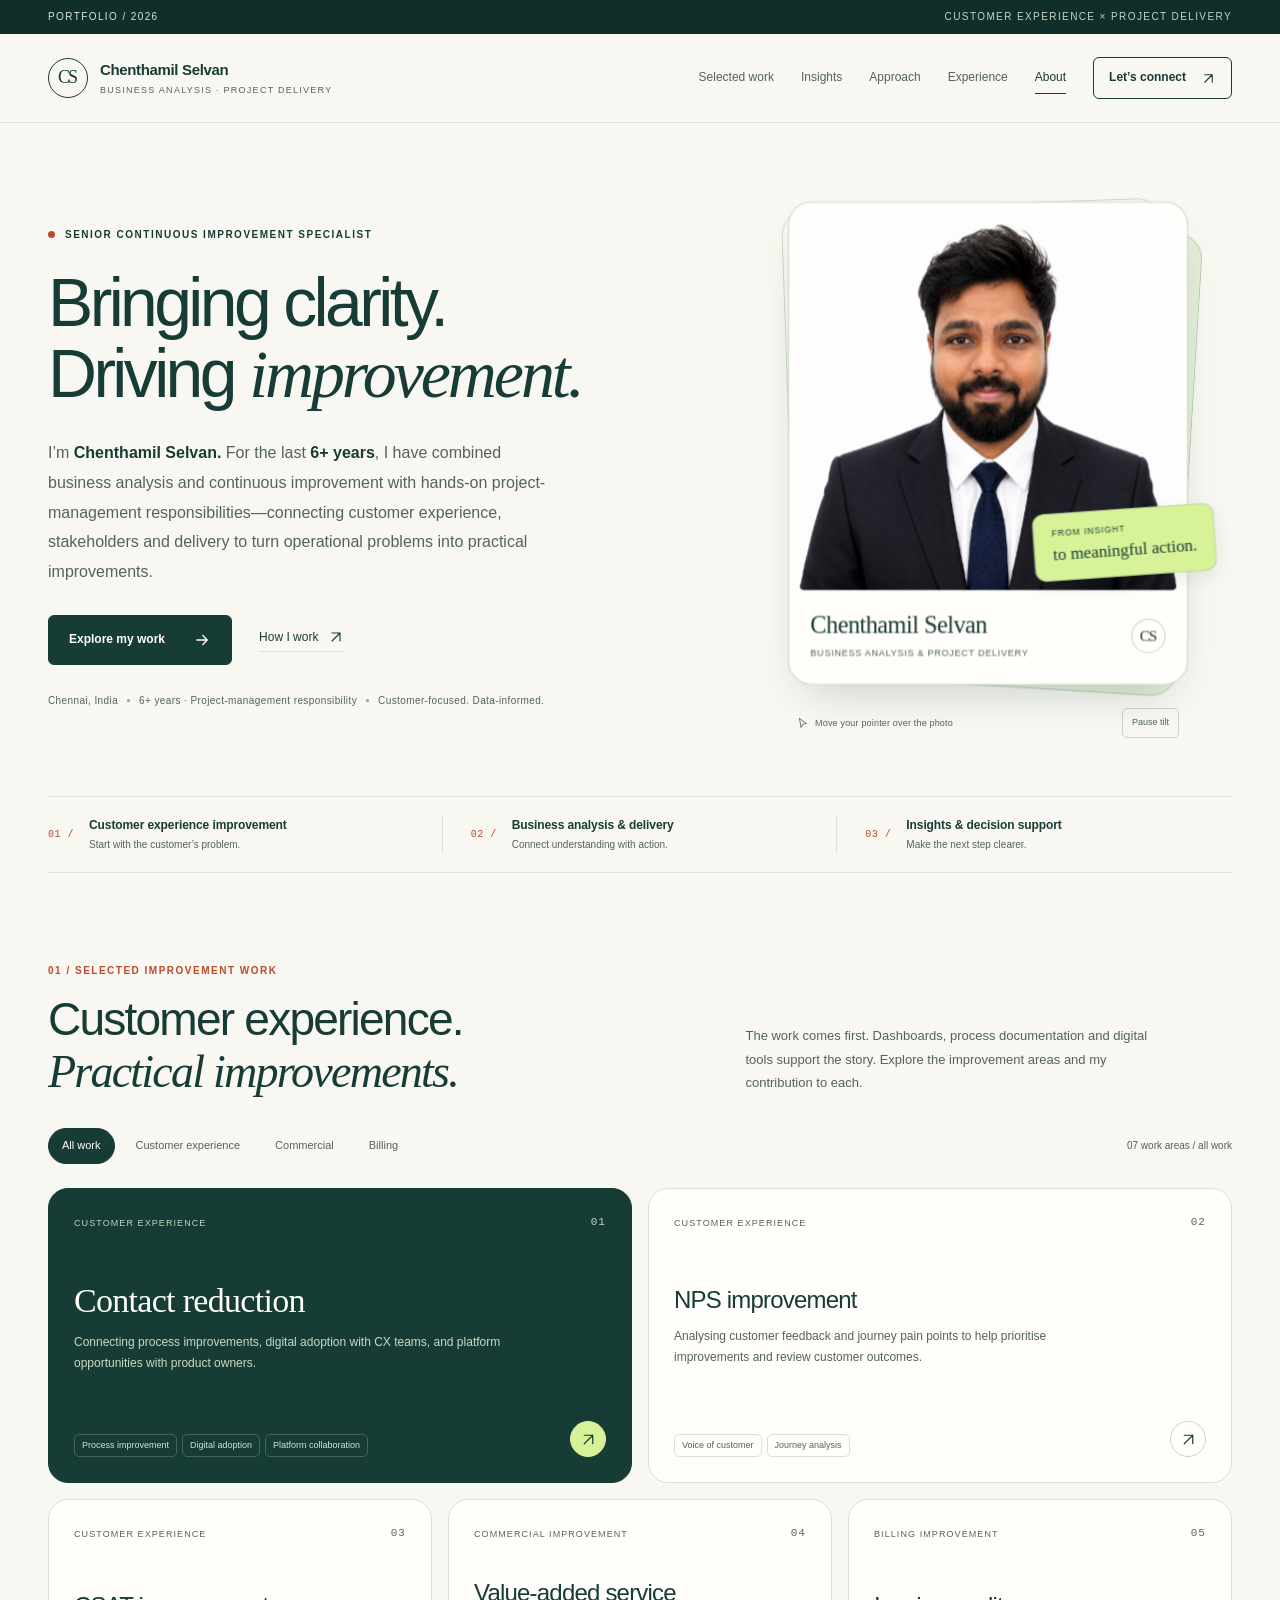
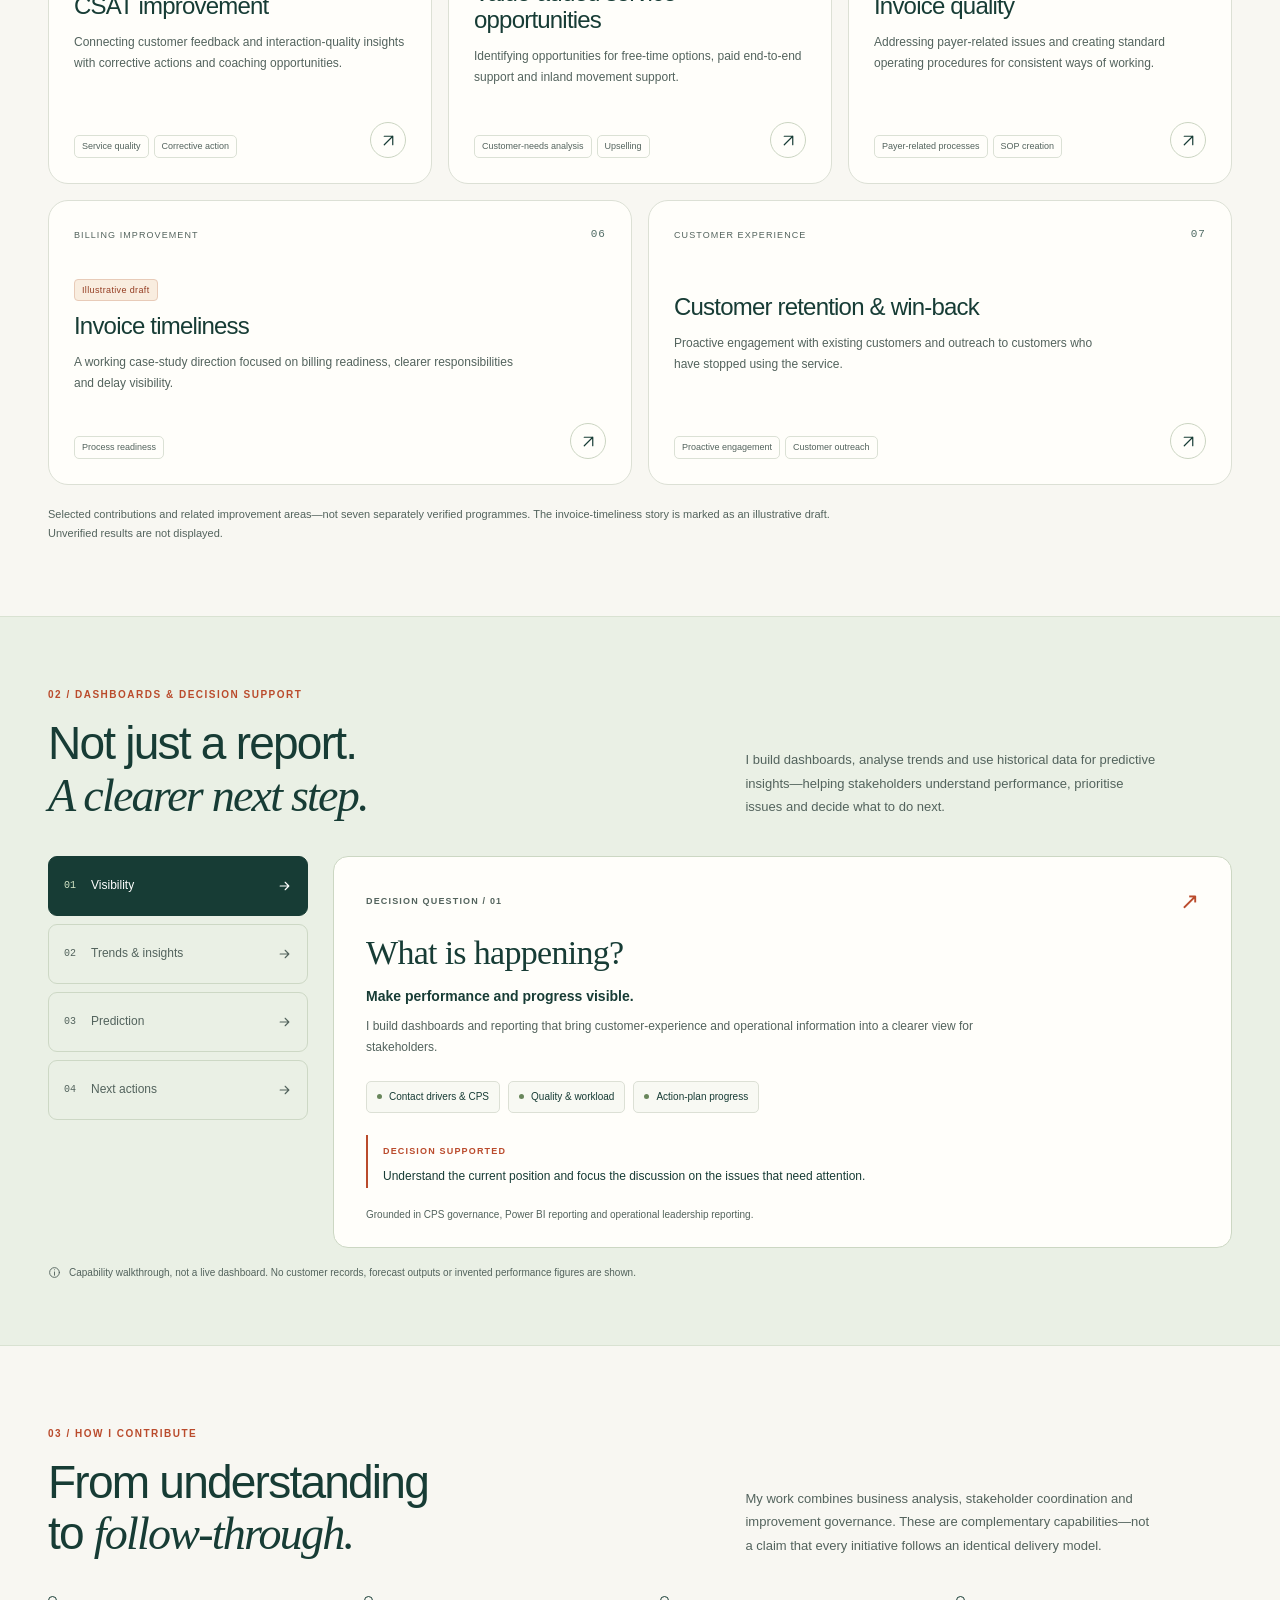
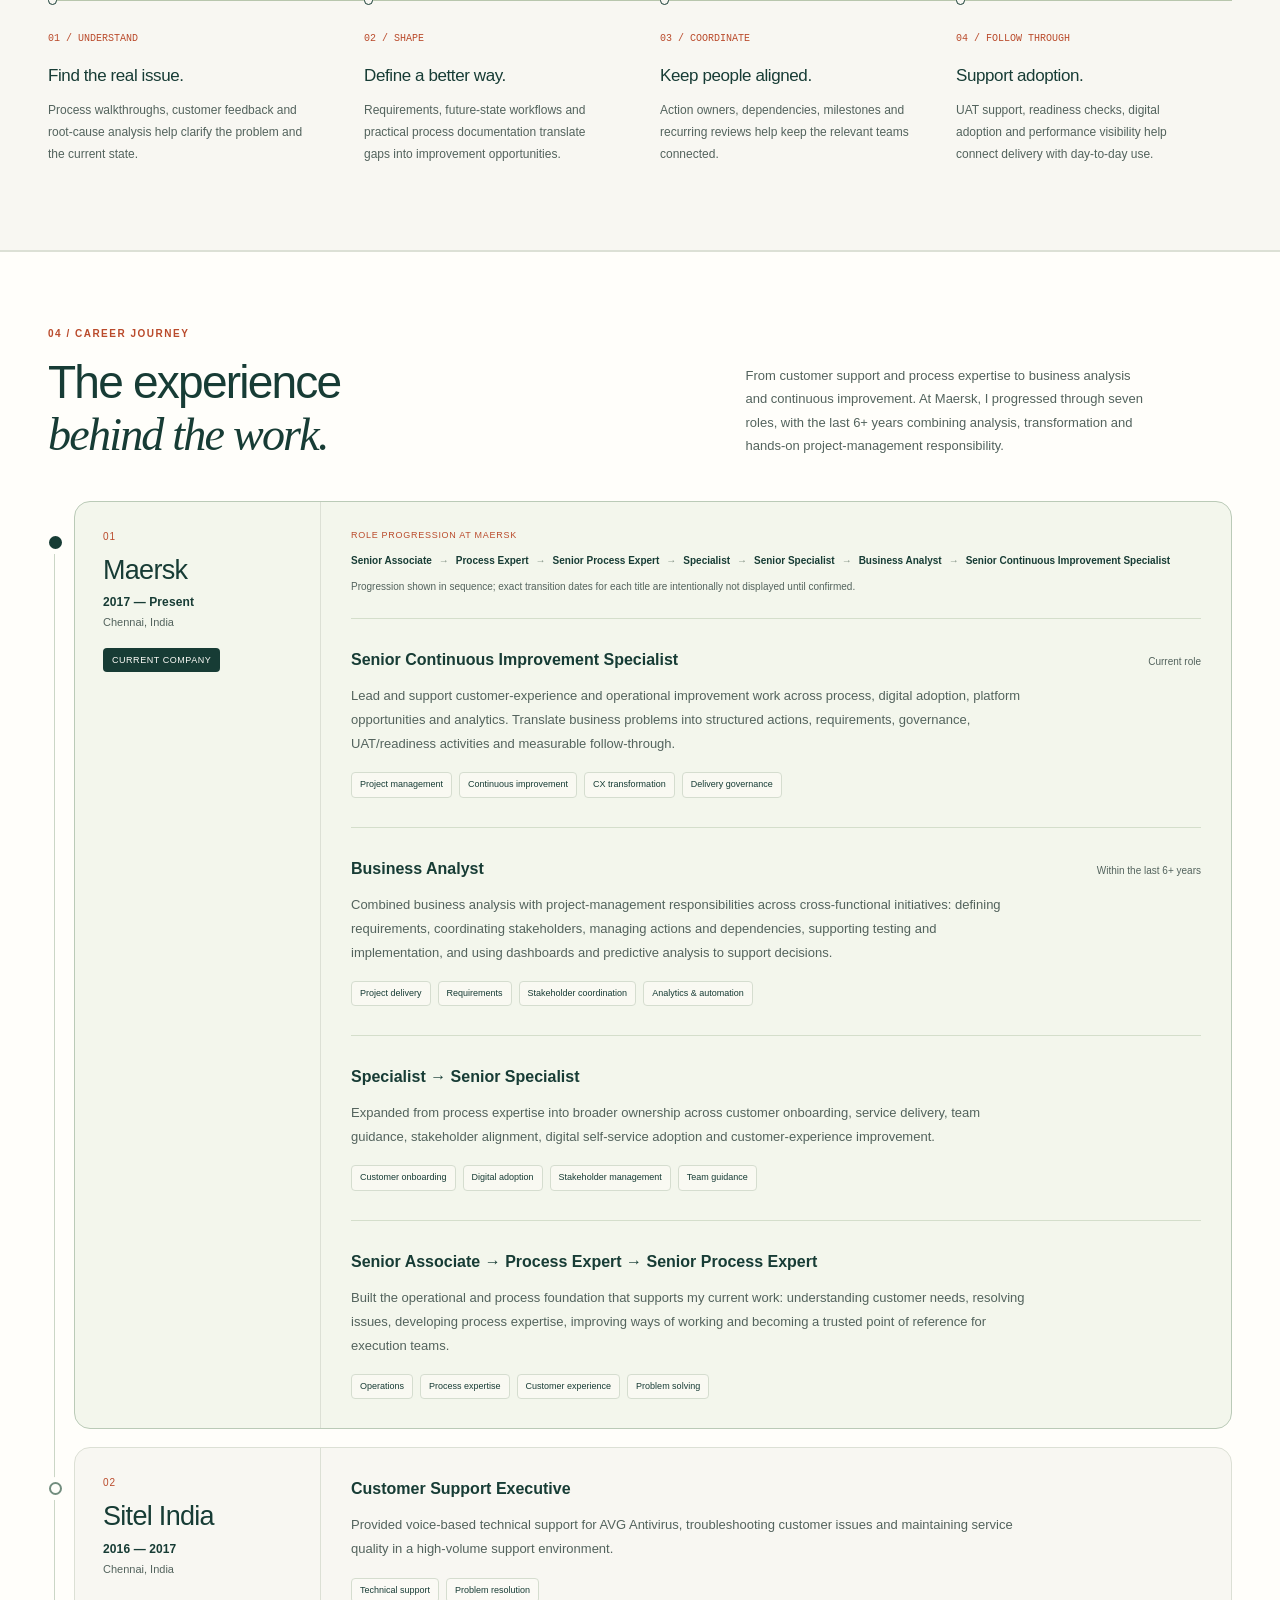
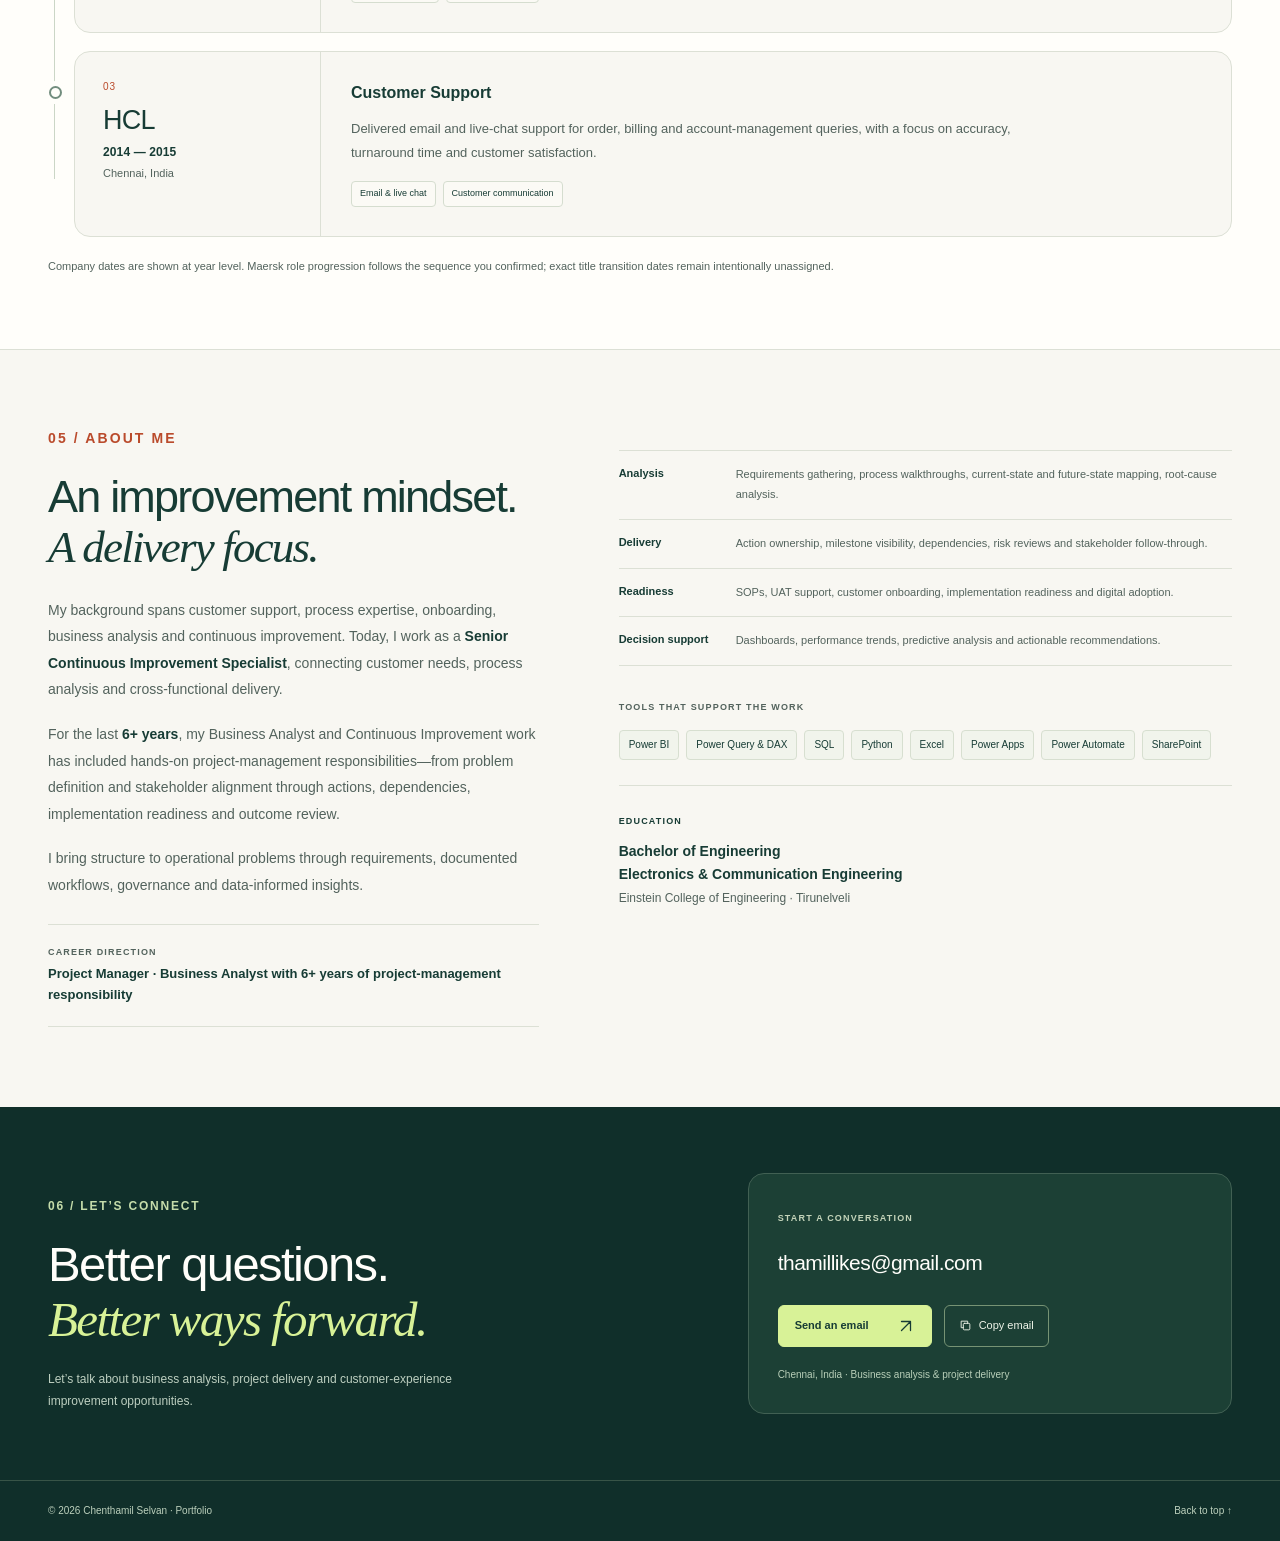
==== index.html @ 09344161 "Publish Chenthamil Selvan portfolio" ====
<!DOCTYPE html>
<html lang="en">
<head>
<meta charset="UTF-8">
<meta name="viewport" content="width=device-width, initial-scale=1">
<meta name="theme-color" content="#173c35">
<meta name="description" content="Chenthamil Selvan — Senior Continuous Improvement Specialist with 6+ years of project-management responsibility across business analysis and continuous improvement. Customer experience, project delivery and actionable insights.">
<meta name="robots" content="index, follow">
<title>Chenthamil Selvan — Business Analysis & Project Delivery</title>
<link rel="canonical" href="https://webbee1991.github.io/Thamil-s/">
<meta property="og:title" content="Chenthamil Selvan — Business Analysis & Project Delivery">
<meta property="og:description" content="Senior Continuous Improvement Specialist with 6+ years of project-management responsibility across business analysis and continuous improvement.">
<meta property="og:type" content="website">
<meta property="og:url" content="https://webbee1991.github.io/Thamil-s/">
<link rel="icon" href="data:image/svg+xml,%3Csvg xmlns='http://www.w3.org/2000/svg' viewBox='0 0 64 64'%3E%3Crect width='64' height='64' rx='16' fill='%23173c35'/%3E%3Ctext x='32' y='42' text-anchor='middle' fill='%23d8f297' font-family='Georgia' font-size='28'%3ECS%3C/text%3E%3C/svg%3E">
<style>
:root{--ink:#173c35;--ink-deep:#102f2a;--muted:#53635d;--paper:#f8f7f2;--white:#fffefa;--line:#dce0d5;--soft:#eaf0e5;--accent:#ba4b2c;--lime:#d8f297;--sans:Arial,Helvetica,sans-serif;--serif:Georgia,'Times New Roman',serif;--radius:20px;--width:1240px}
*{box-sizing:border-box}html{scroll-behavior:smooth;scroll-padding-top:115px}body{margin:0;background:var(--paper);color:var(--ink);font-family:var(--sans);-webkit-font-smoothing:antialiased;font-size:16px;line-height:1.6}button,input,textarea{font:inherit}button,a{-webkit-tap-highlight-color:transparent}a{color:inherit}button{cursor:pointer}svg{width:22px;height:22px;stroke:currentColor;stroke-width:1.7;stroke-linecap:round;stroke-linejoin:round;flex-shrink:0}button:focus-visible,a:focus-visible,[tabindex]:focus-visible,summary:focus-visible{outline:3px solid var(--accent);outline-offset:5px}::selection{background:var(--lime);color:var(--ink)}[hidden]{display:none!important}.container{width:min(var(--width),calc(100% - 96px));margin-inline:auto}.skip-link{position:fixed;top:10px;left:10px;transform:translateY(-200%);background:var(--ink);color:white;padding:12px 22px;z-index:100}.skip-link:focus{transform:translateY(0)}.preview-bar{background:var(--ink-deep);color:#dbe5d6;font-size:10px;letter-spacing:.14em;text-transform:uppercase;padding:9px 0}.preview-inner{display:flex;justify-content:space-between;gap:16px}.preview-inner span:last-child{color:#c6d4c5}.site-header{position:sticky;top:0;background:rgba(248,247,242,.97);border-bottom:1px solid var(--line);z-index:30;backdrop-filter:blur(12px)}.header-inner{height:88px;display:flex;align-items:center;justify-content:space-between;gap:22px}.brand{display:flex;align-items:center;gap:12px;text-decoration:none;line-height:1.3;flex-shrink:0}.brand-mark{display:grid;place-items:center;width:40px;height:40px;border:1px solid var(--ink);border-radius:50%;font-family:var(--serif);font-size:18px;letter-spacing:-2px;padding-right:2px}.brand-name{font-size:15px;font-weight:700;letter-spacing:-.35px}.brand-sub{display:block;font-size:9px;letter-spacing:.14em;text-transform:uppercase;color:var(--muted);margin-top:4px}.desktop-nav{display:flex;align-items:center;gap:27px}.desktop-nav>a:not(.header-cta){font-size:12px;text-decoration:none;color:var(--muted);position:relative}.desktop-nav>a:not(.header-cta):hover,.desktop-nav>a:not(.header-cta)[aria-current="location"]{color:var(--ink)}.desktop-nav>a:not(.header-cta)::after{content:'';position:absolute;bottom:-6px;left:0;width:100%;height:1px;background:var(--ink);transform:scaleX(0);transform-origin:left;transition:transform .2s}.desktop-nav>a:not(.header-cta):hover::after,.desktop-nav>a[aria-current="location"]::after{transform:scaleX(1)}.header-cta{border:1px solid var(--ink);padding:10px 15px;border-radius:6px;text-decoration:none;display:flex;align-items:center;gap:15px;font-size:12px;font-weight:700}.header-cta:hover{background:var(--ink);color:var(--paper)}.header-cta svg{width:15px;height:15px}.menu-toggle{display:none;align-items:center;justify-content:center;width:44px;height:44px;background:transparent;border:1px solid var(--line);border-radius:8px}.menu-toggle svg{width:22px}.hero{padding:74px 0 58px}.hero-layout{display:grid;grid-template-columns:1.3fr 1fr;gap:62px;align-items:center}.eyebrow{font-size:10px;letter-spacing:.15em;text-transform:uppercase;font-weight:700;display:flex;align-items:center;gap:10px;margin:0 0 24px}.eyebrow-dot{width:7px;height:7px;border-radius:50%;background:var(--accent);display:inline-block;flex-shrink:0}.hero h1{font-size:clamp(52px,5.3vw,76px);line-height:1.06;font-weight:500;letter-spacing:-3.6px;margin:0 0 27px;max-width:700px}.hero h1 em{font-family:var(--serif);font-weight:400;letter-spacing:-3px}.hero-desc{max-width:510px;font-size:16px;line-height:1.85;color:var(--muted);margin:0 0 29px}.hero-desc strong{font-weight:600;color:var(--ink)}.hero-actions{display:flex;align-items:center;gap:27px;flex-wrap:wrap}.primary-button{display:inline-flex;align-items:center;gap:28px;background:var(--ink);color:var(--white);padding:14px 20px;border-radius:6px;text-decoration:none;border:1px solid var(--ink);font-size:12px;font-weight:700;transition:background .2s,transform .2s}.primary-button:hover{background:#275347;transform:translateY(-2px)}.primary-button svg{width:18px;height:18px}.text-link{display:inline-flex;align-items:center;gap:10px;font-size:12px;text-decoration:none;border-bottom:1px solid var(--line);padding-bottom:4px}.text-link:hover{border-color:var(--ink)}.text-link svg{height:16px;width:16px}.hero-meta{font-size:10px;letter-spacing:.04em;margin-top:28px;display:flex;align-items:center;gap:9px;color:var(--muted)}.hero-meta .separator{height:3px;width:3px;display:block;border-radius:50%;background:#8b9b8c}.hero-board{border:1px solid #d1d8c9;background:#eaf0e4;border-radius:22px;padding:27px;position:relative;box-shadow:10px 12px 0 #eeeee5;overflow:hidden}.board-kicker{font-size:9px;letter-spacing:.14em;text-transform:uppercase;display:flex;align-items:center;justify-content:space-between;padding-bottom:18px;border-bottom:1px solid #ccd6c4}.board-kicker span:last-child{display:flex;align-items:center;gap:6px}.tiny-dot{width:5px;height:5px;background:var(--ink);border-radius:50%;display:inline-block}.board-title{font-family:var(--serif);font-size:31px;line-height:1.15;letter-spacing:-.7px;font-weight:400;margin:24px 0 22px}.flow-cards{position:relative}.flow-cards::before{content:'';position:absolute;left:21px;top:22px;bottom:22px;width:1px;background:#acbca8}.flow-item{background:rgba(255,254,250,.85);border:1px solid #d2dacb;position:relative;border-radius:10px;display:flex;gap:15px;align-items:flex-start;padding:16px;margin-bottom:10px}.flow-item:last-child{margin-bottom:0;background:var(--ink);color:#fffefa;border-color:var(--ink)}.flow-index{display:grid;place-items:center;width:25px;height:25px;flex-shrink:0;border:1px solid #b2c0aa;border-radius:50%;font-size:9px;margin-top:1px;background:var(--white)}.flow-item:last-child .flow-index{background:var(--ink);color:var(--lime);border-color:#6b806b}.flow-item h3{font-size:12px;font-weight:700;margin:0 0 3px;letter-spacing:-.1px}.flow-item p{font-size:11px;line-height:1.6;color:var(--muted);margin:0}.flow-item:last-child p{color:#c7d8c7}.board-footer{display:flex;gap:10px;align-items:center;margin-top:22px;color:var(--muted);font-size:10px}.board-footer>span:first-child{height:22px;width:22px;border:1px solid #9cad96;border-radius:50%;display:grid;place-items:center;font-size:12px}.focus-strip{margin-top:58px;display:grid;grid-template-columns:repeat(3,1fr);border-top:1px solid var(--line);border-bottom:1px solid var(--line);padding:19px 0}.focus-item{display:flex;gap:15px;align-items:center;padding-inline:28px;border-right:1px solid var(--line)}.focus-item:first-child{padding-left:0}.focus-item:last-child{border-right:0}.focus-no{color:var(--accent);font-size:10px;font-family:monospace;letter-spacing:.05em}.focus-item strong{display:block;font-size:12px;letter-spacing:-.1px}.focus-item small{display:block;font-size:10px;color:var(--muted);margin-top:2px}.section{padding:74px 0}.section-intro{display:grid;grid-template-columns:1.3fr 1fr;gap:65px;align-items:end;margin-bottom:31px}.section-intro .eyebrow{color:var(--accent);margin-bottom:15px}.section h2{font-size:clamp(32px,3.6vw,48px);font-weight:500;line-height:1.12;letter-spacing:-1.8px;margin:0}.section h2 em{font-family:var(--serif);font-weight:400}.section-intro>p{font-size:13px;color:var(--muted);line-height:1.8;max-width:410px;margin:0 0 3px}.work-section{padding-top:32px}.work-tools{display:flex;justify-content:space-between;align-items:center;margin-bottom:24px;gap:18px}.filters{display:flex;gap:7px;flex-wrap:wrap}.filter-btn{padding:8px 13px;background:transparent;border:1px solid transparent;border-radius:30px;color:var(--muted);font-size:11px;transition:all .2s}.filter-btn[aria-pressed="true"]{background:var(--ink);border-color:var(--ink);color:var(--white)}.filter-btn:not([aria-pressed="true"]):hover{border-color:#bdc8b6}.work-count{font-size:10px;color:var(--muted);white-space:nowrap}.work-grid{display:grid;grid-template-columns:repeat(6,minmax(0,1fr));gap:16px}.project-card{grid-column:span 2;background:var(--white);border:1px solid var(--line);border-radius:var(--radius);padding:25px;display:flex;flex-direction:column;justify-content:space-between;min-height:285px;position:relative;transition:border-color .2s,box-shadow .2s,transform .2s}.project-card:hover{border-color:#9ba98f;transform:translateY(-3px);box-shadow:0 9px 22px #173c3509}.project-card--featured{grid-column:span 3;background:var(--ink);color:var(--white);border-color:var(--ink);min-height:295px}.project-card--wide{grid-column:span 3}.card-top{display:flex;align-items:center;justify-content:space-between;gap:12px;font-size:9px;text-transform:uppercase;letter-spacing:.12em;margin-bottom:30px}.card-category{color:var(--muted)}.card-number{font-family:monospace;opacity:.75;font-size:11px}.project-card--featured .card-category{color:#c3d5be}.card-content h3{font-size:24px;line-height:1.16;font-weight:500;letter-spacing:-.8px;max-width:390px;margin:0 0 12px}.project-card--featured h3{font-family:var(--serif);font-size:34px;letter-spacing:-.7px;font-weight:400}.card-content p{font-size:12px;color:var(--muted);line-height:1.75;margin:0;max-width:440px}.project-card--featured p{color:#cbd9c6}.card-bottom{display:flex;gap:12px;align-items:flex-end;justify-content:space-between;margin-top:28px}.tags{display:flex;gap:5px;flex-wrap:wrap;align-items:center}.tags span{font-size:9px;border:1px solid #dbe1d5;padding:4px 7px;border-radius:5px;line-height:1.4;color:var(--muted)}.project-card--featured .tags span{border-color:#456359;color:#d5e4cc}.project-open{width:36px;height:36px;display:grid;place-items:center;flex-shrink:0;border:1px solid #cbd5c2;color:var(--ink);border-radius:50%;background:transparent;transition:background .2s,transform .2s}.project-open:hover{background:var(--soft);transform:rotate(5deg)}.project-open svg{width:17px;height:17px}.project-card--featured .project-open{background:var(--lime);border-color:var(--lime)}.project-card--featured .project-open:hover{background:#edffbe}.draft-label{display:inline-block;color:#943d22;background:#f9eddf;border:1px solid #e8cbb8;border-radius:4px;font-size:9px;padding:3px 7px;letter-spacing:.04em;margin-bottom:11px}.project-card[data-category="billing"]:has(.draft-label) .tags span:first-child{display:none}.section-footnote{font-size:11px;color:var(--muted);margin:20px 0 0;max-width:800px;line-height:1.7}.insights-section{background:#eaf0e5;border-top:1px solid #d9e2d2;border-bottom:1px solid #d9e2d2;padding:70px 0 64px}.insights-section .section-intro{margin-bottom:34px}.analytics-layout{display:grid;grid-template-columns:260px 1fr;gap:25px}.analytics-tabs{display:flex;flex-direction:column;gap:8px}.analytics-tabs button{background:transparent;display:flex;align-items:center;text-align:left;gap:15px;padding:16px 15px;border:1px solid #cdd8c5;border-radius:9px;color:var(--muted);font-size:12px;min-height:60px}.analytics-tabs button>span{font-size:10px;font-family:monospace;color:var(--muted)}.analytics-tabs button svg{width:15px;margin-left:auto}.analytics-tabs button[aria-selected="true"]{background:var(--ink);border-color:var(--ink);color:white}.analytics-tabs button[aria-selected="true"] span{color:#d4e5c6}.analytics-tabs button:hover:not([aria-selected="true"]){background:#e2ebdb}.analytics-stage{background:var(--white);border:1px solid #ccd7c3;border-radius:15px;overflow:hidden;min-width:0}.analytics-panel{padding:26px 32px 24px;min-height:370px}.panel-header{display:flex;justify-content:space-between;align-items:center}.mini-label{font-size:9px;text-transform:uppercase;letter-spacing:.13em;font-weight:700}.panel-header .mini-label{color:var(--muted)}.panel-icon{font-size:23px;color:var(--accent)}.analytics-question{font-family:var(--serif);font-size:34px;letter-spacing:-.7px;line-height:1.2;margin:14px 0 11px}.analytics-panel h3{font-size:14px;margin:0 0 8px;font-weight:600}.analytics-body{font-size:12px;line-height:1.8;max-width:650px;margin:0;color:var(--muted)}.signal-list{display:flex;flex-wrap:wrap;gap:8px;margin:22px 0}.signal-list span{font-size:10px;border:1px solid var(--line);border-radius:5px;padding:7px 10px;display:flex;gap:7px;align-items:center;background:#f8f9f3}.signal-list i{height:5px;width:5px;border-radius:50%;background:#68865b;flex-shrink:0}.decision{border-left:2px solid var(--accent);padding:1px 0 1px 15px}.decision .mini-label{color:var(--accent)}.decision p{font-size:12px;line-height:1.7;margin:5px 0 0;max-width:650px}.analytics-note{font-size:10px;color:var(--muted);line-height:1.7;margin:18px 0 0}.demo-note{display:flex;align-items:center;gap:8px;font-size:10px;color:var(--muted);margin:17px 0 0}.demo-note svg{width:13px;height:13px}.approach-section{padding:80px 0;border-bottom:1px solid var(--line)}.approach-grid{display:grid;grid-template-columns:repeat(4,minmax(0,1fr));gap:0;margin-top:40px}.approach-item{border-top:1px solid #b8c6ad;padding:22px 26px 5px 0;position:relative}.approach-item::before{content:'';width:7px;height:7px;border:1px solid var(--ink);background:var(--paper);border-radius:50%;position:absolute;top:-5px;left:0}.approach-item+.approach-item{padding-left:20px}.approach-item+.approach-item::before{left:20px}.approach-index{color:var(--accent);font-family:monospace;font-size:10px}.approach-item h3{font-size:17px;letter-spacing:-.4px;margin:13px 0 10px;font-weight:500}.approach-item p{font-size:12px;line-height:1.85;color:var(--muted);margin:0}.about-layout{display:grid;grid-template-columns:1fr 1.25fr;gap:80px;align-items:start}.about-section{padding:75px 0 80px}.about-section .eyebrow{color:var(--accent);margin-bottom:20px}.about-section h2{font-size:45px}.about-copy>p{font-size:14px;line-height:1.9;color:var(--muted);margin:0 0 18px}.about-copy strong{font-weight:600;color:var(--ink)}.role-note{display:flex;flex-direction:column;gap:5px;padding:20px 0;border-top:1px solid var(--line);border-bottom:1px solid var(--line);margin-top:25px}.role-note .mini-label{color:var(--muted)}.role-note p{font-size:13px;margin:0;font-weight:600}.capability-lines{margin-top:25px;border-top:1px solid var(--line)}.capability-line{padding:14px 0;display:grid;grid-template-columns:105px 1fr;gap:12px;border-bottom:1px solid var(--line);font-size:11px}.capability-line strong{font-size:11px;font-weight:700}.capability-line span{color:var(--muted);line-height:1.8}.tools{margin-top:26px}.tools>.mini-label{color:var(--muted)}.tool-list{display:flex;gap:7px;flex-wrap:wrap;margin-top:12px}.tool-list span{border:1px solid #d7dfd0;border-radius:4px;padding:6px 9px;font-size:10px;background:#f1f4ec}.contact-section{background:var(--ink-deep);color:var(--white);padding:66px 0}.contact-layout{display:grid;grid-template-columns:1.3fr 1fr;align-items:center;gap:70px}.contact-section .eyebrow{color:#c5dcaa;margin-bottom:20px}.contact-section h2{font-size:49px;line-height:1.12;letter-spacing:-1.6px}.contact-section h2 em{color:var(--lime)}.contact-section p{font-size:12px;line-height:1.85;color:#bdcfc0;margin:20px 0 0;max-width:410px}.contact-card{border:1px solid #416053;border-radius:16px;padding:29px;background:#1c4035}.contact-card>.mini-label{color:#c4d4ba}.contact-email{display:block;font-size:21px;letter-spacing:-.5px;text-decoration:none;margin:18px 0 25px;word-break:break-word}.contact-email:hover{text-decoration:underline;text-underline-offset:5px}.contact-buttons{display:flex;align-items:center;gap:12px;flex-wrap:wrap}.contact-buttons .primary-button{background:var(--lime);border-color:var(--lime);color:var(--ink);font-size:11px;padding:11px 16px}.copy-button{background:transparent;border:1px solid #769374;color:#eff4e9;border-radius:6px;font-size:11px;padding:11px 14px;display:flex;align-items:center;gap:7px}.copy-button svg{height:13px;width:13px}.copy-button:hover{background:#315545}.contact-card .contact-note{font-size:10px;margin-top:19px;color:#b9cfb9}.site-footer{background:var(--ink-deep);color:#bcd0bc;border-top:1px solid #385447;font-size:10px;padding:22px 0}.footer-inner{display:flex;align-items:center;justify-content:space-between;gap:16px;flex-wrap:wrap}.footer-actions{display:flex;align-items:center;gap:23px}.footer-actions a,.review-button{font-size:10px;text-decoration:none;color:inherit}.review-button{border:0;padding:0;background:transparent;border-bottom:1px solid #708770}.review-button:hover,.footer-actions a:hover{color:white}.toast{position:fixed;left:50%;bottom:22px;transform:translate(-50%,20px);background:var(--ink);color:white;border:1px solid #657b64;box-shadow:0 5px 25px #0002;padding:12px 20px;border-radius:8px;font-size:12px;opacity:0;transition:opacity .2s,transform .2s;pointer-events:none;z-index:100;width:max-content;max-width:calc(100% - 32px);text-align:center}.toast.show{opacity:1;transform:translate(-50%,0)}dialog{border:1px solid #d2dcc8;border-radius:19px;background:var(--paper);color:var(--ink);padding:0;width:min(940px,calc(100vw - 40px));max-height:calc(100dvh - 60px);overflow:auto;box-shadow:0 30px 100px #0004}dialog::backdrop{background:rgba(13,35,29,.65);backdrop-filter:blur(5px)}.dialog-topbar{position:sticky;top:0;background:var(--paper);border-bottom:1px solid var(--line);padding:15px 24px;display:flex;align-items:center;justify-content:space-between;z-index:3}.dialog-topbar .mini-label{color:var(--muted)}.close-dialog{border:1px solid #cad5c1;background:transparent;width:34px;height:34px;border-radius:50%;display:grid;place-items:center;color:var(--ink);flex-shrink:0}.close-dialog:hover{background:var(--soft)}.close-dialog svg{width:16px;height:16px}.dialog-body{padding:35px 40px 40px}.modal-category{font-size:10px;letter-spacing:.13em;color:var(--accent);text-transform:uppercase;margin:0 0 12px}.dialog-body h2{font-weight:500;font-size:42px;line-height:1.08;letter-spacing:-1.5px;margin:0 0 12px;max-width:650px}.modal-subtitle{font-family:var(--serif);font-size:22px;margin:0 0 24px;color:var(--muted);letter-spacing:-.3px}.modal-focus{font-size:14px;line-height:1.85;max-width:730px;margin:0 0 28px}.modal-layout{display:grid;grid-template-columns:1.5fr 1fr;gap:35px}.contribution{border-top:1px solid var(--line);padding:17px 0 6px}.contribution h3{font-size:13px;font-weight:700;margin:0 0 8px}.contribution p{font-size:12px;line-height:1.85;margin:0 0 9px;color:var(--muted)}.modal-sidebar{background:var(--soft);border:1px solid #d1dcc9;border-radius:10px;padding:21px;align-self:start}.modal-sidebar h3{font-size:10px;text-transform:uppercase;letter-spacing:.1em;margin:0 0 11px}.modal-sidebar p{font-size:12px;line-height:1.85;margin:0;color:var(--muted)}.modal-sidebar hr{height:1px;background:#ccd7c3;border:0;margin:19px 0}.evidence-note{margin-top:28px;border-top:1px solid var(--line);padding-top:16px}.evidence-note summary{font-size:11px;font-weight:700;cursor:pointer}.evidence-note p{font-size:11px;line-height:1.85;color:var(--muted);margin:12px 0 0}.draft-notice{padding:13px 16px;background:#f9eddf;border:1px solid #e6c9b4;border-radius:8px;color:#85361f;font-size:12px;line-height:1.7;margin:0 0 23px}.review-content>p{font-size:13px;line-height:1.85;color:var(--muted);margin:18px 0}.review-content h3{font-size:14px;margin:25px 0 8px}.review-content .source-list{padding-left:20px;font-size:12px;line-height:1.9;color:var(--muted)}.review-content .source-list li{margin-bottom:12px}.review-content code{font-size:10px;overflow-wrap:anywhere}.review-content h2{font-size:34px}.review-content .draft-notice{color:#85361f}.noscript-message{padding:20px;background:#f9eddf;color:#78381f;border:1px solid #e5c8b7;font-size:14px;line-height:1.7}
@media(min-width:1500px){.hero h1{font-size:78px}.hero{padding-top:82px;padding-bottom:65px}}
@media(max-width:1100px){.container{width:calc(100% - 64px)}.desktop-nav{gap:18px}.hero-layout{gap:34px;grid-template-columns:1.15fr 1fr}.hero h1{font-size:61px;letter-spacing:-2.8px}.hero-desc{font-size:14px}.hero-board{padding:22px}.eyebrow{font-size:9px}.project-card{padding:22px}.card-content h3{font-size:23px}.project-card--featured h3{font-size:31px}.analytics-layout{grid-template-columns:220px 1fr}.about-layout{gap:50px}.contact-layout{gap:40px}.contact-email{font-size:19px}.header-cta{padding:9px 12px}.brand-sub{font-size:8px}}
@media(max-width:860px){.container{width:calc(100% - 48px)}.hero{padding:48px 0}.hero-layout{grid-template-columns:1fr 1fr;gap:27px}.hero h1{font-size:48px;letter-spacing:-2.2px}.hero .eyebrow{line-height:1.6;max-width:300px}.hero-desc{font-size:13px}.hero-board{padding:19px}.board-title{font-size:27px}.flow-item{padding:12px;gap:11px}.flow-item h3{font-size:11px}.flow-item p{font-size:10px}.flow-index{width:22px;height:22px}.board-kicker{font-size:8px;letter-spacing:.1em}.board-footer{font-size:9px}.hero-actions{gap:18px}.hero-meta{font-size:9px;flex-wrap:wrap}.primary-button{padding:12px 16px;gap:17px;font-size:11px}.text-link{font-size:11px}.desktop-nav{gap:15px}.desktop-nav>a:not(.header-cta){font-size:11px}.brand-name{font-size:13px}.brand-mark{width:35px;height:35px}.brand-sub{display:none}.header-cta{font-size:11px;gap:8px}.focus-item{padding-inline:17px;gap:10px}.focus-item strong{font-size:11px}.focus-item small{font-size:9px}.section-intro{gap:35px}.section h2{font-size:35px}.section-intro>p{font-size:12px}.project-card{grid-column:span 3;min-height:275px}.project-card:last-child{grid-column:span 6}.project-card--featured h3{font-size:29px}.card-content h3{font-size:23px}.analytics-layout{grid-template-columns:185px 1fr;gap:17px}.analytics-tabs button{font-size:11px;gap:10px;padding:14px 12px}.analytics-panel{padding:24px;min-height:400px}.analytics-question{font-size:29px}.approach-grid{grid-template-columns:repeat(2,1fr);row-gap:32px}.approach-item:nth-child(3){padding-left:0}.approach-item:nth-child(3)::before{left:0}.about-layout{gap:35px}.about-section h2{font-size:37px}.contact-section h2{font-size:40px}.contact-card{padding:23px}.contact-email{font-size:18px}.contact-layout{grid-template-columns:1fr 1fr;gap:35px}}
@media(max-width:700px){html{scroll-padding-top:90px}.container{width:calc(100% - 40px)}.preview-bar{font-size:8px;padding:8px 0}.preview-inner{gap:10px;letter-spacing:.08em}.preview-inner span:last-child{font-size:8px;letter-spacing:.04em}.header-inner{height:72px;gap:15px}.brand-name{font-size:14px}.brand-sub{display:block;font-size:7px}.brand-mark{height:35px;width:35px}.menu-toggle{display:flex}.desktop-nav{display:none;position:absolute;left:0;right:0;top:72px;padding:18px 20px 24px;background:var(--paper);border-bottom:1px solid var(--line);box-shadow:0 15px 20px #173c3510;flex-direction:column;align-items:stretch;gap:0}.desktop-nav.open{display:flex}.desktop-nav>a:not(.header-cta){font-size:14px;padding:12px 5px}.desktop-nav>a:not(.header-cta)::after{display:none}.header-cta{justify-content:space-between;margin-top:10px;font-size:12px;padding:12px}.hero{padding:41px 0 36px}.hero-layout{grid-template-columns:1fr;gap:35px}.hero h1{font-size:58px;line-height:1.05;letter-spacing:-2.8px;max-width:530px;margin-bottom:22px}.hero .eyebrow{max-width:none;font-size:9px;letter-spacing:.11em;margin-bottom:22px}.hero-desc{font-size:14px;line-height:1.85;max-width:550px;margin-bottom:24px}.hero-actions{gap:23px}.primary-button{font-size:12px;padding:13px 17px;gap:23px}.text-link{font-size:12px}.hero-meta{margin-top:22px;font-size:10px}.hero-board{padding:23px;border-radius:18px;box-shadow:5px 6px 0 #eeeee5;max-width:none}.board-kicker{font-size:9px}.board-title{font-size:30px;margin:20px 0}.flow-item{padding:14px;gap:14px;margin-bottom:9px}.flow-item h3{font-size:12px}.flow-item p{font-size:11px}.flow-index{width:24px;height:24px}.board-footer{font-size:10px;margin-top:18px}.focus-strip{grid-template-columns:1fr;margin-top:38px;padding:3px 0}.focus-item,.focus-item:first-child,.focus-item:last-child{border:0;border-bottom:1px solid var(--line);padding:14px 0;gap:17px}.focus-item:last-child{border-bottom:0}.focus-item strong{font-size:12px}.focus-item small{display:none}.section{padding:49px 0}.work-section{padding-top:24px}.section-intro{grid-template-columns:1fr;gap:18px;margin-bottom:24px}.section-intro .eyebrow{font-size:9px;margin-bottom:14px}.section h2{font-size:37px;line-height:1.13;letter-spacing:-1.3px}.section-intro>p{font-size:13px;line-height:1.85;max-width:none;margin:0}.work-tools{flex-direction:column;align-items:flex-start;gap:13px;margin-bottom:18px}.filters{gap:5px;width:100%}.filter-btn{font-size:10px;padding:8px 11px}.work-count{font-size:10px}.work-grid{grid-template-columns:1fr;gap:13px}.project-card,.project-card--wide,.project-card--featured,.project-card:last-child{grid-column:auto;min-height:265px;padding:23px;border-radius:16px}.project-card--featured{min-height:290px}.card-top{margin-bottom:25px;font-size:9px}.card-content h3{font-size:26px}.project-card--featured h3{font-size:34px}.card-content p{font-size:13px;line-height:1.8;max-width:none}.card-bottom{margin-top:24px}.tags span{font-size:9px;padding:5px 7px}.project-open{width:40px;height:40px}.section-footnote{font-size:10px;line-height:1.9;margin-top:18px}.insights-section{padding:48px 0}.analytics-layout{grid-template-columns:1fr;gap:16px}.analytics-tabs{display:grid;grid-template-columns:repeat(2,minmax(0,1fr));gap:7px}.analytics-tabs button{font-size:11px;padding:12px;min-height:48px;gap:10px}.analytics-tabs button svg{height:13px;width:13px}.analytics-tabs button>span{font-size:9px}.analytics-panel{padding:23px;min-height:0}.analytics-question{font-size:31px;margin-top:17px}.analytics-panel h3{font-size:13px;line-height:1.6}.analytics-body{font-size:12px}.signal-list{flex-direction:column;align-items:flex-start;gap:7px;margin:20px 0}.signal-list span{font-size:10px;padding:7px 9px}.decision p{font-size:12px}.demo-note{font-size:9px;line-height:1.7;align-items:flex-start}.demo-note svg{margin-top:2px}.approach-section{padding:50px 0}.approach-grid{margin-top:32px;column-gap:20px;row-gap:27px}.approach-item,.approach-item+.approach-item{padding:19px 0 0}.approach-item+.approach-item::before{left:0}.approach-item h3{font-size:16px;line-height:1.4}.approach-item p{font-size:11px}.about-layout{grid-template-columns:1fr;gap:27px}.about-section{padding:50px 0}.about-section h2{font-size:38px}.about-copy>p{font-size:13px}.role-note{margin-top:22px;padding:17px 0}.role-note p{font-size:12px}.capability-lines{margin-top:0}.capability-line{grid-template-columns:90px 1fr;font-size:11px;padding:14px 0}.tool-list span{font-size:10px}.contact-section{padding:48px 0}.contact-layout{grid-template-columns:1fr;gap:27px}.contact-section h2{font-size:42px;letter-spacing:-1.6px}.contact-section p{font-size:12px;margin-top:18px}.contact-card{padding:25px;max-width:none}.contact-email{font-size:23px;margin:14px 0 22px}.contact-buttons .primary-button,.copy-button{font-size:12px}.site-footer{padding:22px 0}.footer-inner{gap:15px;font-size:10px}.footer-actions{justify-content:space-between;width:100%;gap:18px}.footer-actions a,.review-button{font-size:10px}dialog{width:calc(100vw - 24px);max-height:calc(100dvh - 24px);border-radius:14px}.dialog-topbar{padding:12px 17px}.dialog-body{padding:25px 22px 28px}.dialog-body h2{font-size:32px;letter-spacing:-1px}.modal-subtitle{font-size:20px;line-height:1.5;margin-bottom:18px}.modal-focus{font-size:13px}.modal-layout{grid-template-columns:1fr;gap:20px}.contribution h3{font-size:13px}.contribution p{font-size:12px}.modal-sidebar{padding:18px}.draft-notice{font-size:11px}.review-content h2{font-size:30px}.review-content>p{font-size:12px}.review-content .source-list{font-size:11px;padding-left:18px}}
@media(max-width:370px){.hero h1{font-size:51px}.hero .eyebrow{font-size:8px;letter-spacing:.08em}.container{width:calc(100% - 32px)}.brand-sub{font-size:6.5px}.preview-inner span:last-child{display:none}.hero-actions{gap:17px}.contact-email{font-size:20px}.filter-btn{padding:7px 8px;font-size:9px}.analytics-tabs button{gap:7px;font-size:10px}.section h2{font-size:33px}.contact-section h2{font-size:38px}}
@media(prefers-reduced-motion:reduce){html{scroll-behavior:auto}*,*::before,*::after{transition:none!important;animation:none!important}.project-card:hover,.primary-button:hover{transform:none}}
@media print{.preview-bar,.site-header,.filters,.work-count,.project-open,.hero-actions,.contact-buttons,.footer-actions,.toast{display:none!important}.container{width:100%}.hero{padding:20px 0}.hero h1{font-size:45px}.hero-board{box-shadow:none}.section{padding:30px 0}.project-card{break-inside:avoid;transform:none!important;box-shadow:none!important}.work-grid{grid-template-columns:1fr 1fr}.project-card,.project-card--featured,.project-card--wide,.project-card:last-child{grid-column:auto}.analytics-layout{grid-template-columns:1fr}.analytics-tabs{display:none}.section-intro{gap:25px}.contact-section,.site-footer{background:var(--paper);color:var(--ink)}.contact-section h2 em,.contact-section p,.contact-card>.mini-label,.contact-card .contact-note{color:var(--ink)}.contact-card{background:var(--paper);border-color:var(--line)}.analytics-stage{break-inside:avoid}body{font-size:12px}}

/* Portrait enhancement: original photograph, layered CSS depth, no image morphing. */
.portrait-panel{width:min(100%,410px);justify-self:center;min-width:0;padding:8px 8px 0}
.portrait-scene{position:relative;perspective:1200px;margin:0;isolation:isolate;touch-action:pan-y}
.portrait-stack{position:relative;transform-style:preserve-3d;transform:translate3d(var(--portrait-x,0px),var(--portrait-y,0px),0) rotateX(var(--portrait-rx,0deg)) rotateY(var(--portrait-ry,0deg));will-change:auto}
.portrait-scene[data-motion="active"] .portrait-stack{will-change:transform}
.portrait-backplate{position:absolute;inset:13px -9px -10px 9px;border:1px solid #b8c9ae;border-radius:26px;background:#e4edda;transform:translateZ(-25px) rotate(3.5deg);pointer-events:none}
.portrait-keyline{position:absolute;inset:-9px 9px 12px -9px;border:1px solid #cbd7c1;border-radius:26px;transform:translateZ(-40px) rotate(-2deg);pointer-events:none}
.portrait-card{position:relative;background:var(--white);border:1px solid #ccd5c5;border-radius:23px;overflow:hidden;transform:translateZ(18px);box-shadow:var(--portrait-shadow-x,0px) 22px 46px -21px #173c3545}
.portrait-photo-wrap{position:relative;margin:10px 10px 0;border-radius:16px 16px 5px 5px;overflow:hidden;background:white;line-height:0}
.portrait-photo{display:block;width:100%;height:auto;aspect-ratio:1;object-fit:contain;user-select:none;-webkit-user-drag:none}
.portrait-glare{position:absolute;inset:0;pointer-events:none;background:radial-gradient(ellipse at var(--portrait-light-x,50%) var(--portrait-light-y,35%),rgba(255,255,255,.16),transparent 65%);opacity:0;transition:opacity .3s ease}
.portrait-scene.is-tracking .portrait-glare{opacity:1}
.portrait-identity{padding:20px 21px 22px;display:flex;align-items:center;justify-content:space-between;gap:15px}
.portrait-name{display:block;font-family:var(--serif);font-size:24px;line-height:1.2;letter-spacing:-.55px;font-weight:400}
.portrait-role{display:block;color:var(--muted);font-size:9px;line-height:1.7;letter-spacing:.075em;text-transform:uppercase;margin-top:6px}
.portrait-monogram{display:grid;place-items:center;width:34px;height:34px;flex-shrink:0;border:1px solid #ccd5c5;border-radius:50%;font-family:var(--serif);font-size:15px;letter-spacing:-1.1px;padding-right:1px}
.portrait-badge{position:absolute;right:-18px;bottom:112px;transform:translate3d(var(--portrait-badge-x,0px),var(--portrait-badge-y,0px),65px) rotate(-4deg);padding:13px 17px;border:1px solid #c0d697;border-radius:11px;background:var(--lime);color:var(--ink);box-shadow:0 7px 18px #173c3518;pointer-events:none}
.portrait-badge span{display:block;font-size:8px;letter-spacing:.12em;text-transform:uppercase;line-height:1.5}
.portrait-badge strong{display:block;font-size:16px;font-weight:500;font-family:var(--serif);line-height:1.4;margin-top:2px}
.portrait-controls{min-height:25px;display:flex;justify-content:space-between;align-items:center;gap:12px;margin:27px 6px 0;color:var(--muted)}
.portrait-hint{font-size:9px;line-height:1.6;letter-spacing:.02em;display:flex;align-items:center;gap:6px}
.portrait-hint svg{width:12px;height:12px}
.portrait-motion-toggle{background:transparent;color:var(--muted);border:1px solid #cbd3c3;padding:5px 9px;border-radius:5px;font-size:9px;line-height:1.5;flex-shrink:0;min-height:30px}
.portrait-motion-toggle:hover{background:var(--soft);color:var(--ink)}
.portrait-motion-toggle[aria-pressed="true"]{color:var(--ink);border-color:var(--ink)}
@media(max-width:1100px){.portrait-panel{max-width:375px}.portrait-name{font-size:23px}.portrait-badge{right:-10px}.portrait-identity{padding:17px 18px 19px}.portrait-role{font-size:8px}}
@media(max-width:860px){.portrait-panel{padding:8px 6px 0}.portrait-name{font-size:21px}.portrait-identity{padding:16px}.portrait-monogram{display:none}.portrait-badge{padding:11px 13px;right:-8px;bottom:105px}.portrait-badge strong{font-size:15px}.portrait-controls{gap:7px;margin-top:23px;margin-inline:0}.portrait-hint{font-size:8px}.portrait-motion-toggle{font-size:8px;padding-inline:7px}}
@media(max-width:700px){.hero{padding-top:29px}.portrait-panel{order:-1;width:min(75vw,270px);max-width:none;padding:8px 5px 0;margin:0 auto 2px}.hero-layout{gap:27px}.portrait-name{font-size:20px}.portrait-role{font-size:7px;margin-top:4px;letter-spacing:.06em}.portrait-identity{padding:14px 15px 16px}.portrait-card{border-radius:19px}.portrait-photo-wrap{margin:8px 8px 0;border-radius:12px 12px 4px 4px}.portrait-backplate,.portrait-keyline{border-radius:21px}.portrait-badge{right:-13px;bottom:84px;padding:10px 12px;transform:translateZ(35px) rotate(-4deg)}.portrait-badge span{font-size:7px}.portrait-badge strong{font-size:14px}.portrait-controls{display:none}.portrait-stack{transform:none!important}.portrait-glare{display:none}}
@media(prefers-reduced-motion:reduce){.portrait-stack{transform:none!important;will-change:auto!important}.portrait-glare{display:none}.portrait-badge{transform:translateZ(35px) rotate(-4deg)!important}}
@media print{.portrait-panel{max-width:250px}.portrait-controls,.portrait-badge,.portrait-keyline,.portrait-backplate{display:none!important}.portrait-stack,.portrait-card{transform:none!important}.portrait-card{box-shadow:none}}


/* Portfolio v04 — expanded Maersk progression and 6+ years of project-management responsibility. */
.experience-section{background:var(--white);border-top:1px solid var(--line);border-bottom:1px solid var(--line)}
.career-timeline{list-style:none;padding:0 0 0 26px;margin:40px 0 0;position:relative}
.career-timeline::before{content:"";position:absolute;left:6px;top:36px;bottom:58px;width:1px;background:#cbd6c6}
.career-entry{display:grid;grid-template-columns:245px minmax(0,1fr);position:relative;border:1px solid var(--line);border-radius:16px;background:var(--paper);margin:0 0 18px;overflow:visible}
.career-entry::before{content:"";position:absolute;left:-26px;top:34px;width:9px;height:9px;border-radius:50%;background:var(--white);border:2px solid #728d7e;box-shadow:0 0 0 5px var(--white)}
.career-current{border-color:#bacab7;background:#f3f6ec}
.career-current::before{background:var(--ink);border-color:var(--ink)}
.career-company{padding:27px 28px;position:relative}
.career-company-index{font-size:10px;letter-spacing:.1em;color:var(--accent);display:block;margin-bottom:9px}
.career-company h3{margin:0 0 7px;font-size:27px;line-height:1.2;font-weight:500;letter-spacing:-.7px}
.career-tenure{font-size:12px;font-weight:600;margin:0 0 2px;letter-spacing:.01em}
.career-location{font-size:11px;color:var(--muted);margin:0}
.career-current-label{font-size:9px;letter-spacing:.06em;text-transform:uppercase;padding:5px 9px;display:inline-block;background:var(--ink);color:var(--white);border-radius:4px;margin-top:16px}
.career-roles{border-left:1px solid var(--line);padding:0 30px}
.career-role{padding:29px 0}
.career-role+.career-role{border-top:1px solid #d4decb}
.career-role-heading{display:flex;align-items:baseline;gap:12px;justify-content:space-between}
.career-role h4{margin:0;font-size:16px;font-weight:600;line-height:1.5;max-width:470px}
.career-role-period{font-size:10px;color:var(--muted);white-space:nowrap;flex-shrink:0}
.career-role>p{margin:12px 0 0;max-width:680px;font-size:13px;line-height:1.85;color:var(--muted)}
.career-focus{display:flex;flex-wrap:wrap;gap:7px;margin-top:16px}
.career-focus span{font-size:9px;line-height:1.5;border:1px solid #d5ddcf;border-radius:4px;padding:5px 8px;color:var(--ink);background:#fffefa80}

.career-progression{padding:26px 0 22px;border-bottom:1px solid #d4decb}
.career-progression-label{display:block;font-size:9px;letter-spacing:.08em;text-transform:uppercase;color:var(--accent);margin-bottom:12px}
.role-ladder{display:flex;flex-wrap:wrap;align-items:center;gap:7px;margin:0;padding:0;list-style:none}
.role-ladder li{display:flex;align-items:center;gap:7px;font-size:10px;font-weight:600;line-height:1.45;color:var(--ink)}
.role-ladder li:not(:last-child)::after{content:"→";font-weight:400;color:#819183}
.career-progression-note{margin:11px 0 0;font-size:10px;line-height:1.65;color:var(--muted)}
.education-note{margin-top:25px;border-top:1px solid var(--line);padding-top:20px}
.education-note h3{font-size:14px;line-height:1.6;font-weight:600;margin:9px 0 3px}
.education-note p{font-size:12px;color:var(--muted);margin:0;line-height:1.8}
@media(min-width:701px) and (max-width:950px){.desktop-nav{gap:11px}.desktop-nav>a:not(.header-cta){font-size:10px}.brand-sub{font-size:8px}.header-inner{gap:13px}.header-cta{font-size:10px;padding:10px 12px}}
@media(max-width:1100px){.career-entry{grid-template-columns:205px minmax(0,1fr)}.career-company{padding:25px 22px}.career-roles{padding-inline:24px}.career-role-heading{flex-direction:column;gap:4px}.career-role-period{font-size:10px}}
@media(max-width:700px){.role-ladder{display:block}.role-ladder li{display:block;padding:5px 0}.role-ladder li:not(:last-child)::after{content:"↓";display:block;margin-top:4px;color:#819183}.career-progression{padding:20px 0 18px}.career-timeline{padding-left:18px;margin-top:28px}.career-timeline::before{left:2px;top:28px;bottom:45px}.career-entry{display:block;margin-bottom:16px;border-radius:13px}.career-entry::before{left:-21px;top:26px;width:8px;height:8px;box-shadow:0 0 0 4px var(--white)}.career-company{padding:20px 20px 18px}.career-company-index{position:absolute;right:19px;top:24px;font-size:10px}.career-company h3{font-size:25px}.career-current-label{margin-top:12px}.career-tenure{font-size:11px}.career-roles{border-left:0;border-top:1px solid var(--line);padding-inline:20px}.career-role{padding:21px 0}.career-role h4{font-size:15px;max-width:100%}.career-role>p{font-size:12px;line-height:1.9}.career-focus{gap:6px;margin-top:13px}.career-focus span{font-size:8px;padding:5px 7px}.education-note{margin-top:23px}}
@media print{.career-entry{break-inside:avoid}.career-timeline::before,.career-entry::before{display:none}.career-timeline{padding:0}.career-current-label{background:none;color:var(--ink);border:1px solid var(--line)}}

</style>
</head>
<body id="top">
<a class="skip-link" href="#main">Skip to content</a>
<div class="preview-bar"><div class="container preview-inner"><span>Portfolio / 2026</span><span>Customer experience × project delivery</span></div></div>
<header class="site-header"><div class="container header-inner">
<a class="brand" href="#top" aria-label="Chenthamil Selvan, back to top"><span class="brand-mark" aria-hidden="true">CS</span><span><span class="brand-name">Chenthamil Selvan</span><span class="brand-sub">Business analysis · Project delivery</span></span></a>
<button type="button" class="menu-toggle" id="menu-toggle" aria-expanded="false" aria-controls="main-nav" aria-label="Open navigation"><svg viewBox="0 0 24 24" fill="none" aria-hidden="true"><path d="M4 7h16M4 12h16M4 17h16"/></svg></button>
<nav class="desktop-nav" id="main-nav" aria-label="Main navigation"><a href="#work" data-section="work">Selected work</a><a href="#insights" data-section="insights">Insights</a><a href="#approach" data-section="approach">Approach</a><a href="#experience" data-section="experience">Experience</a><a href="#about" data-section="about">About</a><a class="header-cta" href="#contact">Let’s connect <svg viewBox="0 0 24 24" fill="none" aria-hidden="true"><path d="M6 18 18 6M6 6h12v12"/></svg></a></nav>
</div></header>
<main id="main">
<section class="hero" aria-labelledby="hero-title"><div class="container">
<div class="hero-layout"><div class="hero-copy"><p class="eyebrow"><span class="eyebrow-dot" aria-hidden="true"></span>Senior Continuous Improvement Specialist</p>
<h1 id="hero-title">Bringing clarity.<br>Driving <em>improvement.</em></h1>
<p class="hero-desc">I’m <strong>Chenthamil Selvan.</strong> For the last <strong>6+ years</strong>, I have combined business analysis and continuous improvement with hands-on project-management responsibilities—connecting customer experience, stakeholders and delivery to turn operational problems into practical improvements.</p>
<div class="hero-actions"><a class="primary-button" href="#work">Explore my work <svg viewBox="0 0 24 24" fill="none" aria-hidden="true"><path d="M5 12h14M13 6l6 6-6 6"/></svg></a><a class="text-link" href="#approach">How I work <svg viewBox="0 0 24 24" fill="none" aria-hidden="true"><path d="M6 18 18 6M6 6h12v12"/></svg></a></div>
<div class="hero-meta"><span>Chennai, India</span><span class="separator" aria-hidden="true"></span><span>6+ years · Project-management responsibility</span><span class="separator" aria-hidden="true"></span><span>Customer-focused. Data-informed.</span></div></div>
<aside class="portrait-panel" aria-label="Professional portrait">
  <figure class="portrait-scene" id="portrait-scene" data-motion="static">
    <div class="portrait-stack" id="portrait-stack">
      <div class="portrait-keyline" aria-hidden="true"></div>
      <div class="portrait-backplate" aria-hidden="true"></div>
      <div class="portrait-card">
        <div class="portrait-photo-wrap">
          <img class="portrait-photo" src="[data-uri]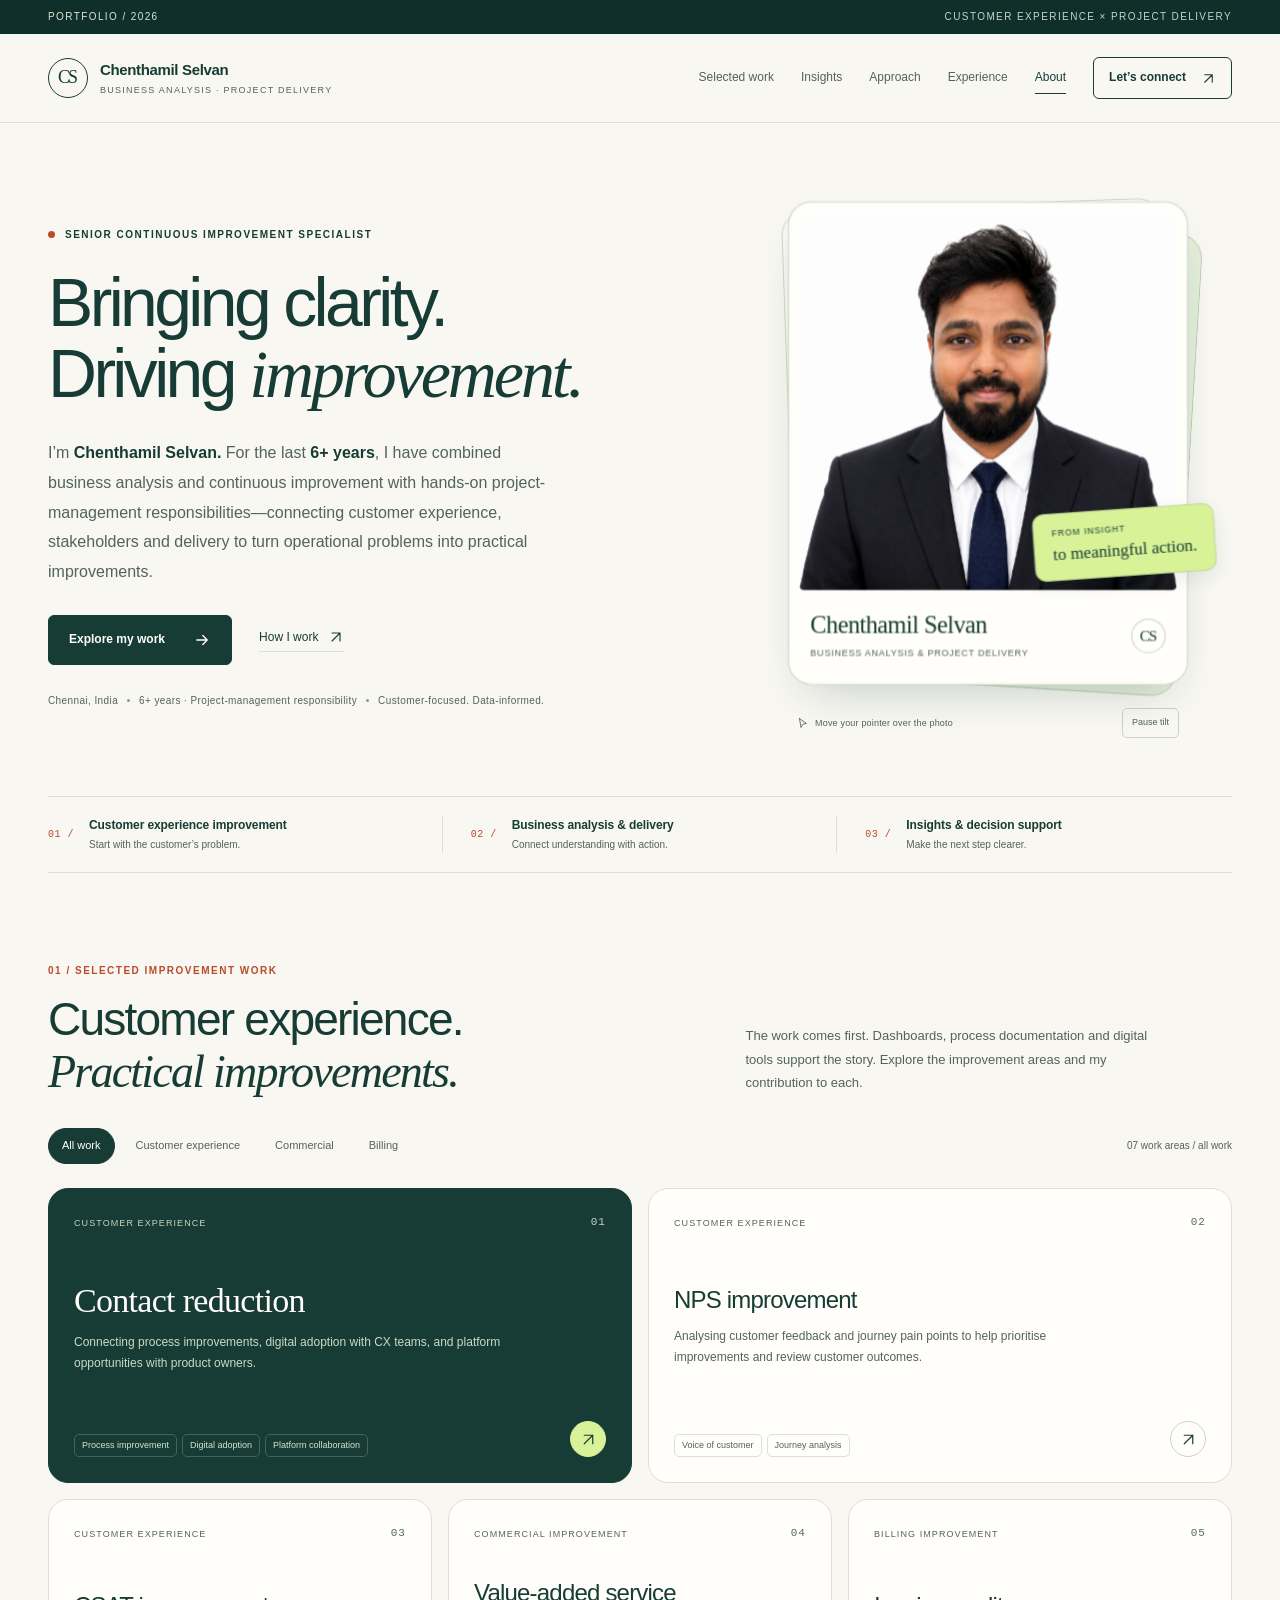
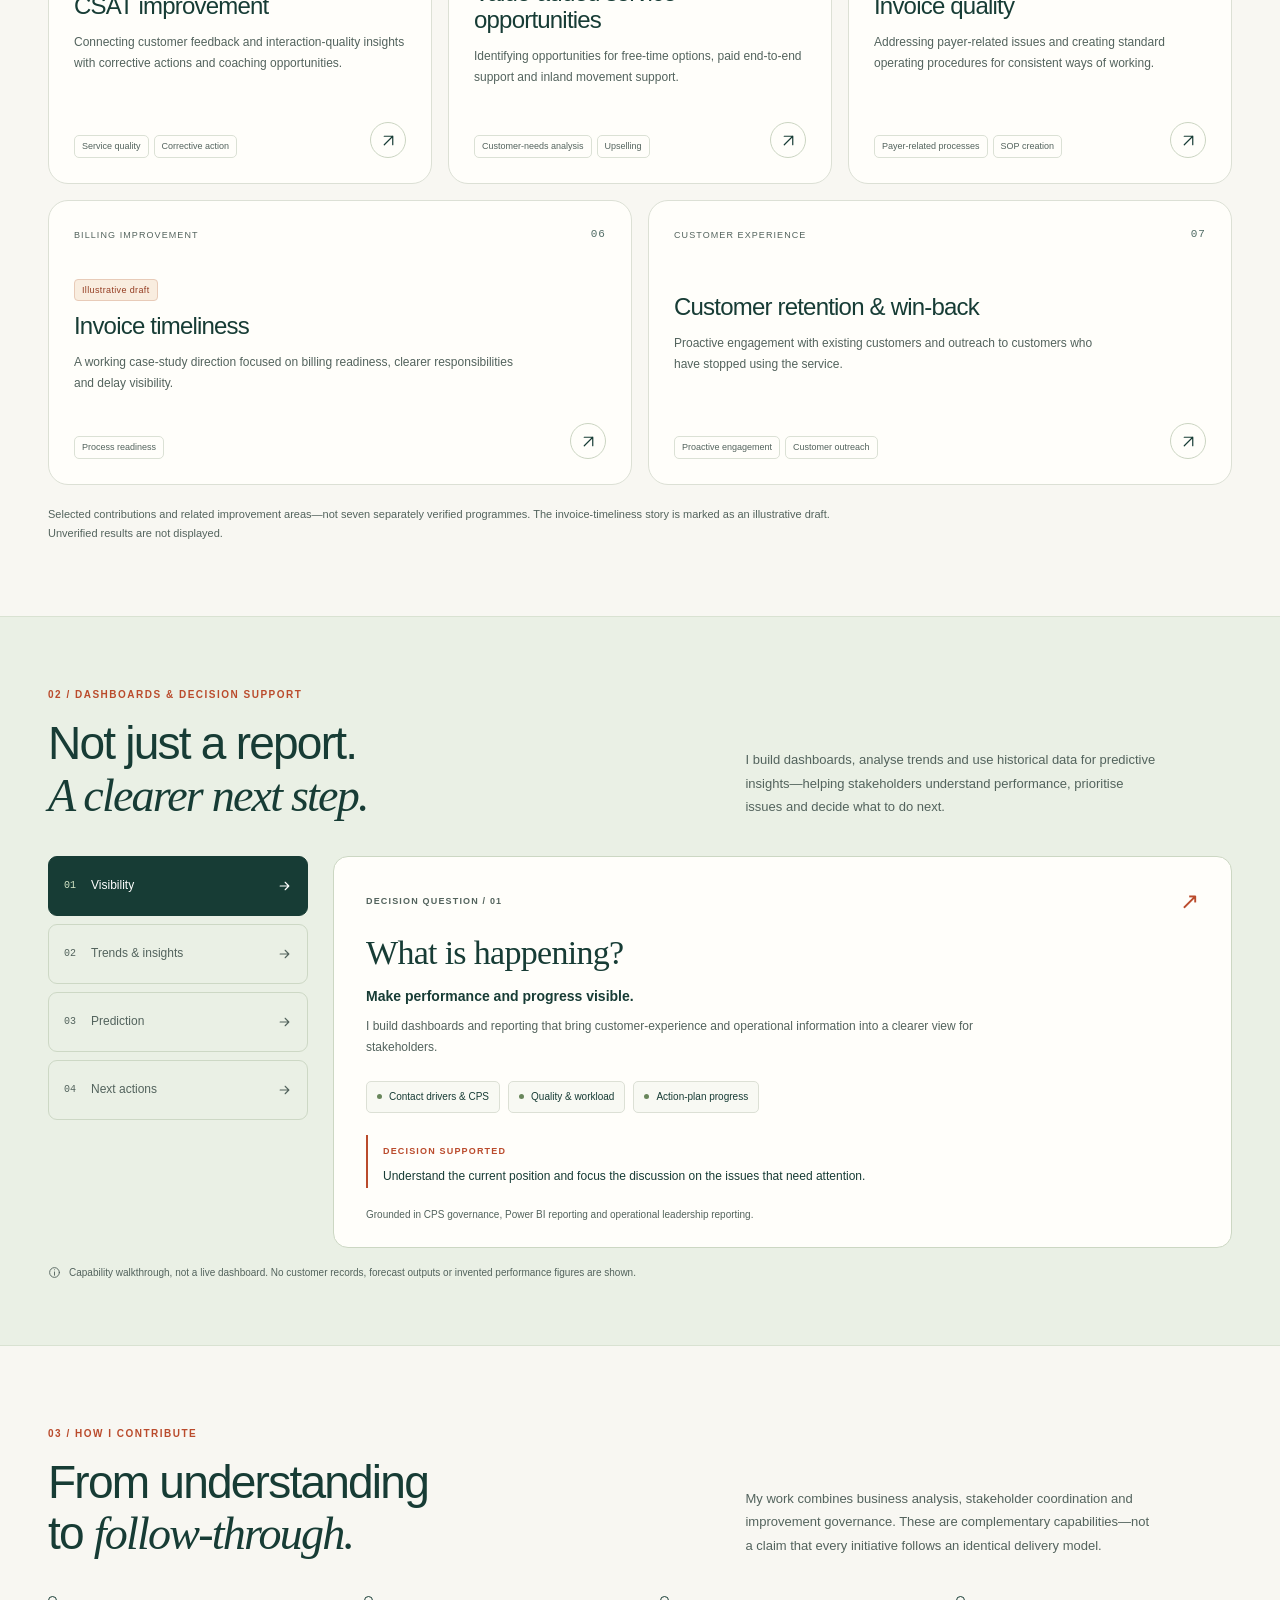
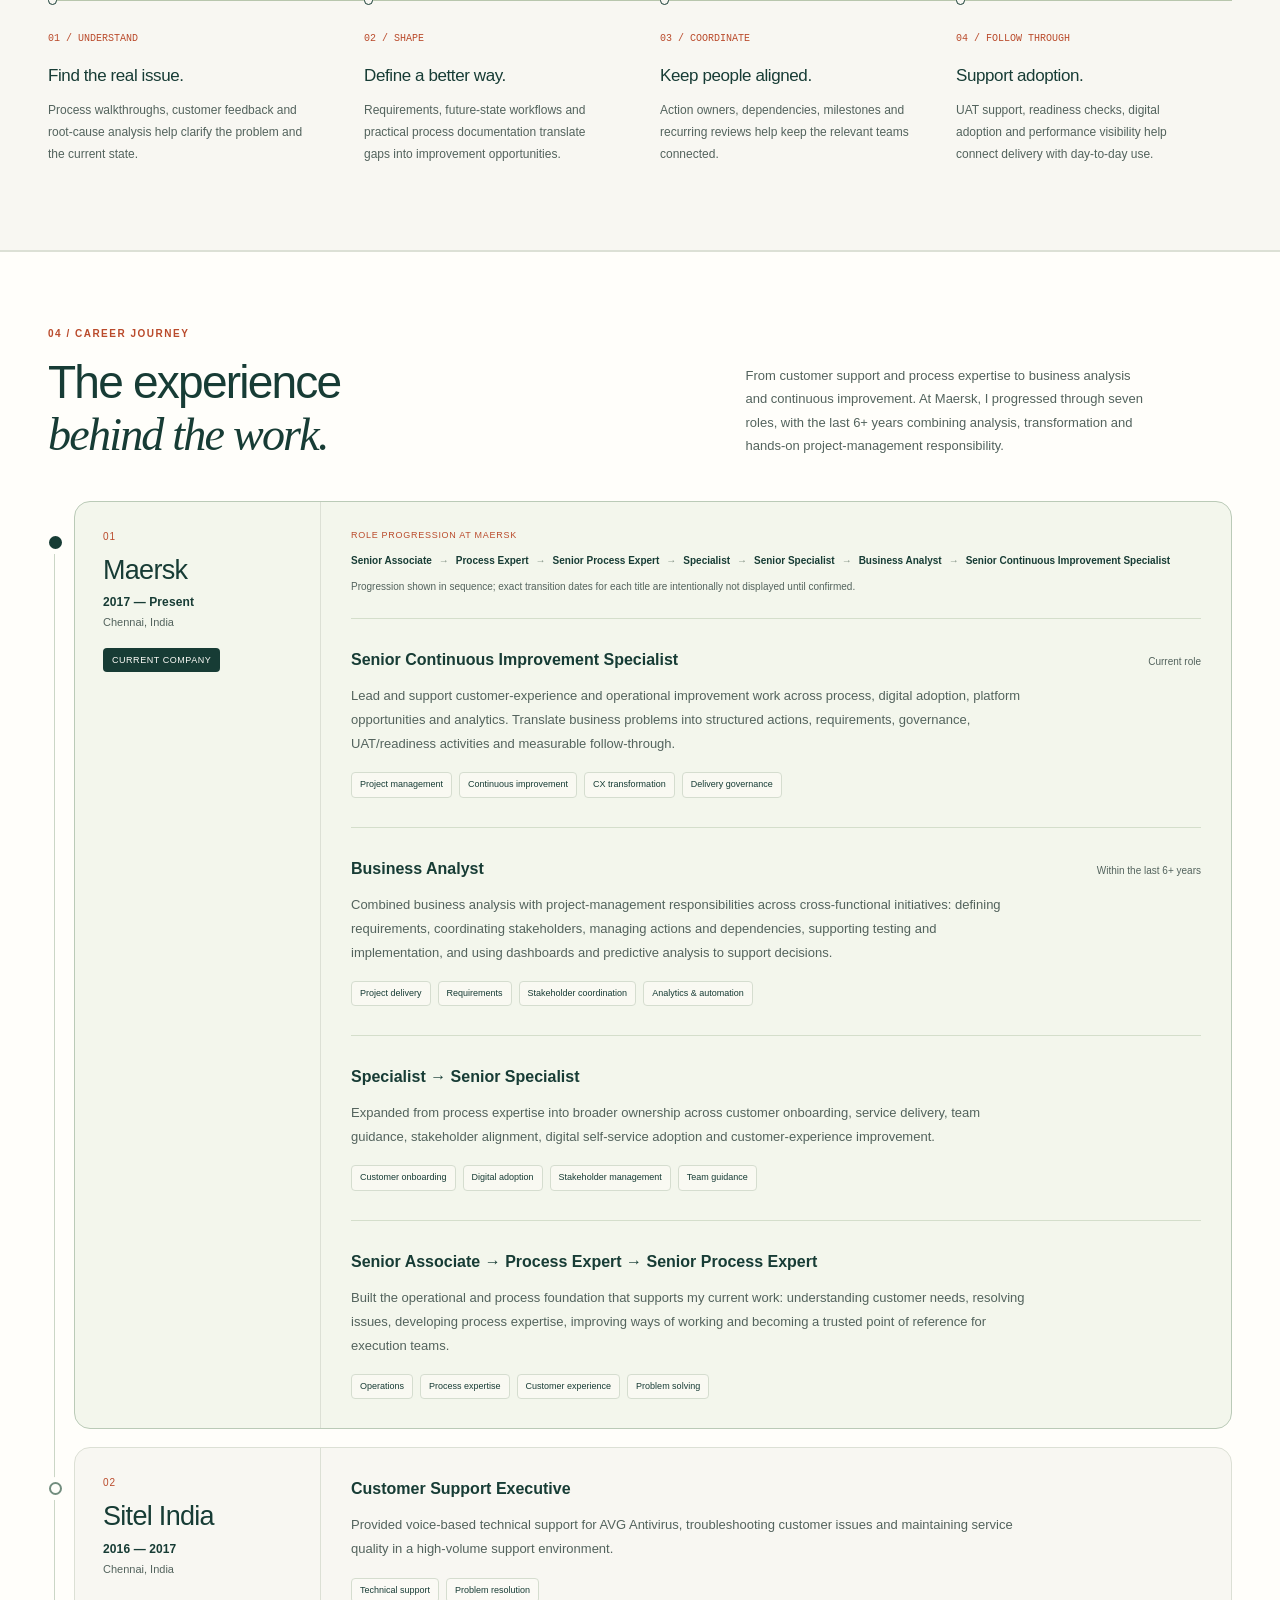
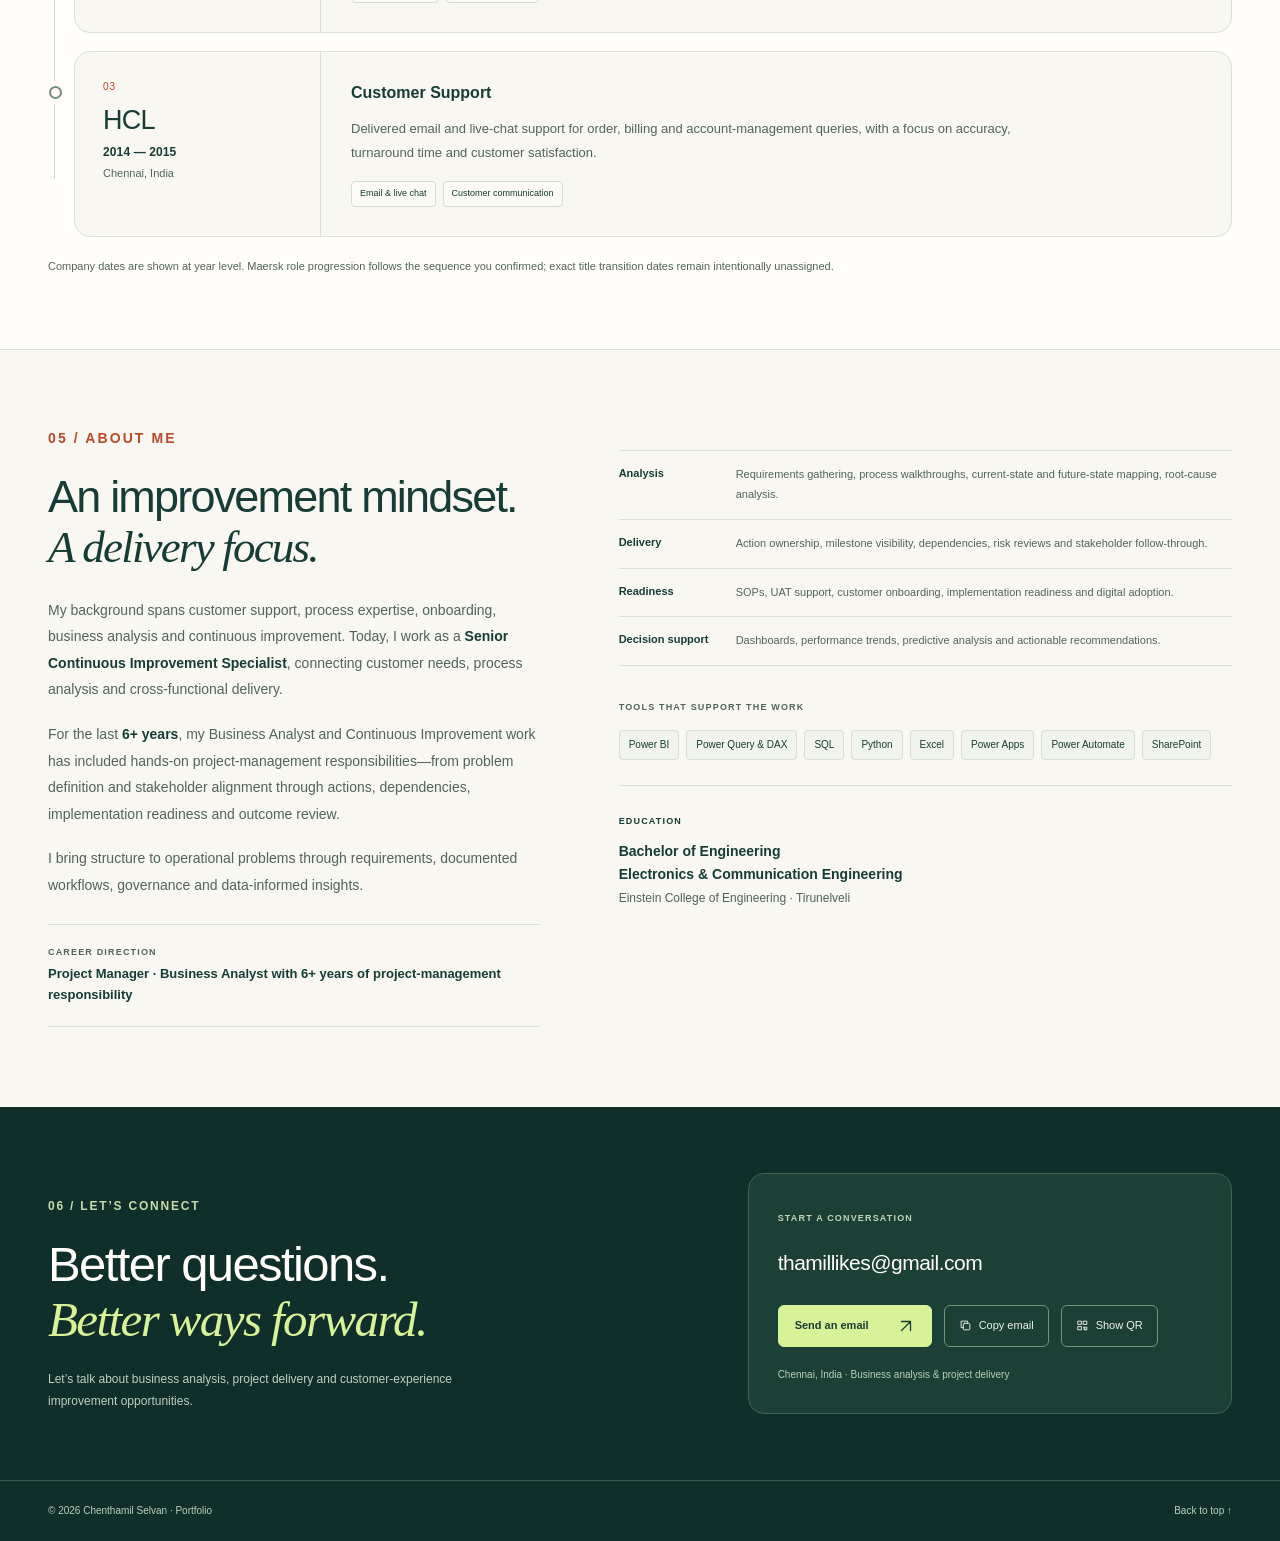
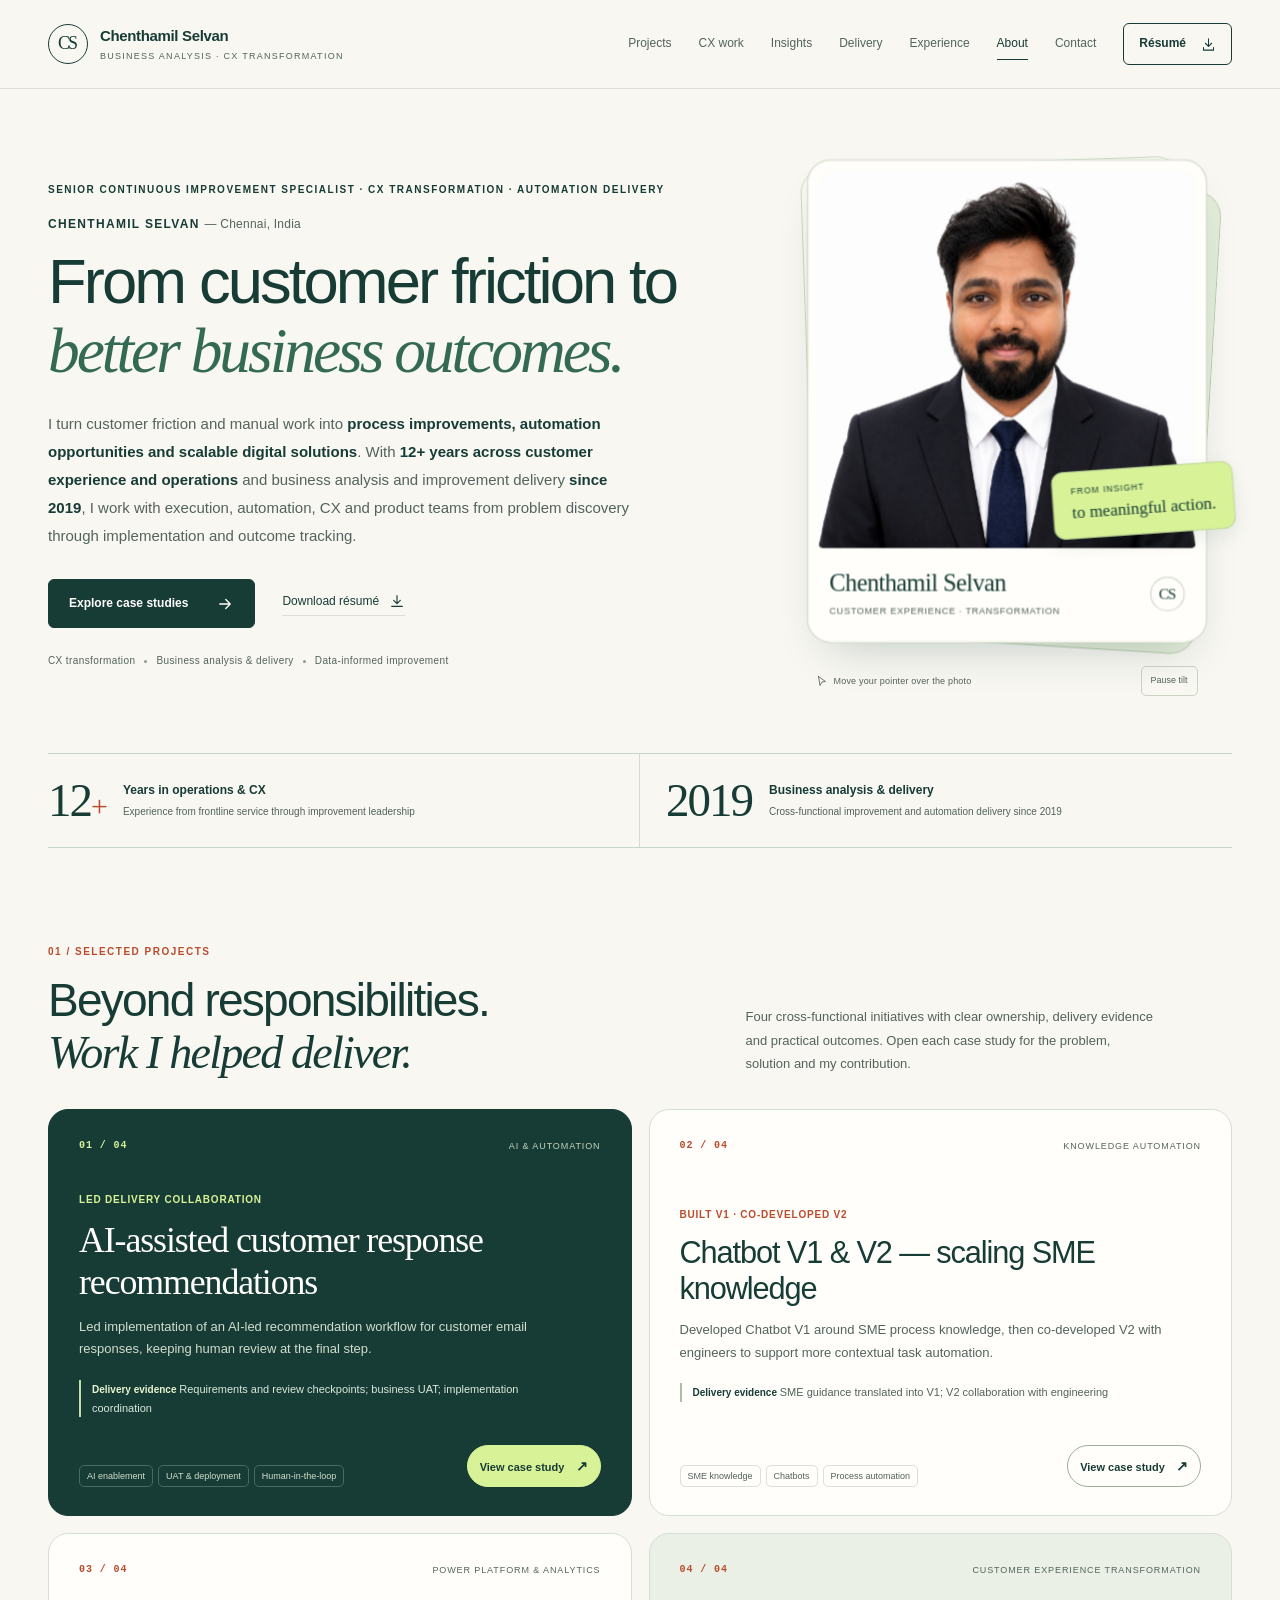
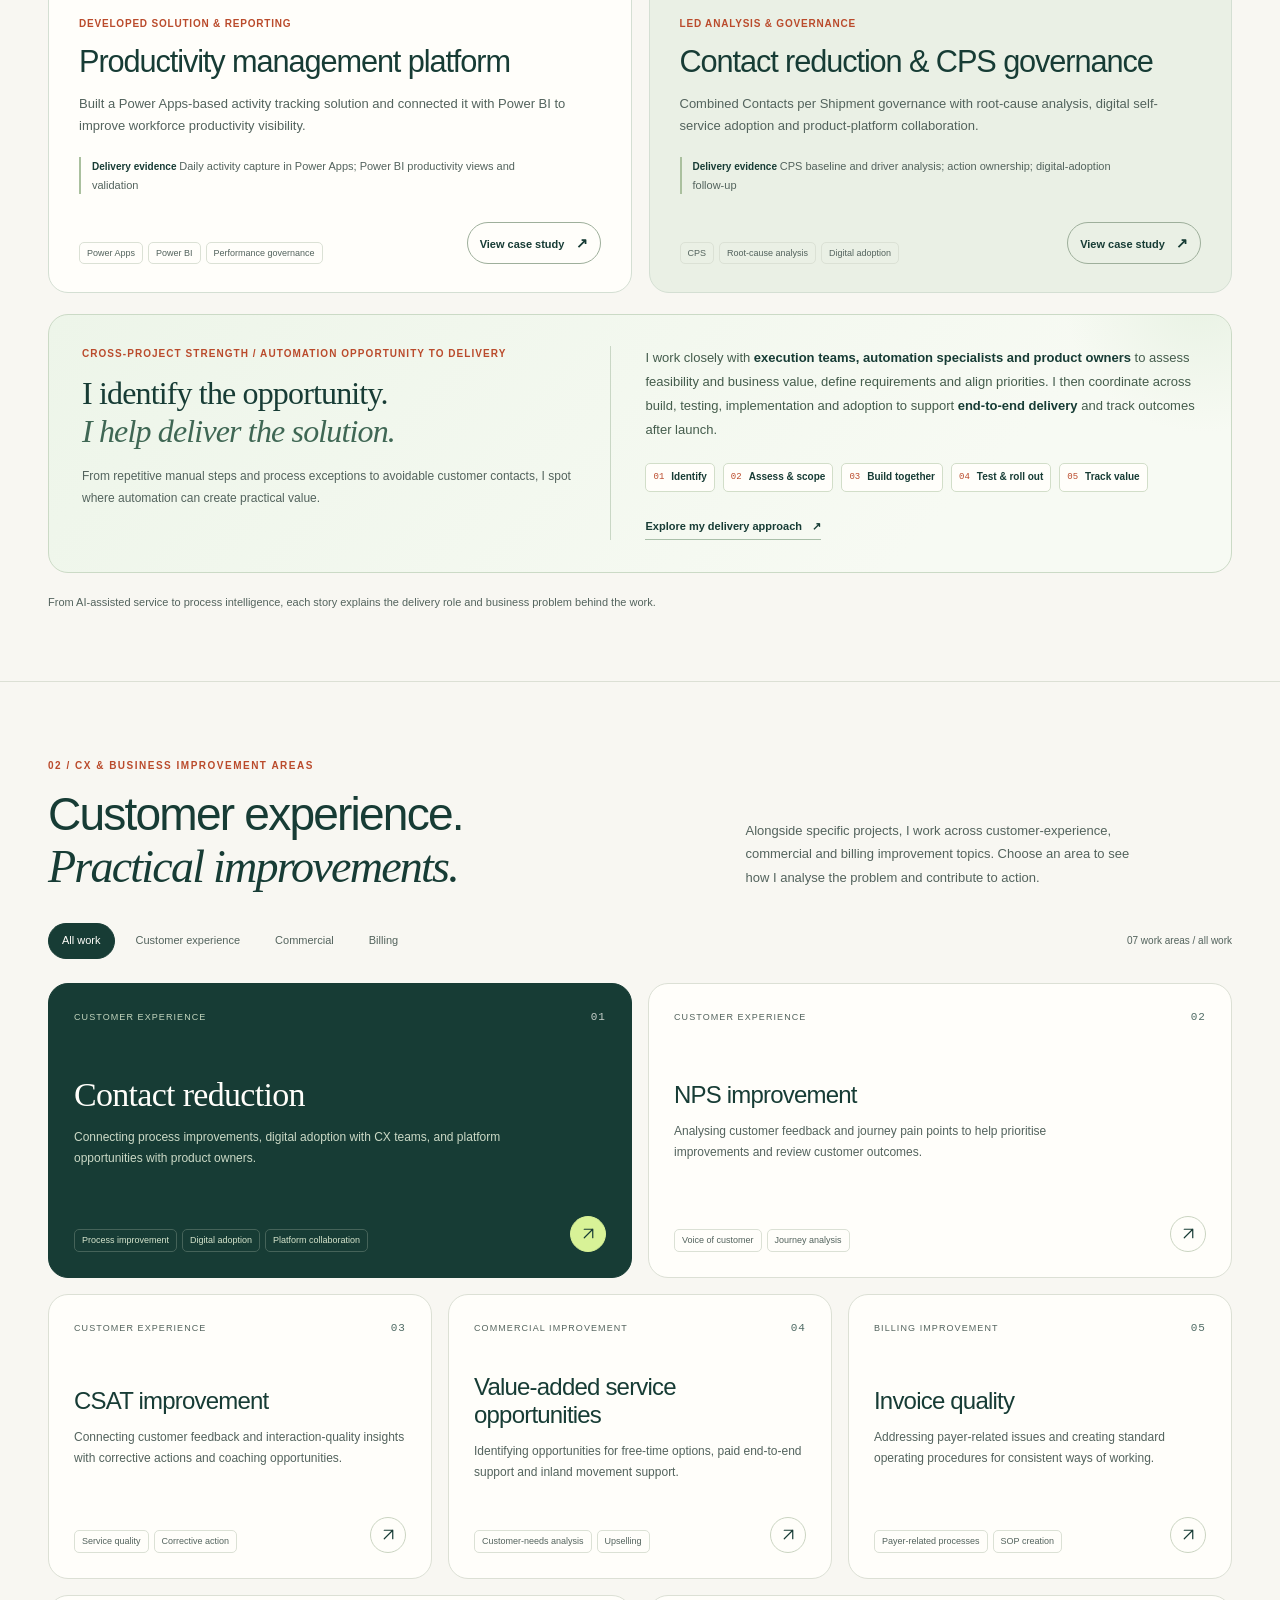
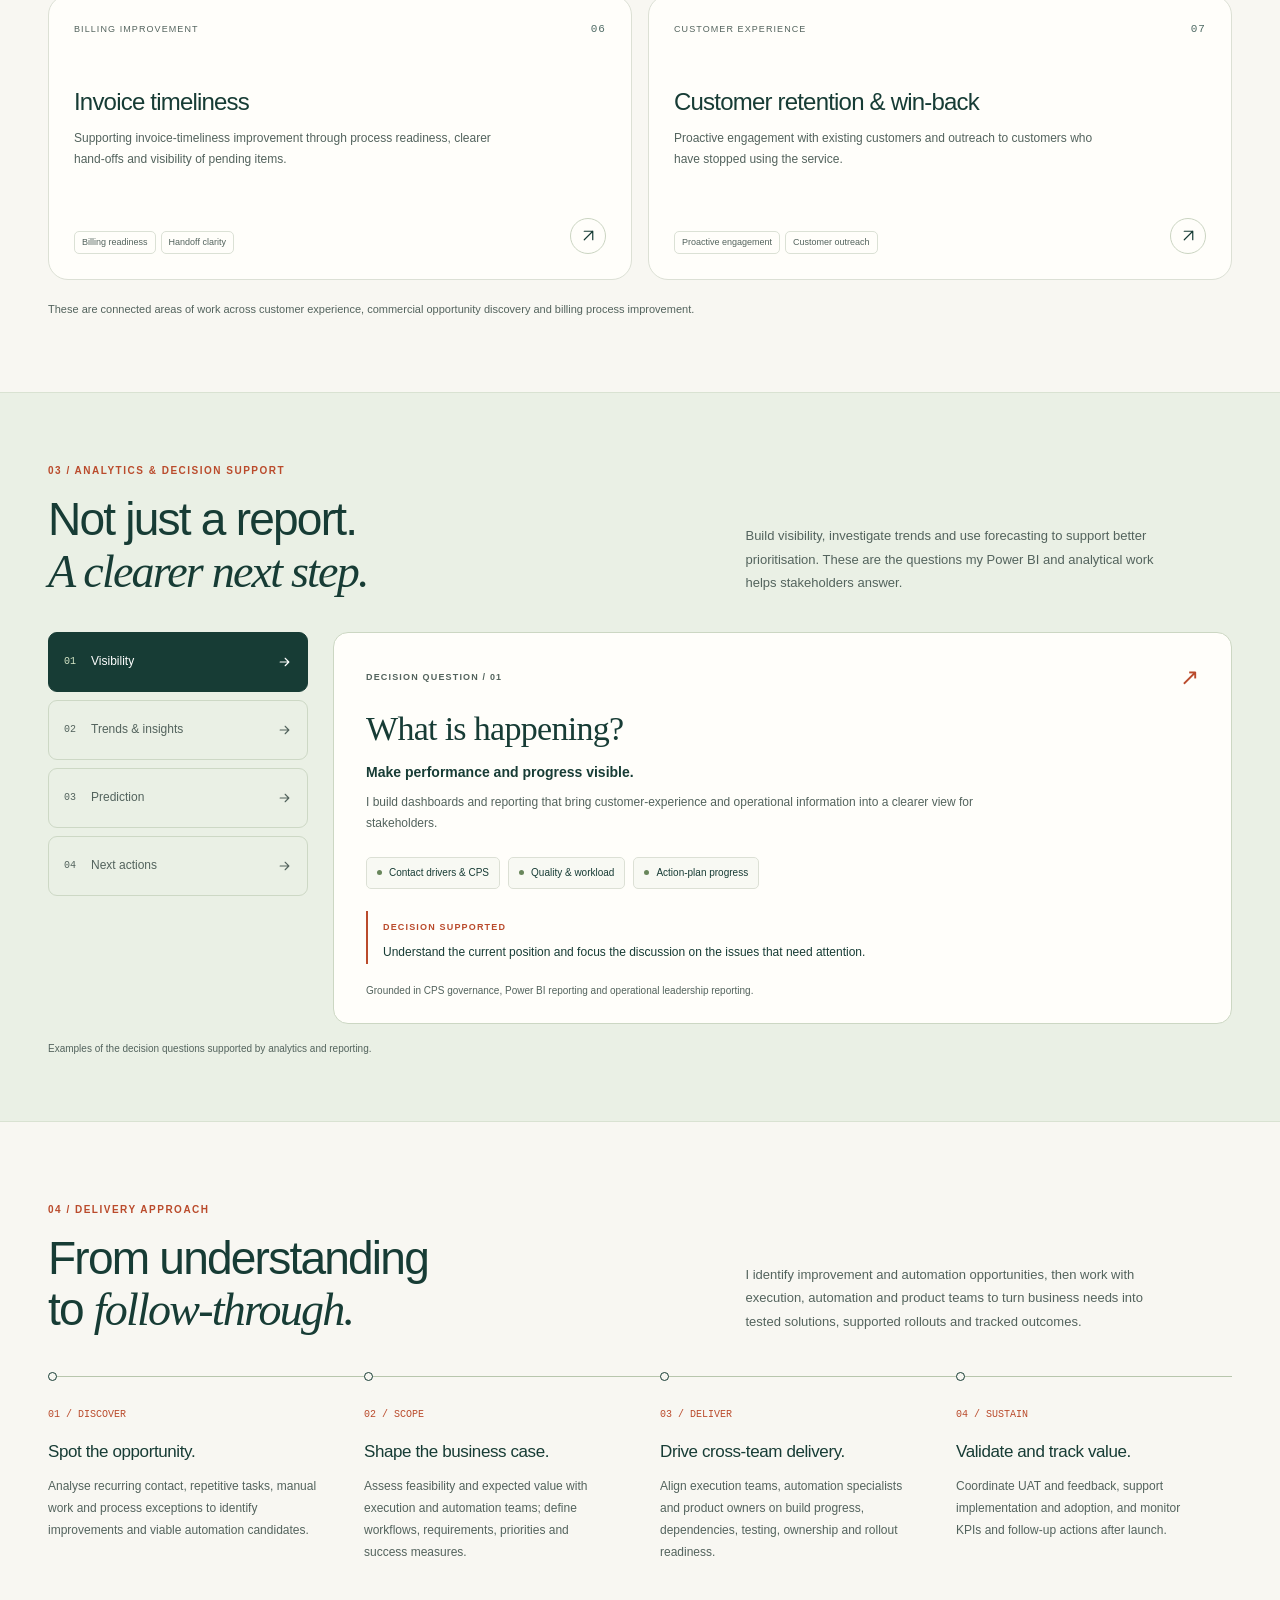
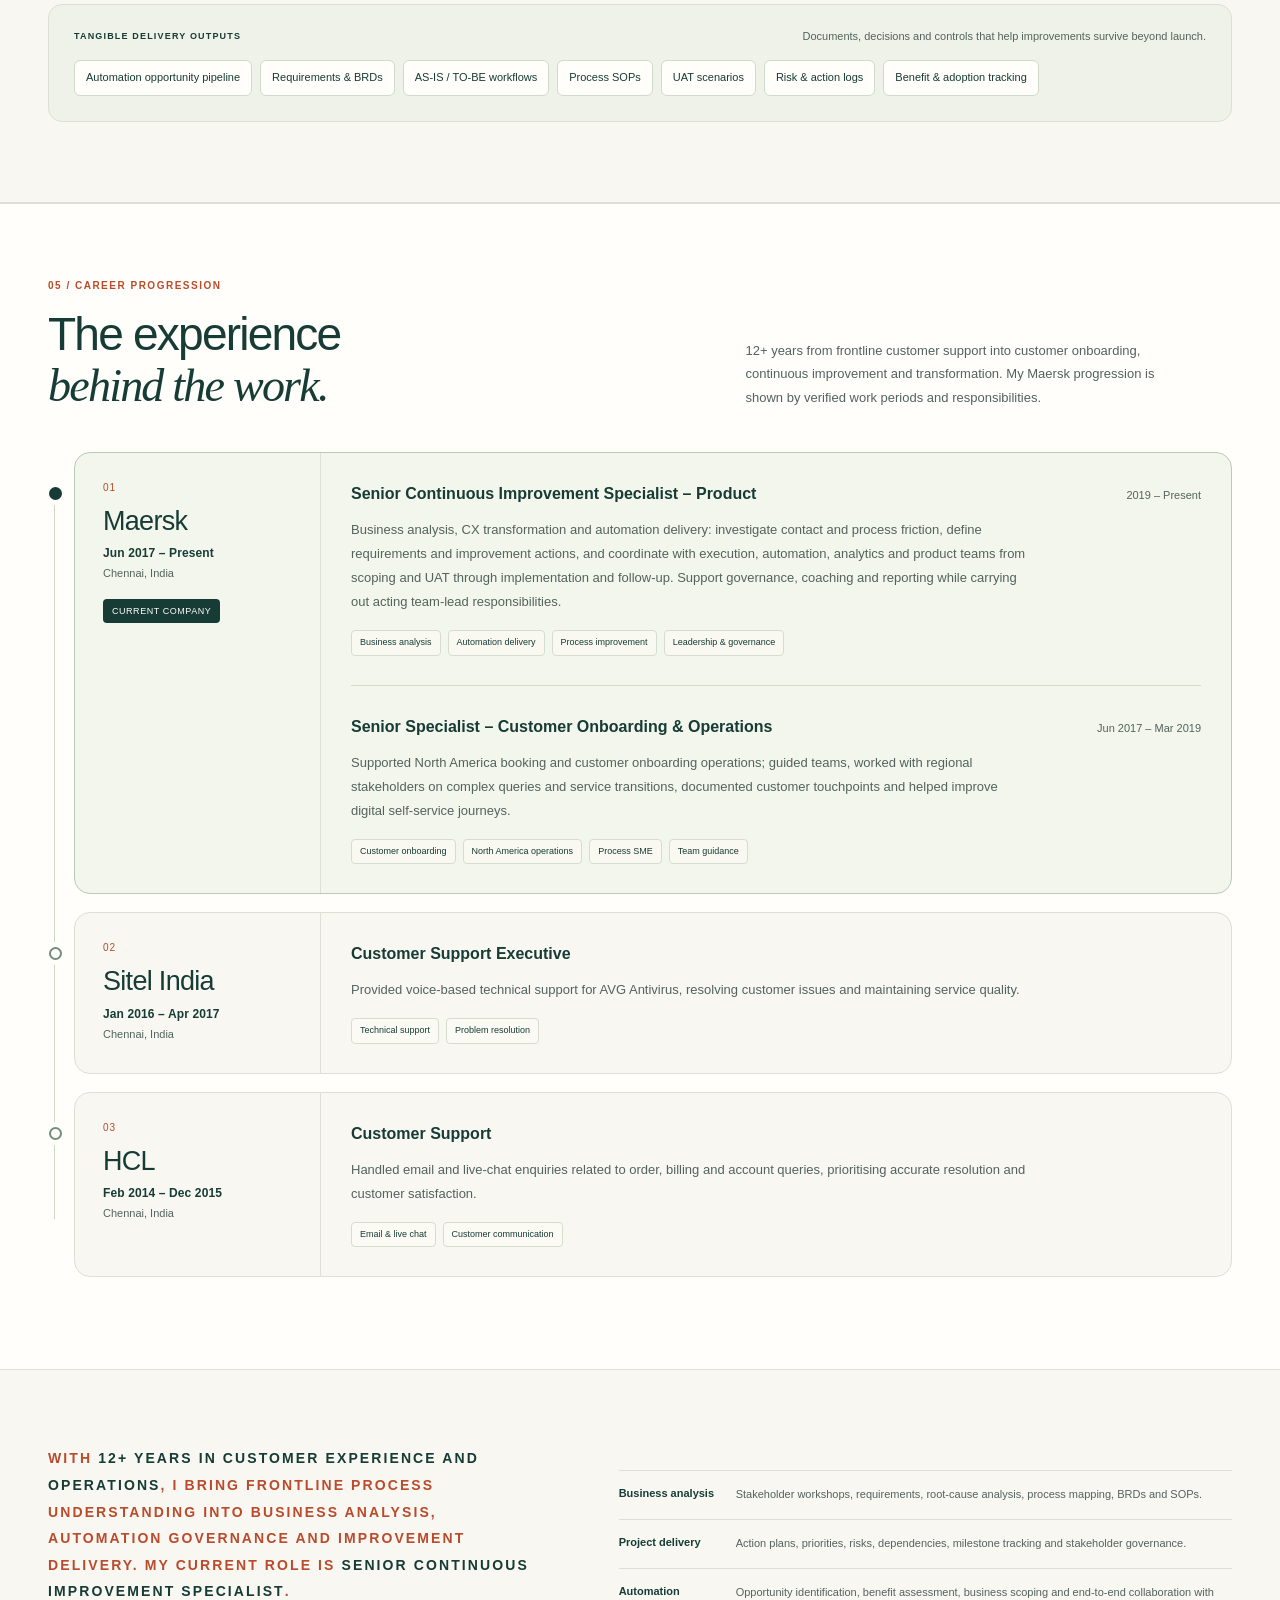
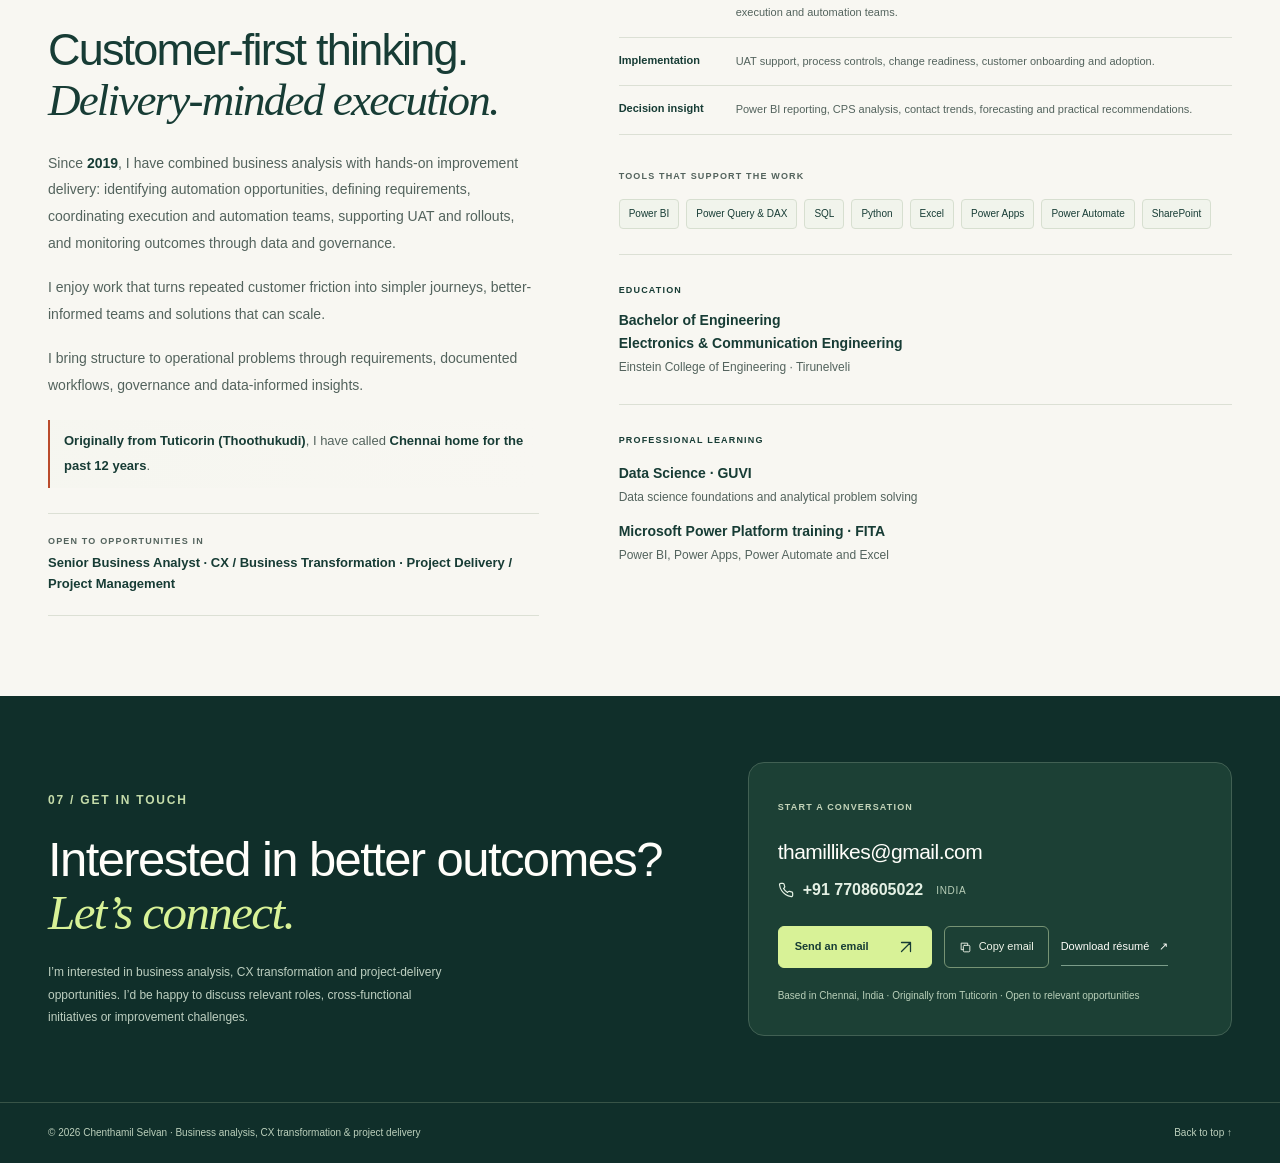
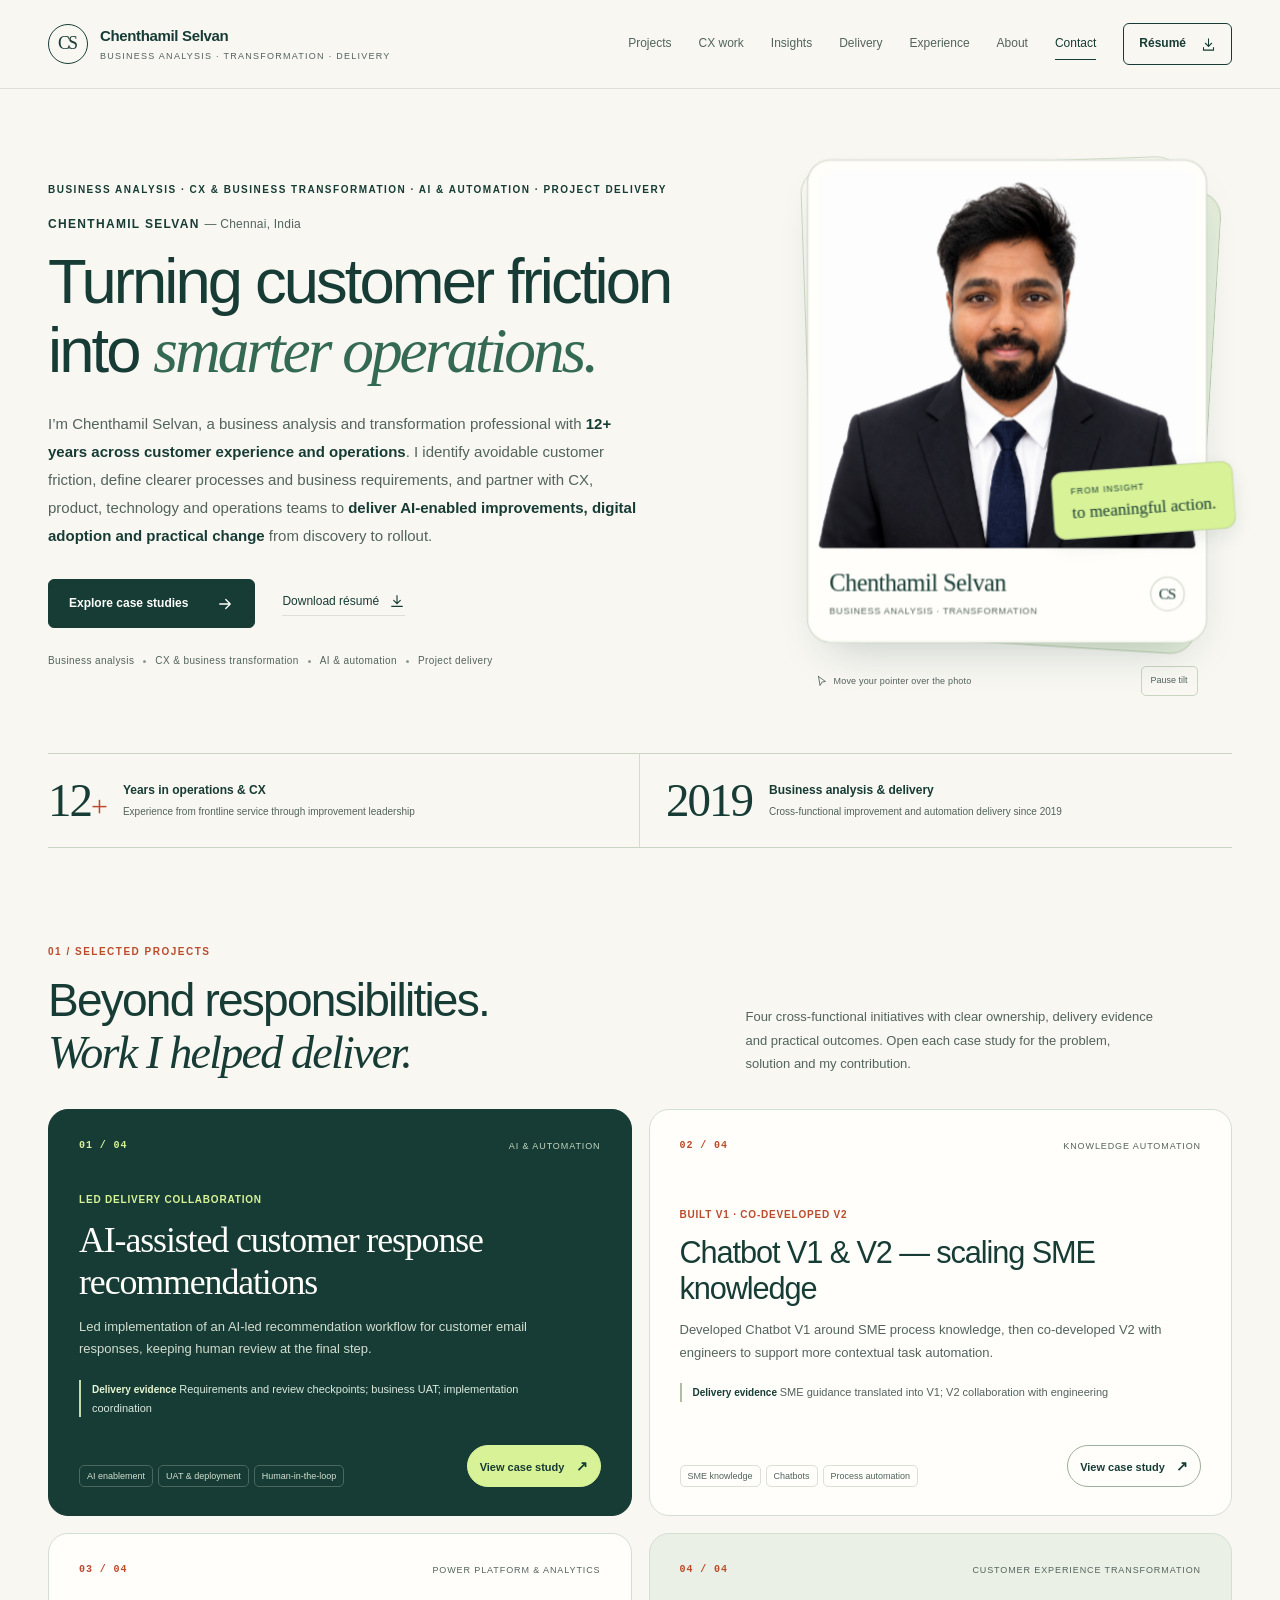
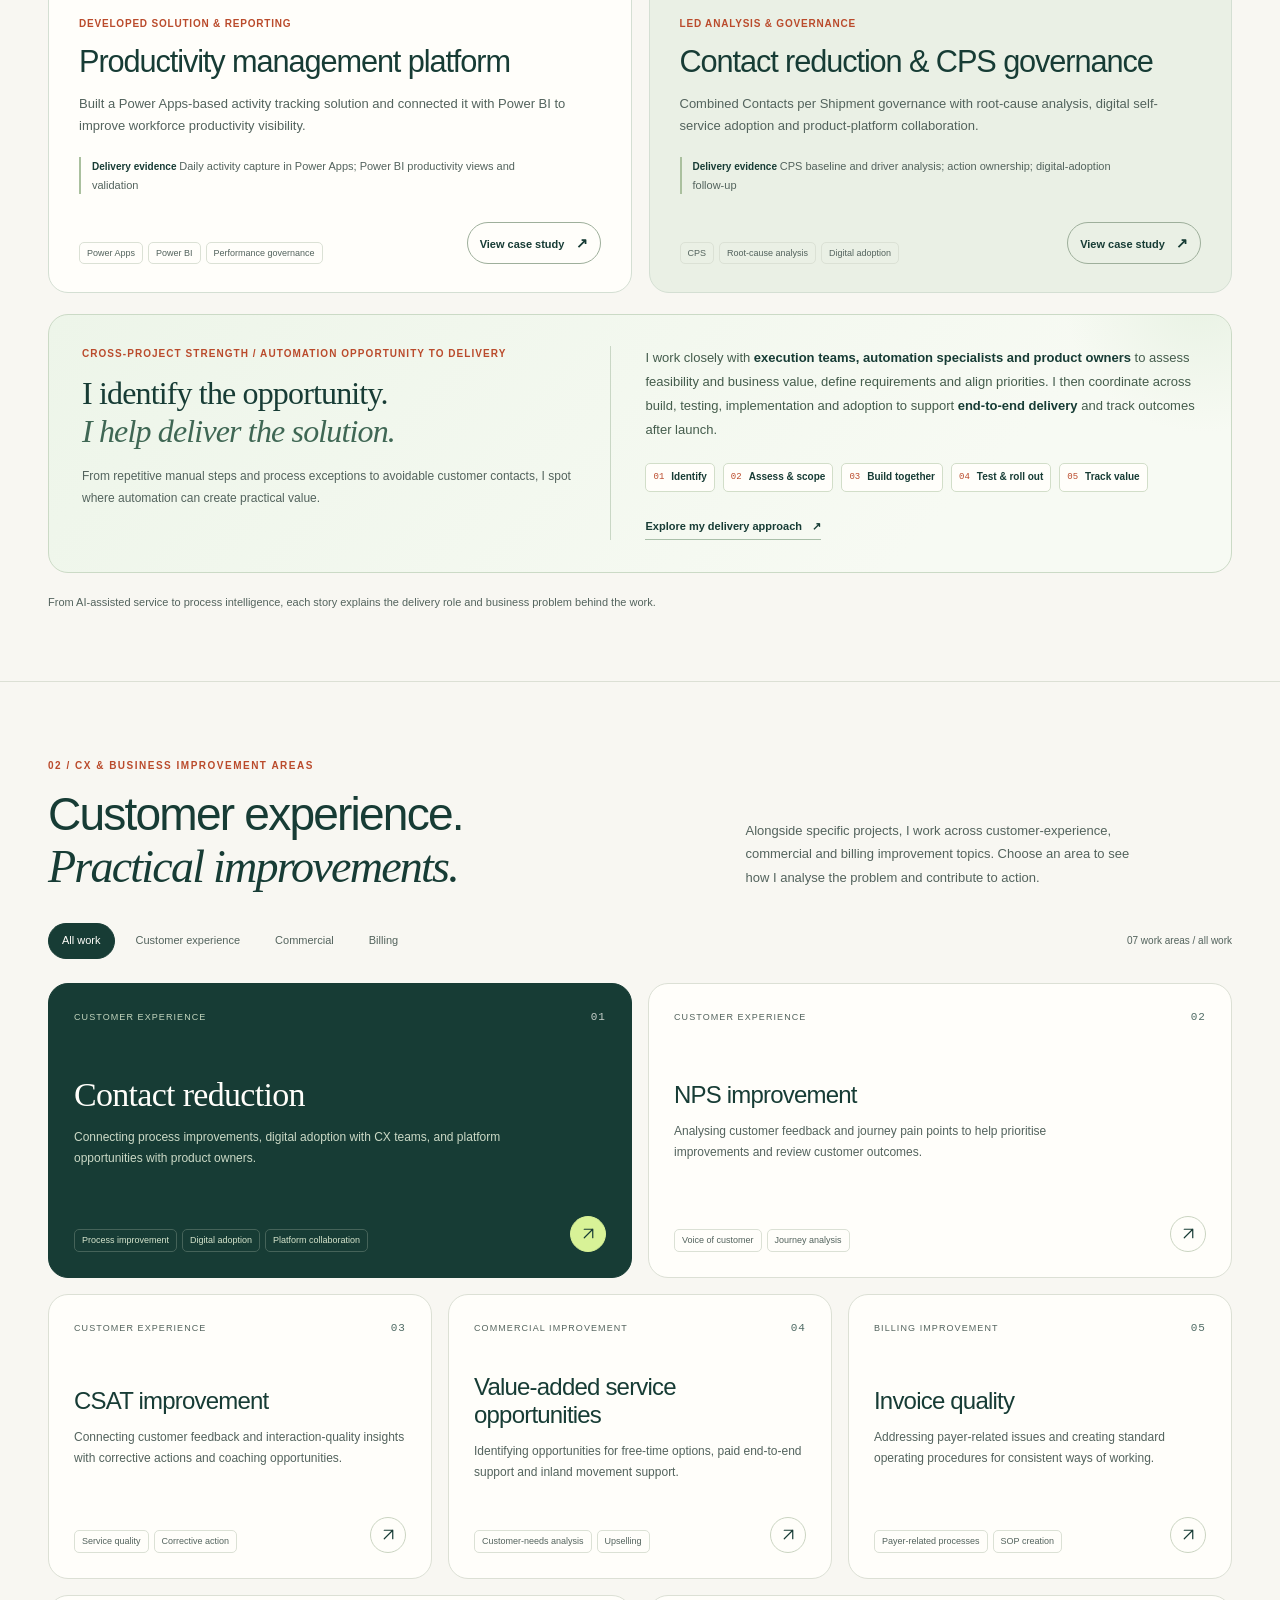
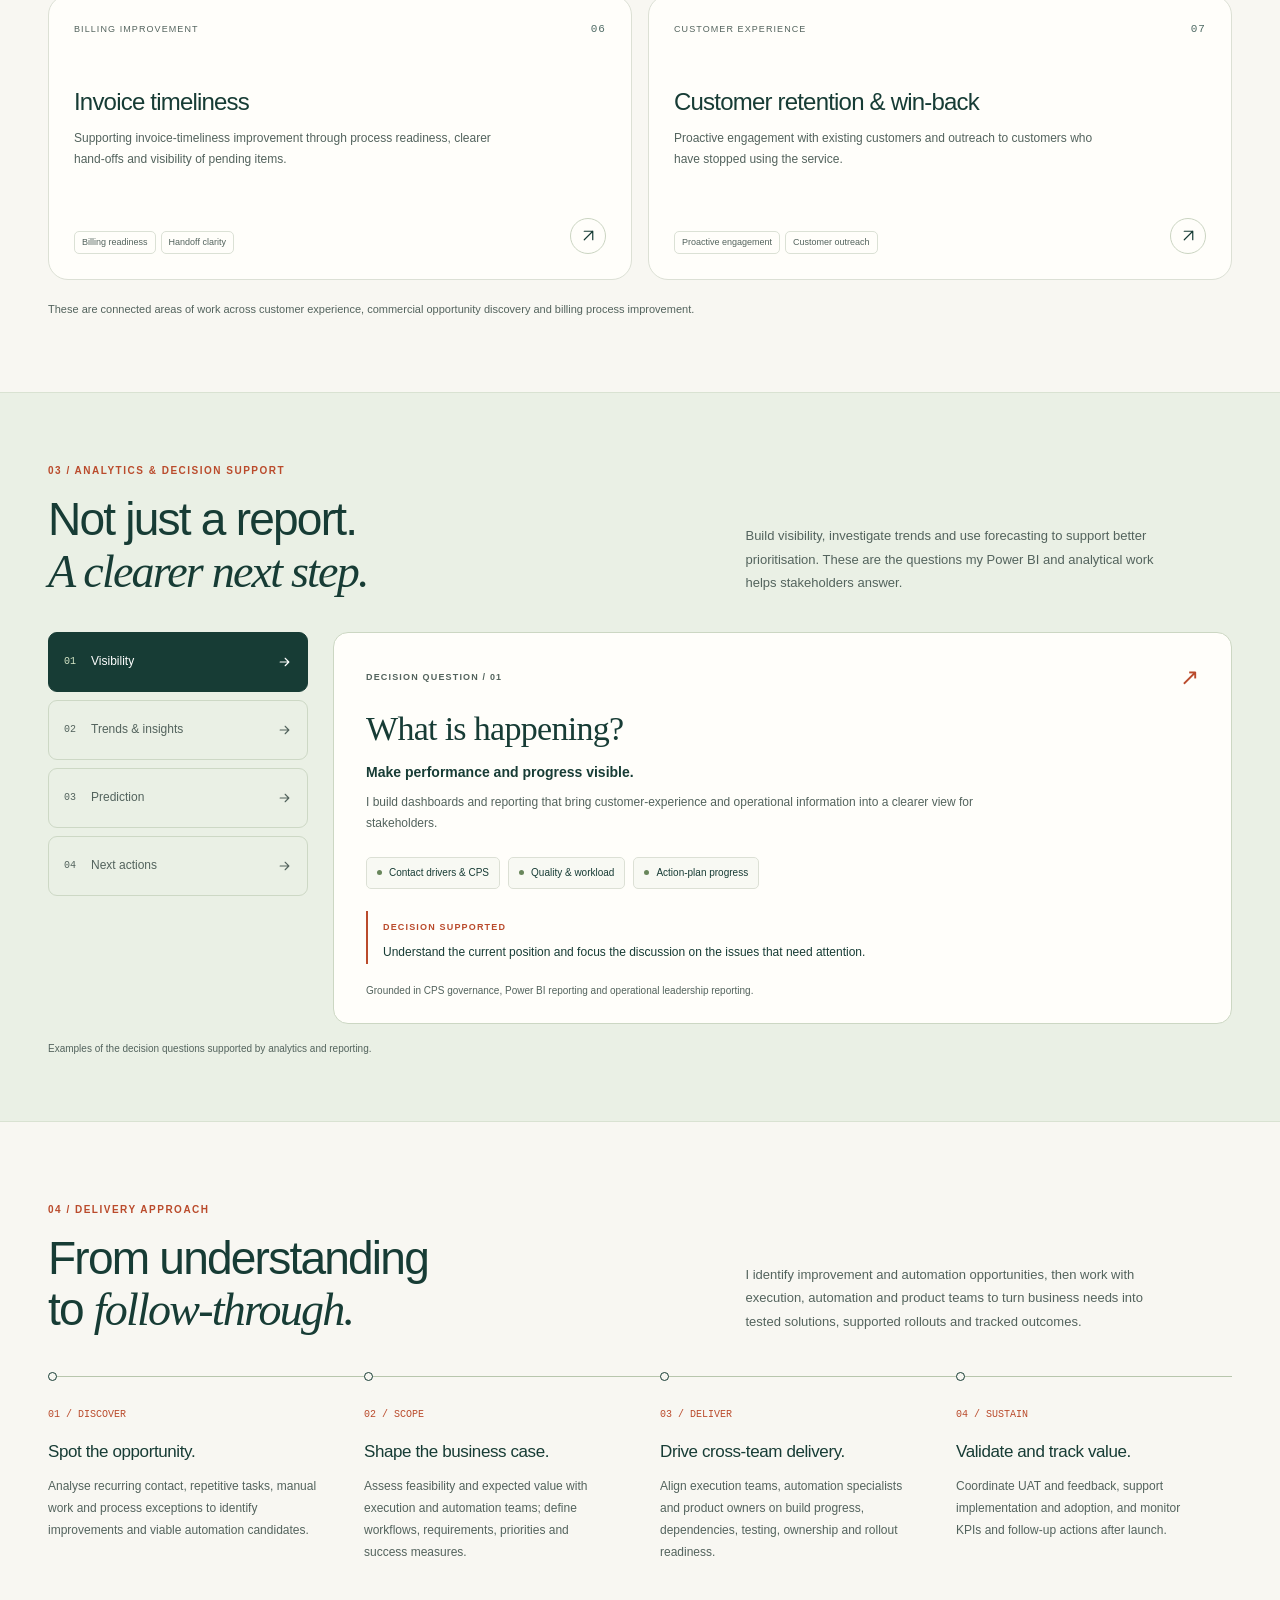
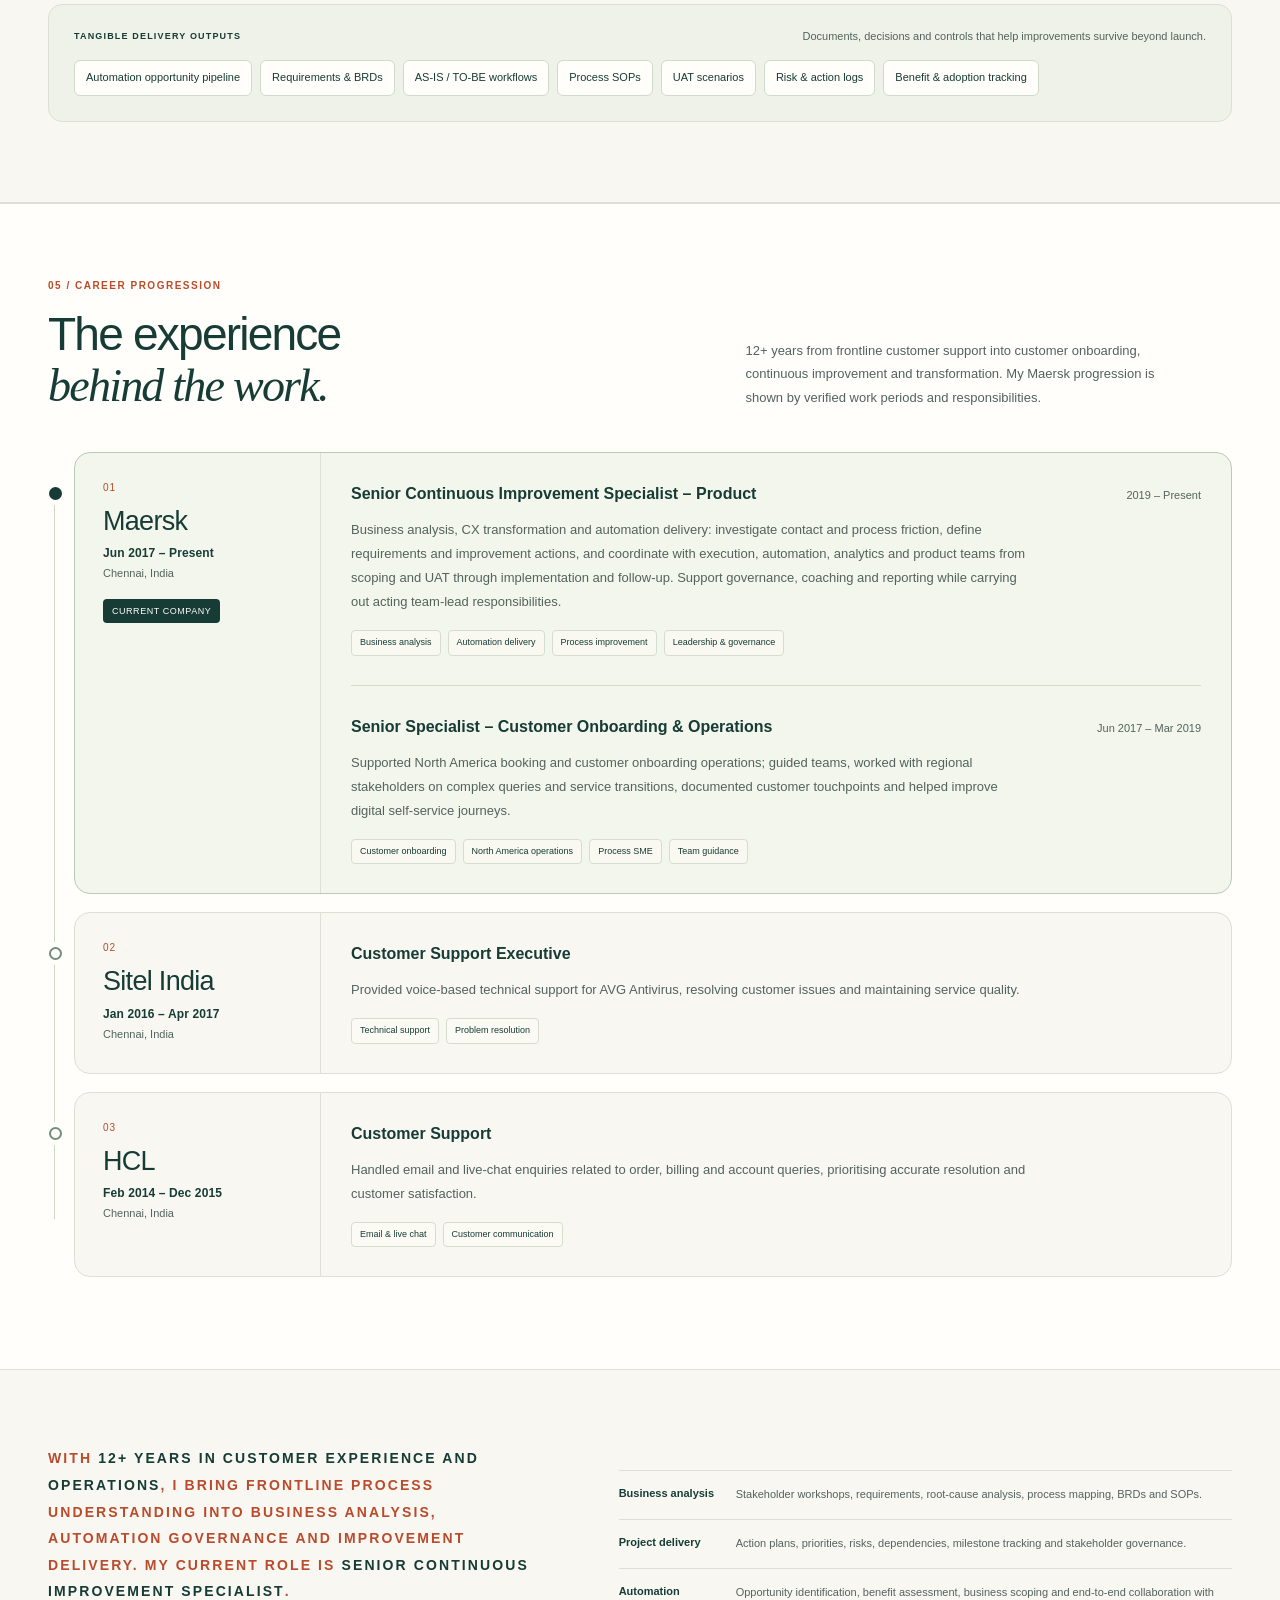
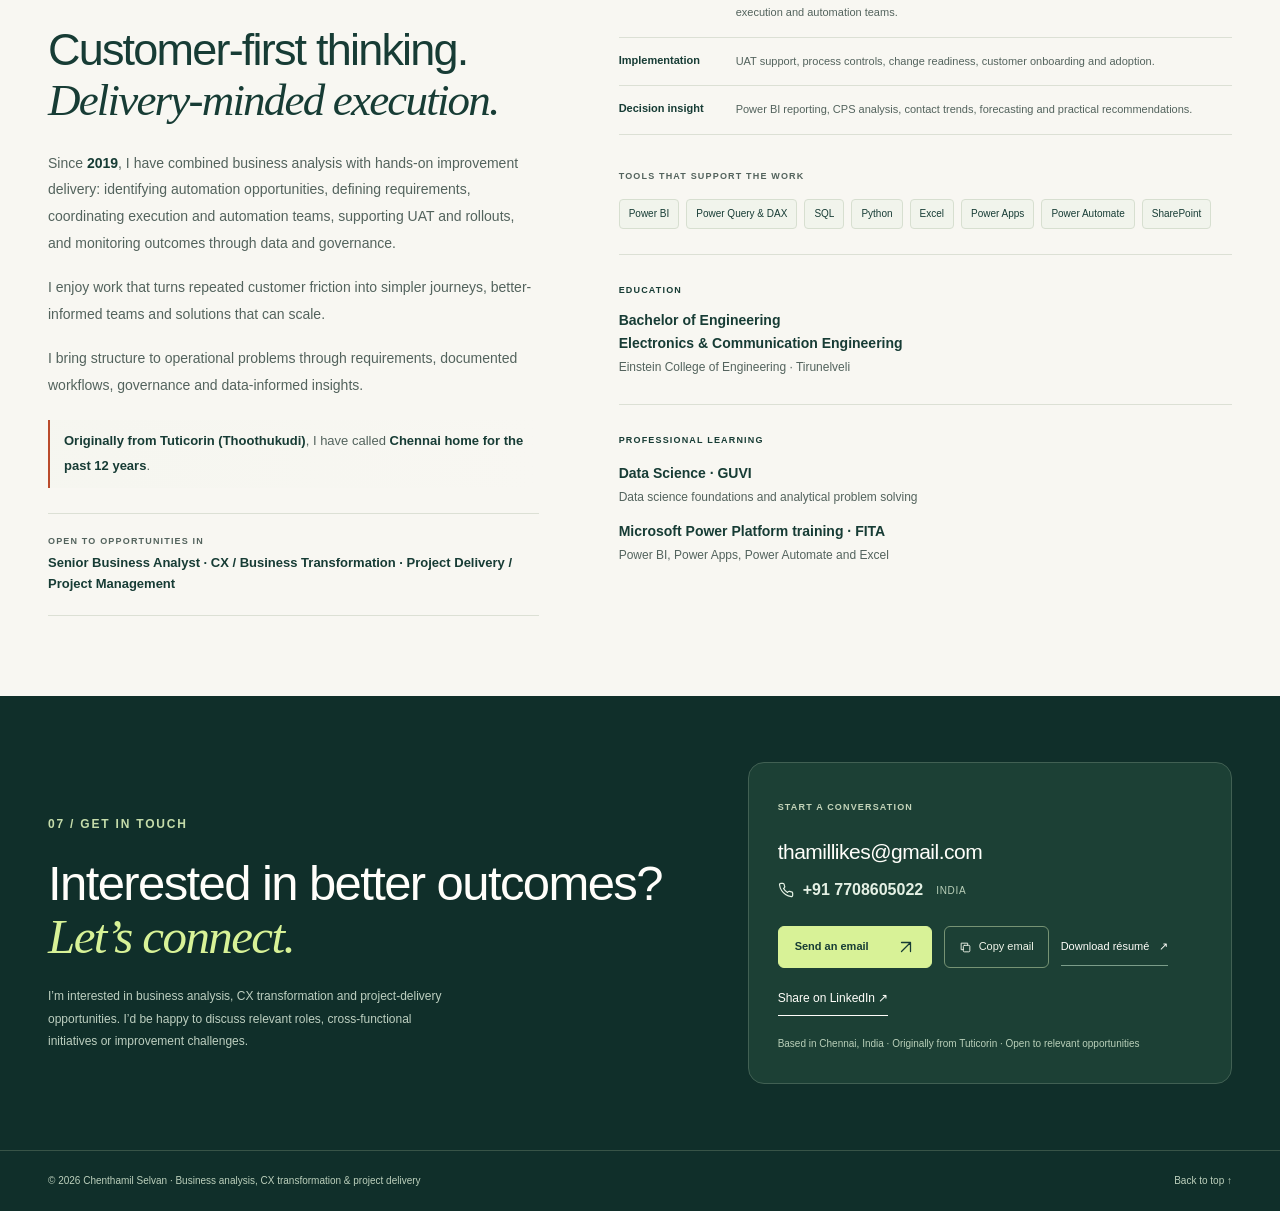
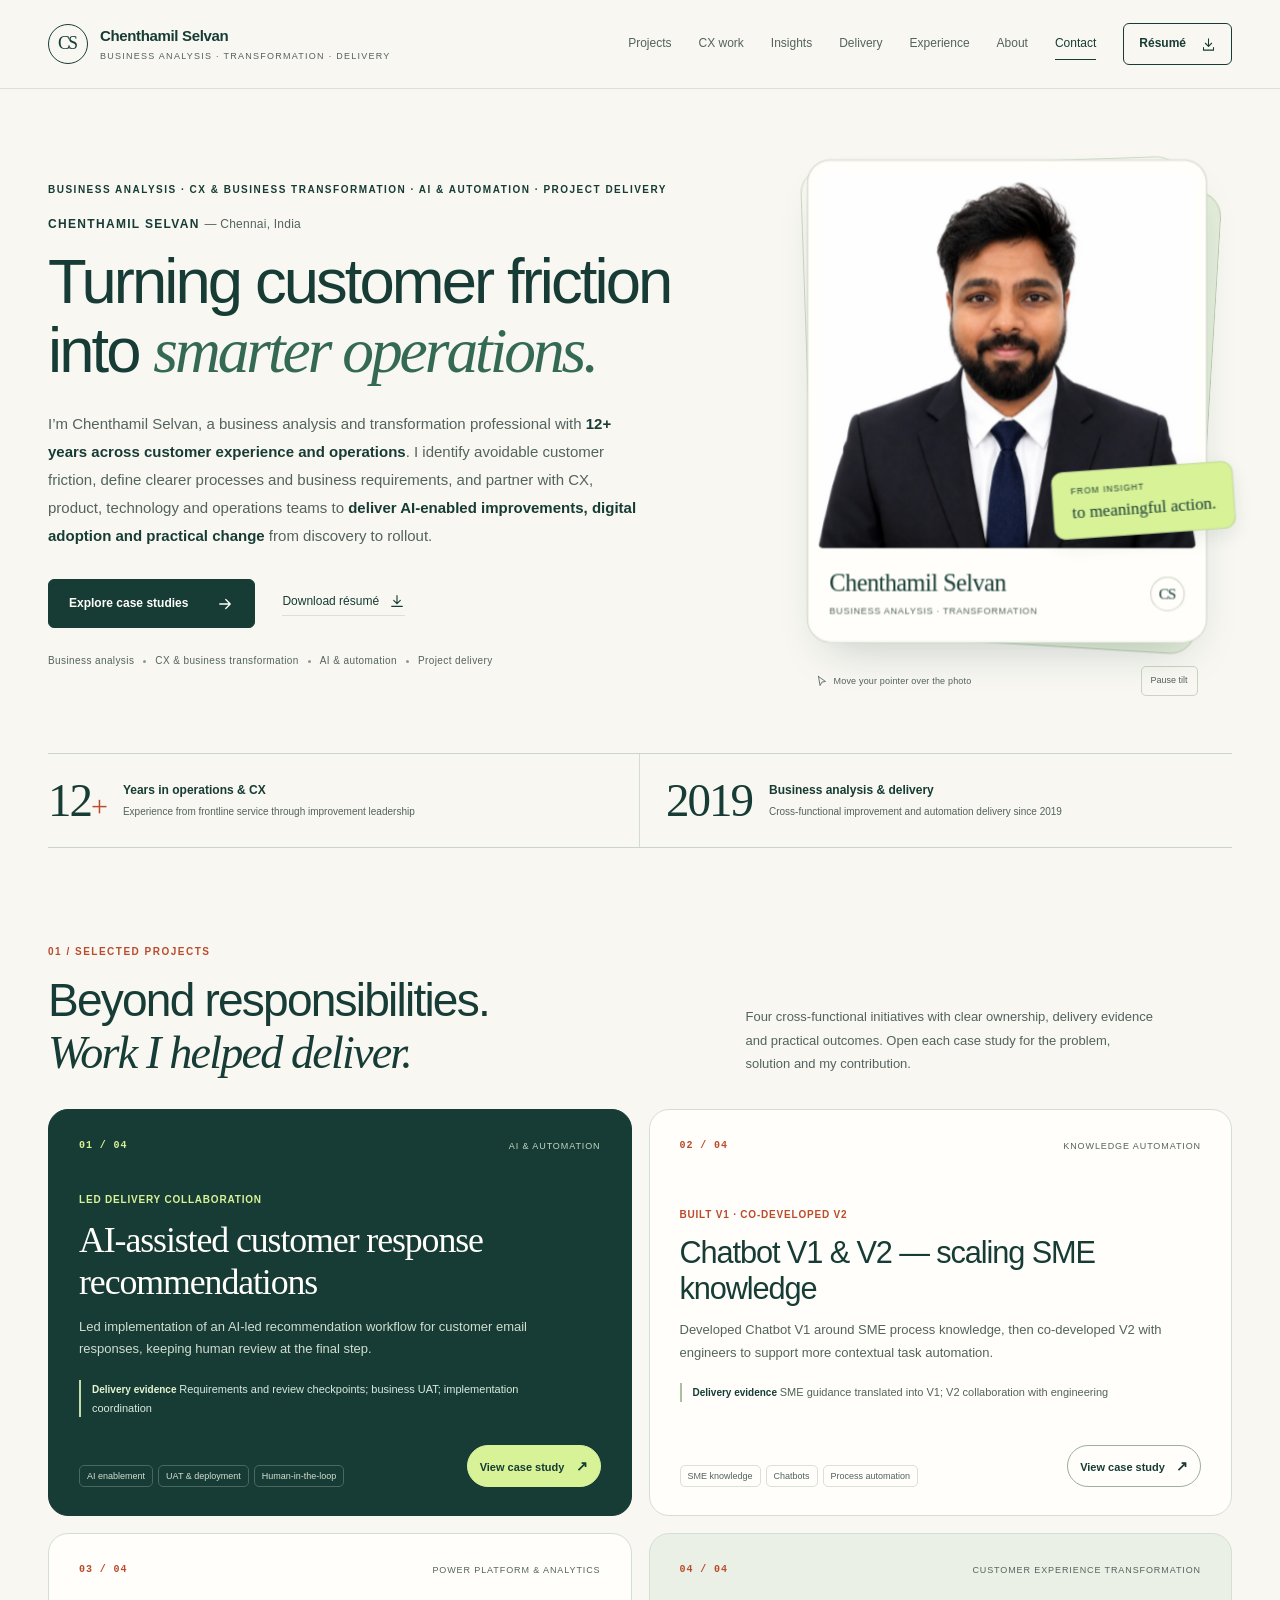
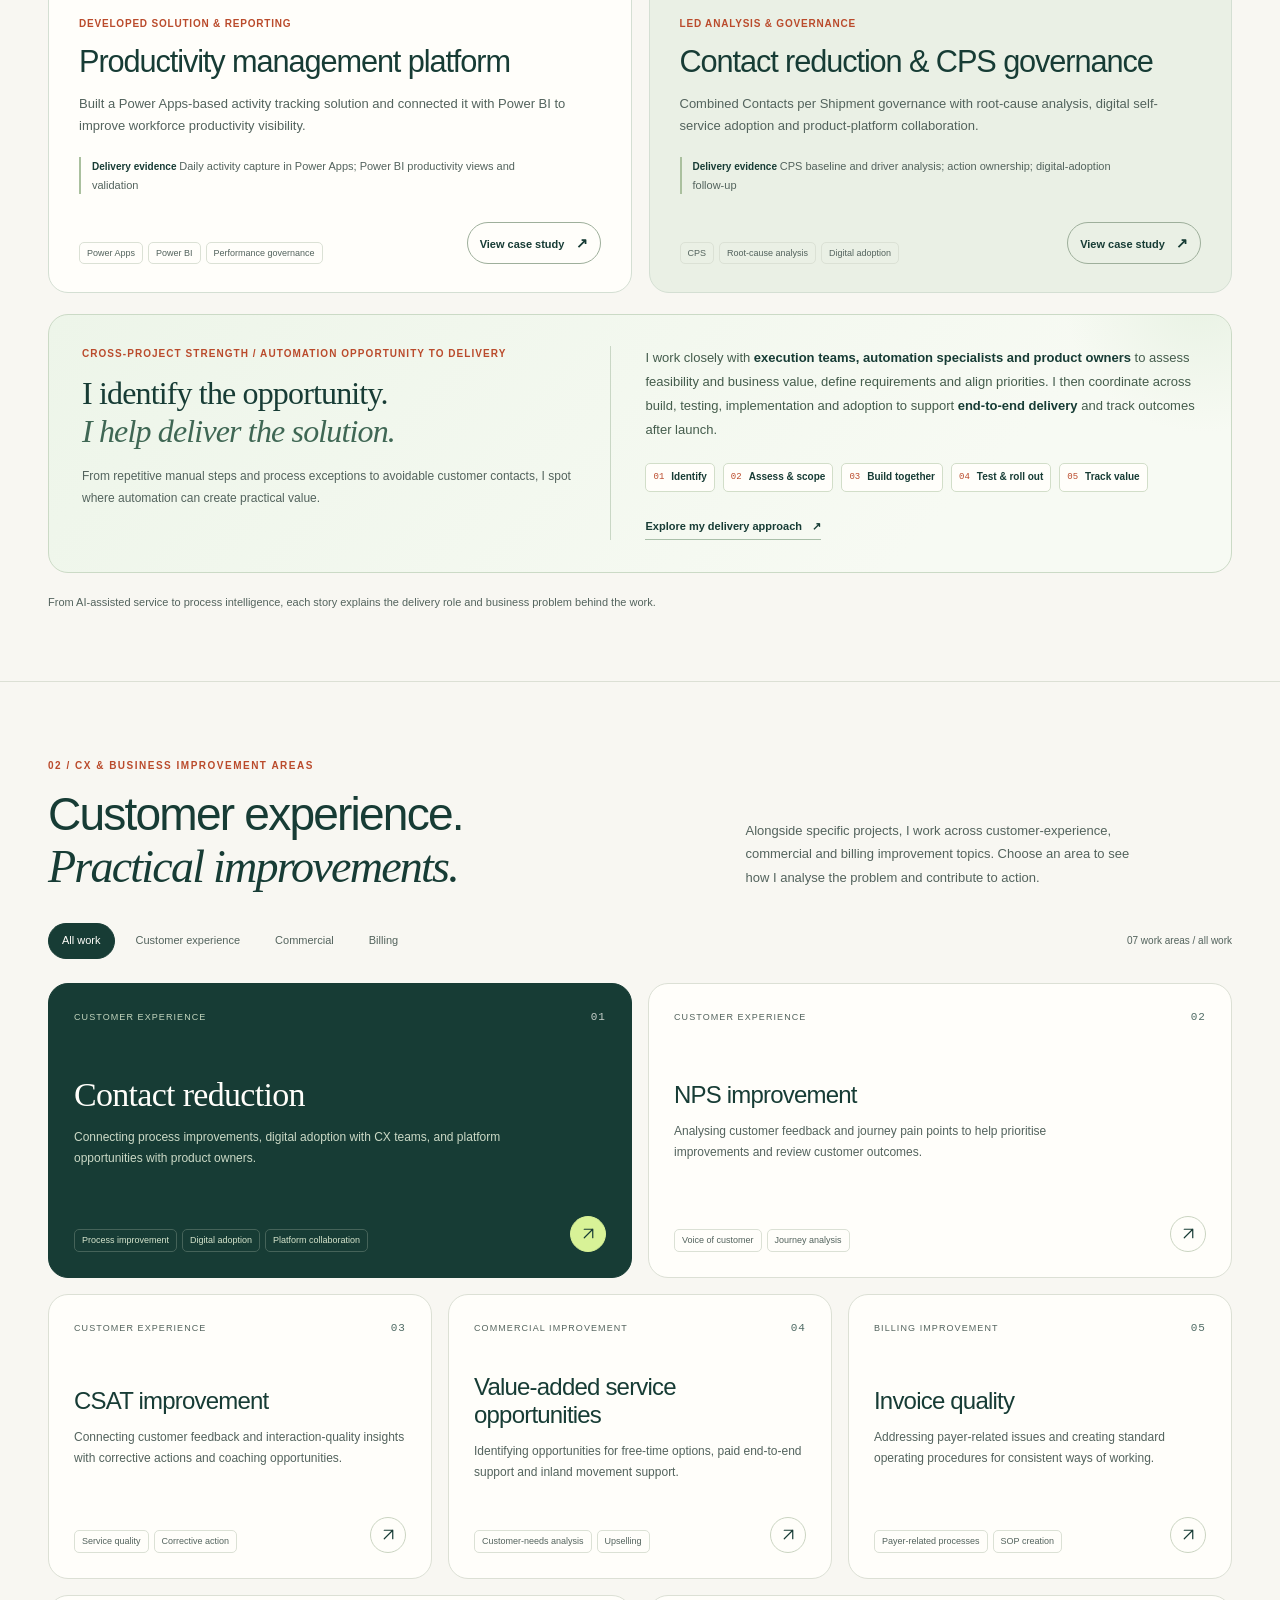
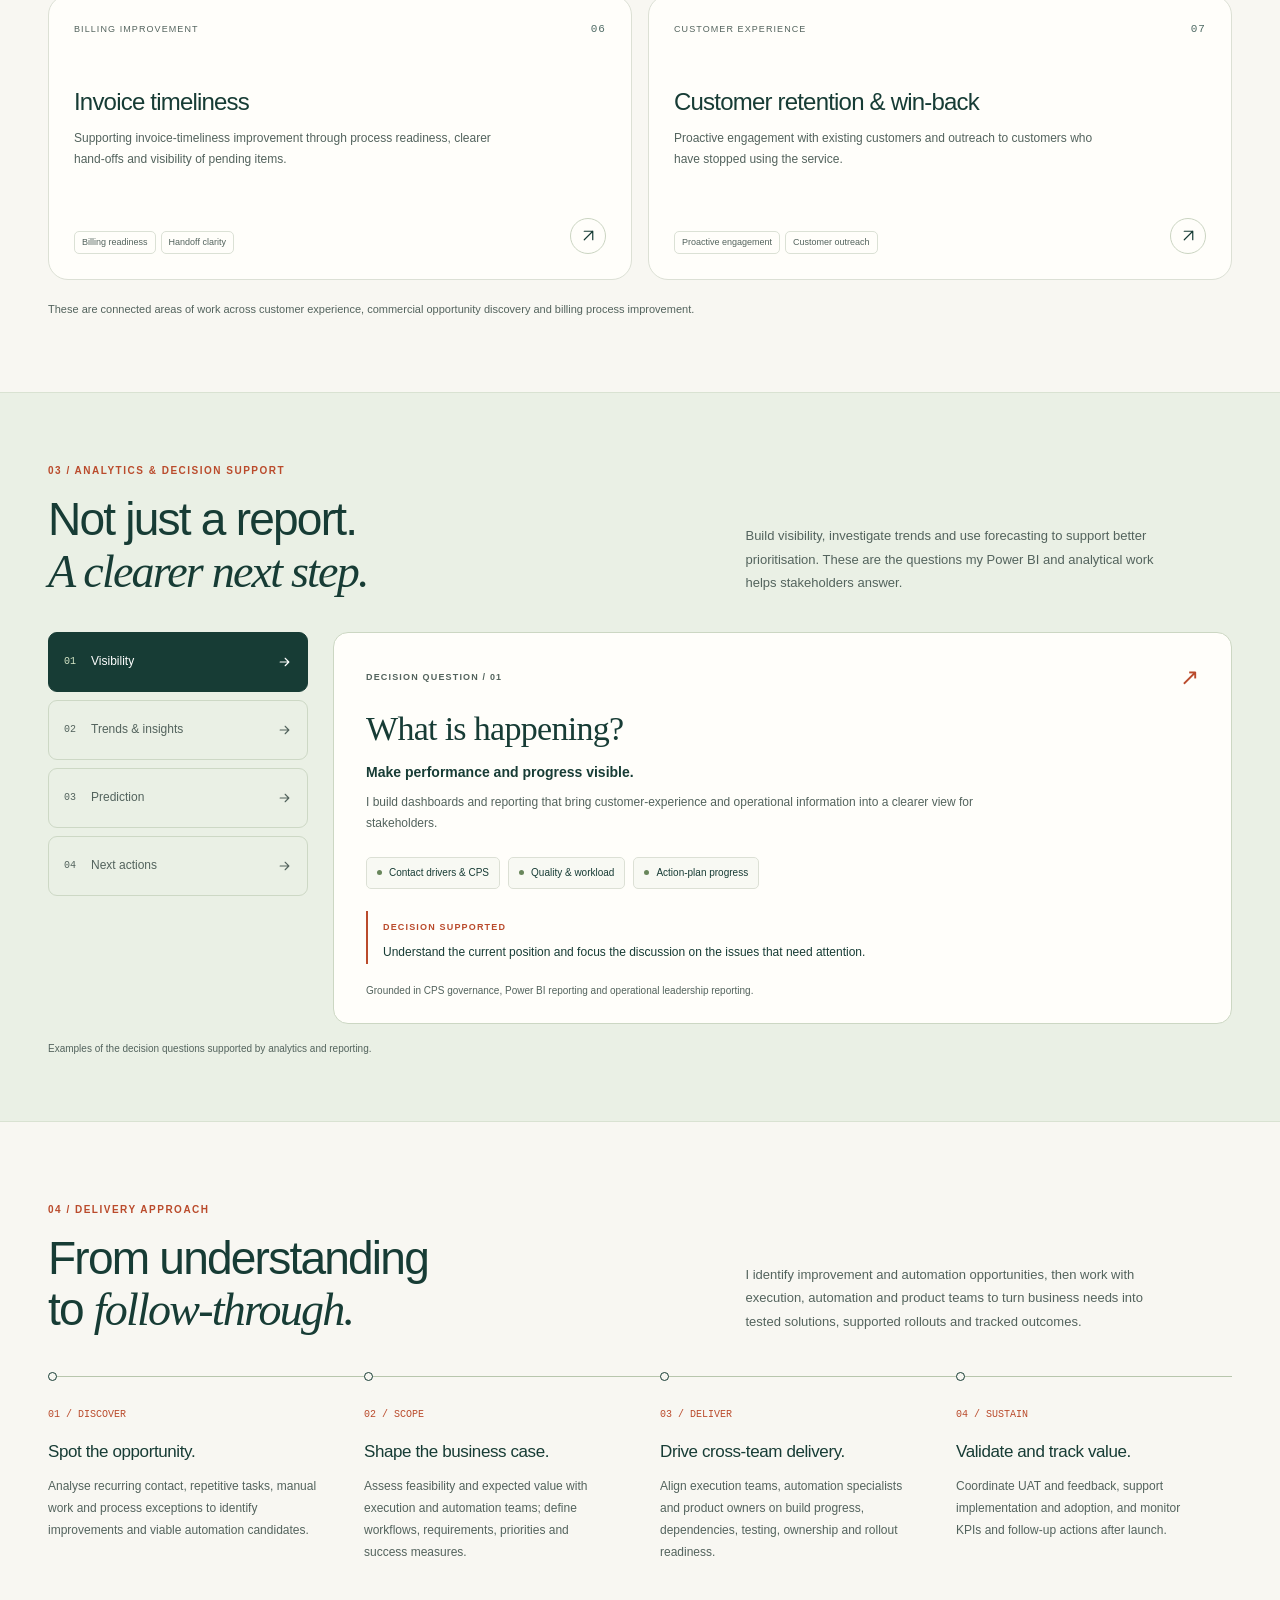
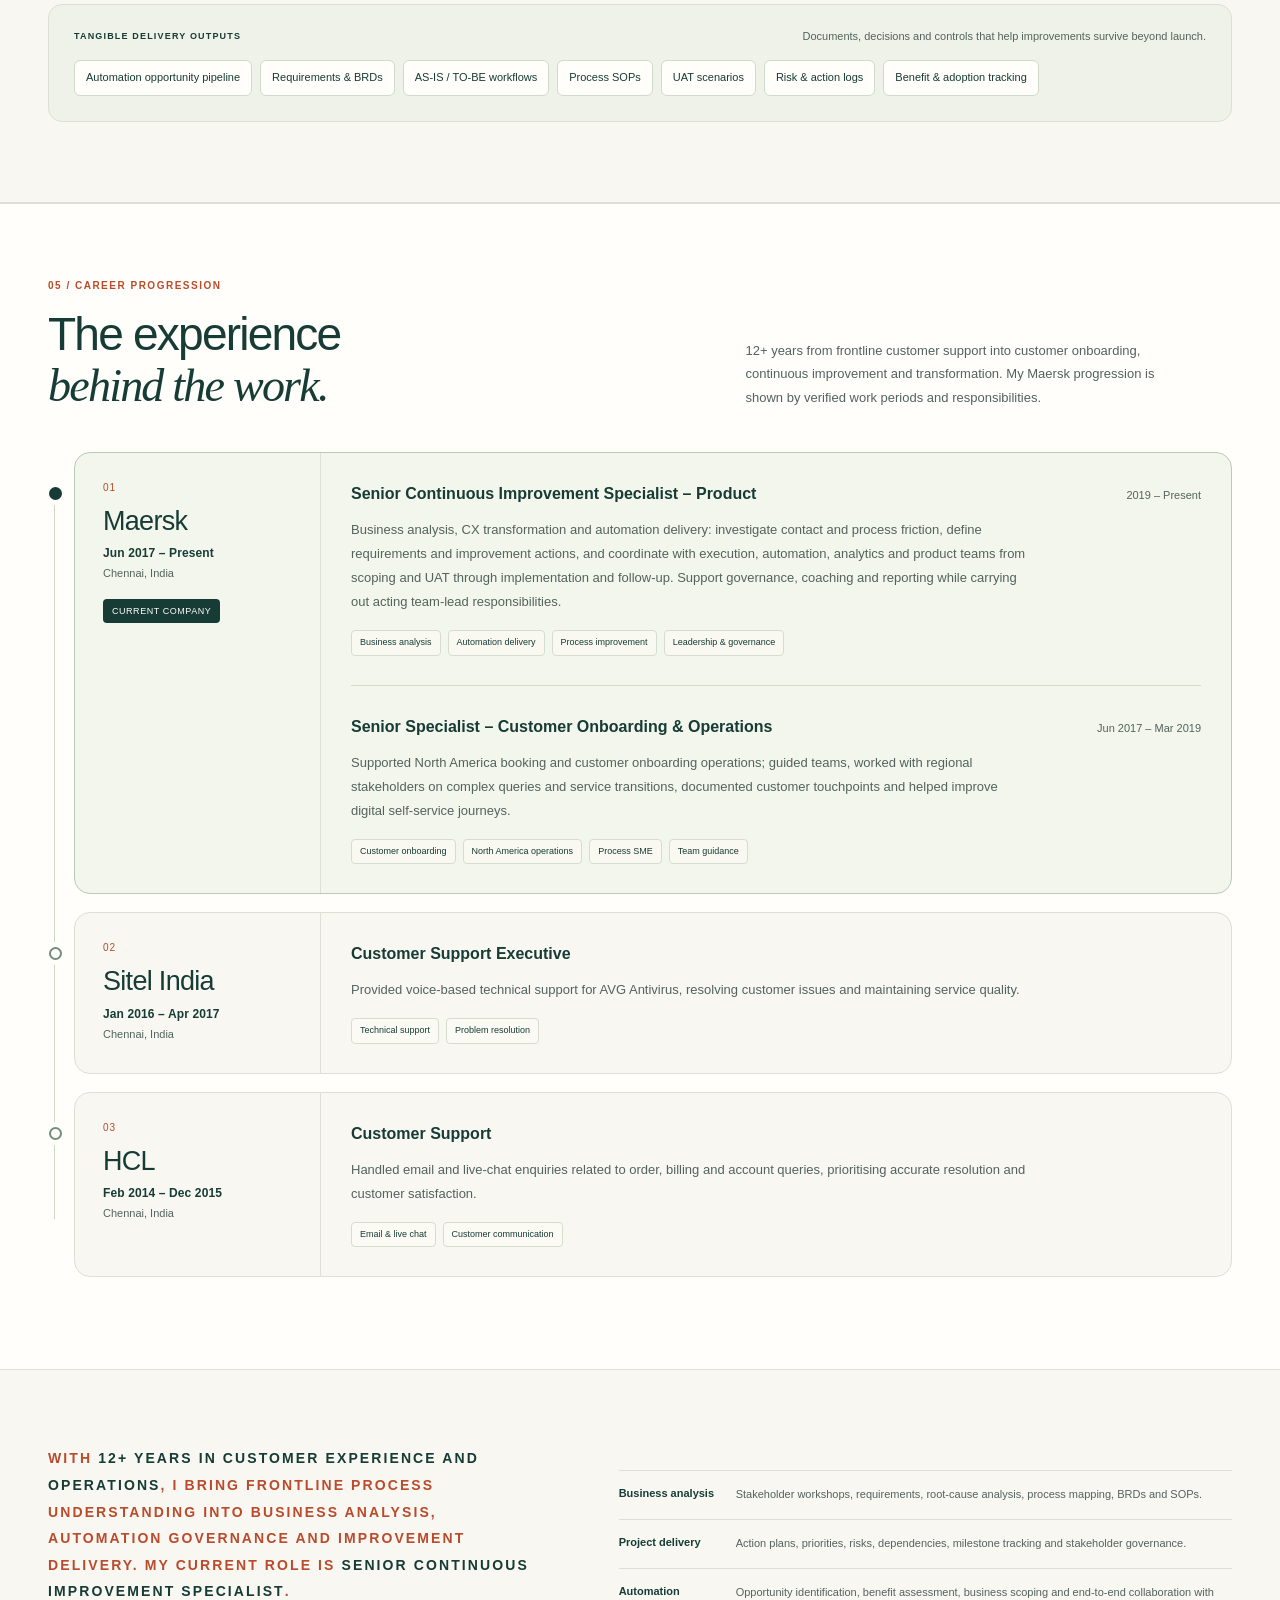
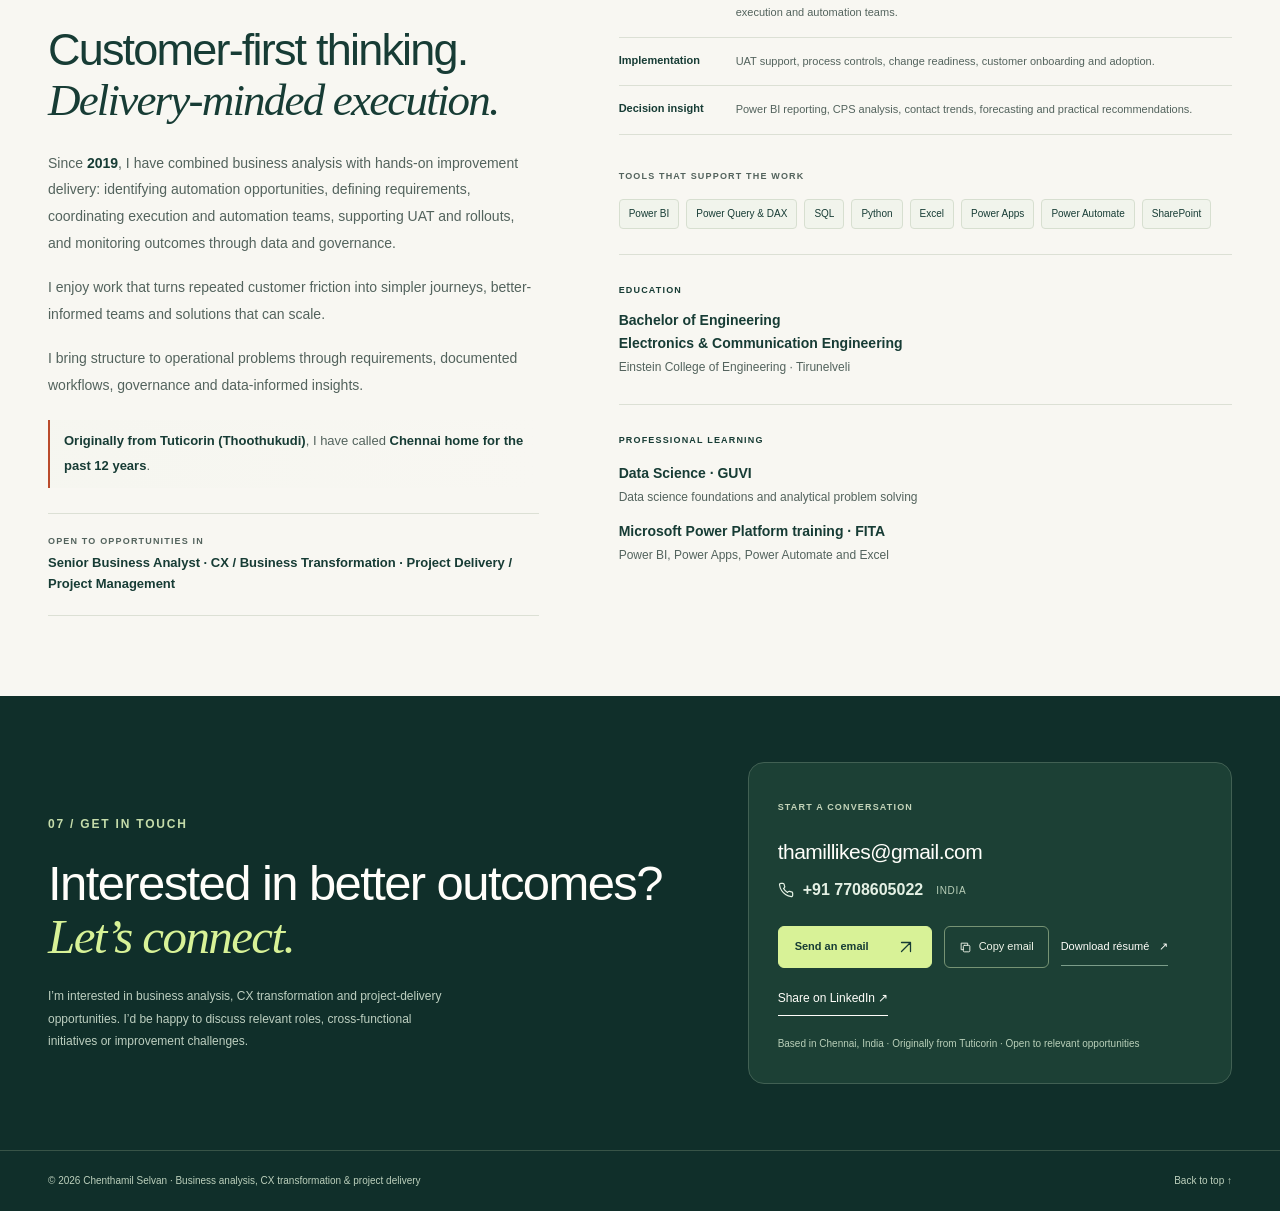
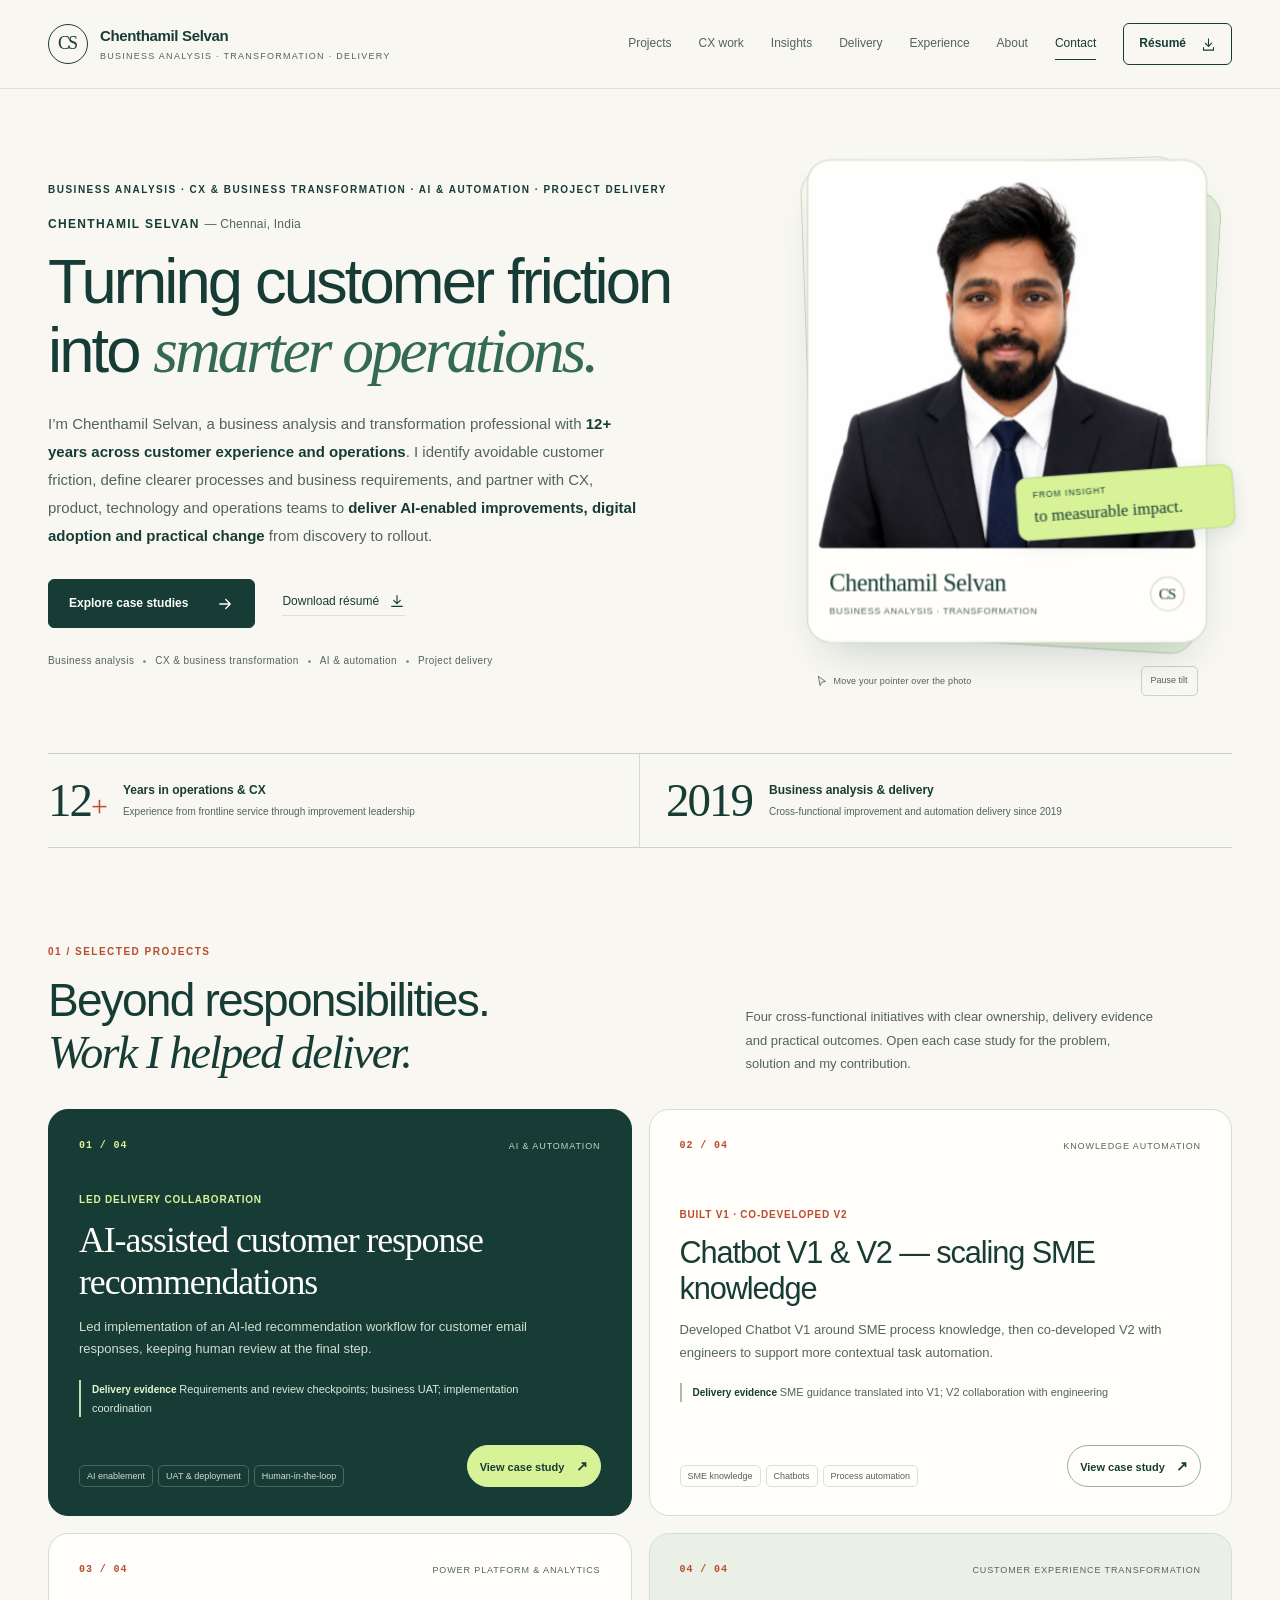
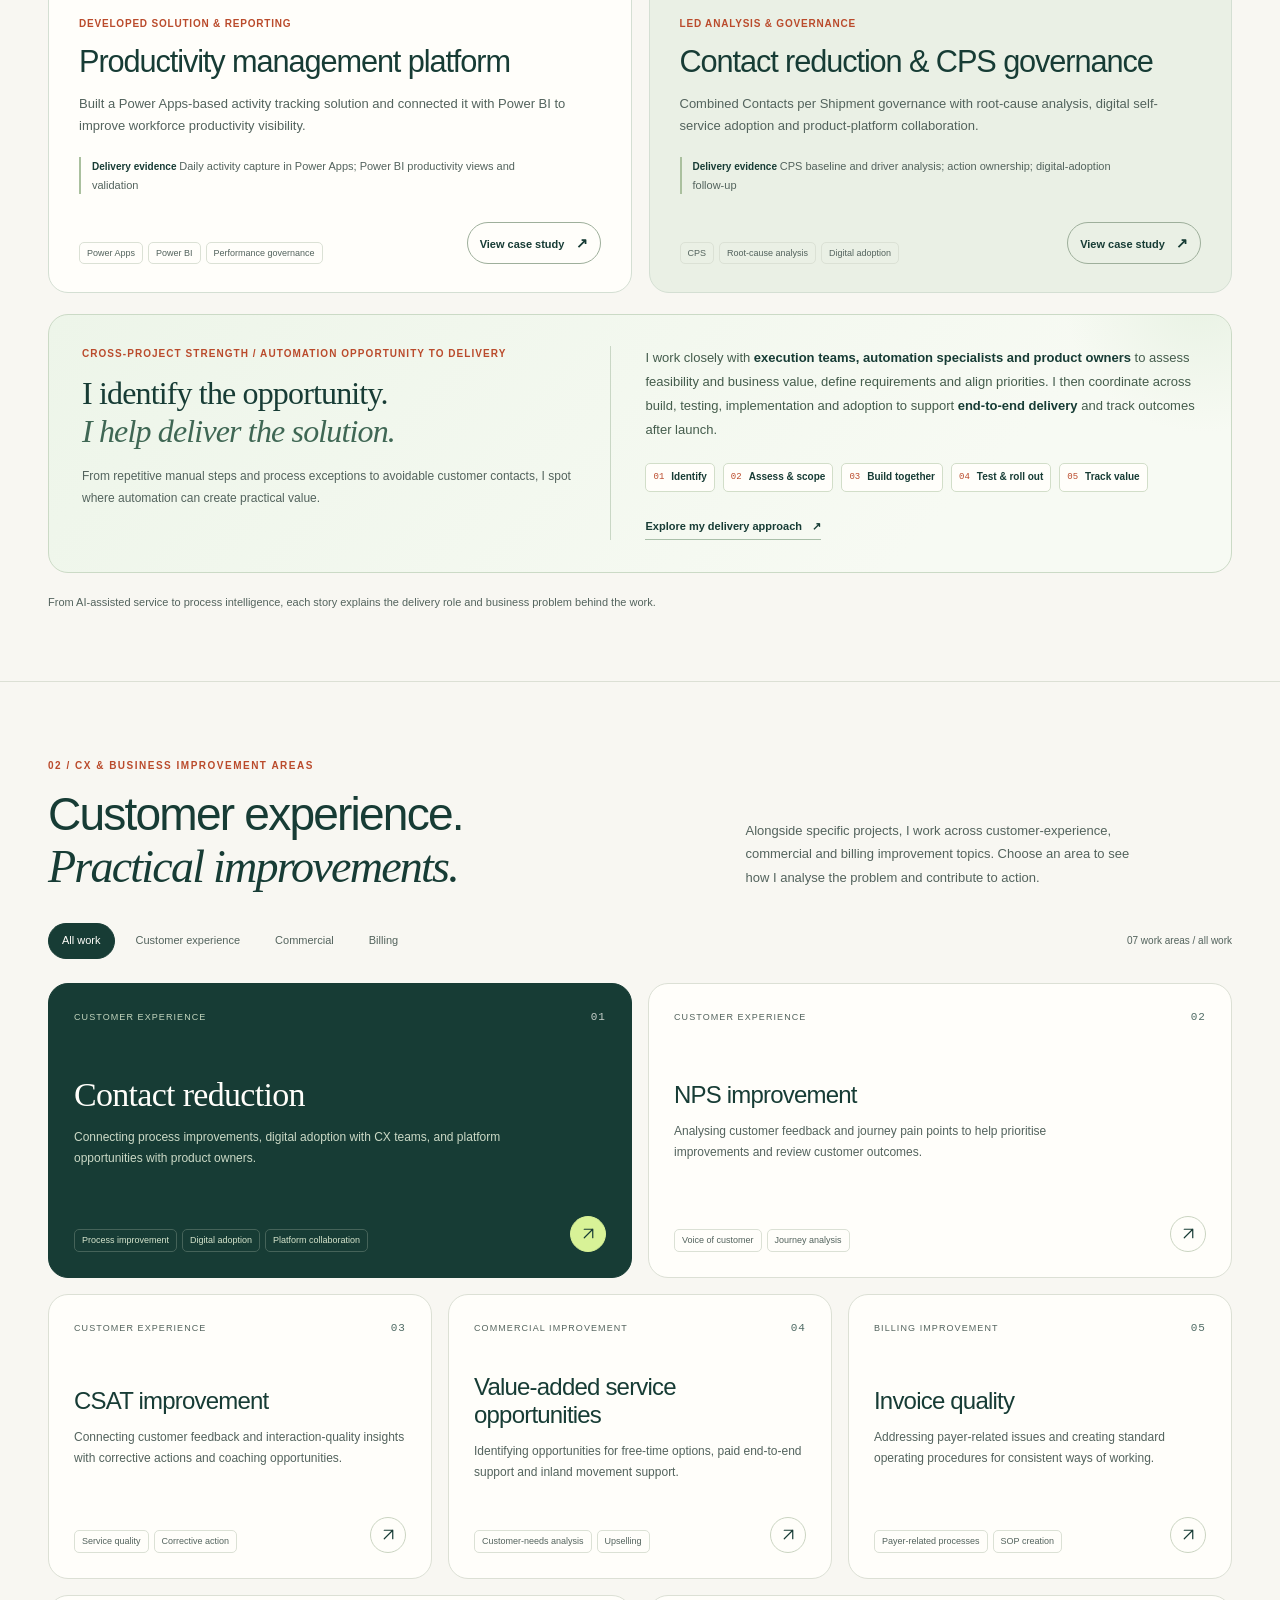
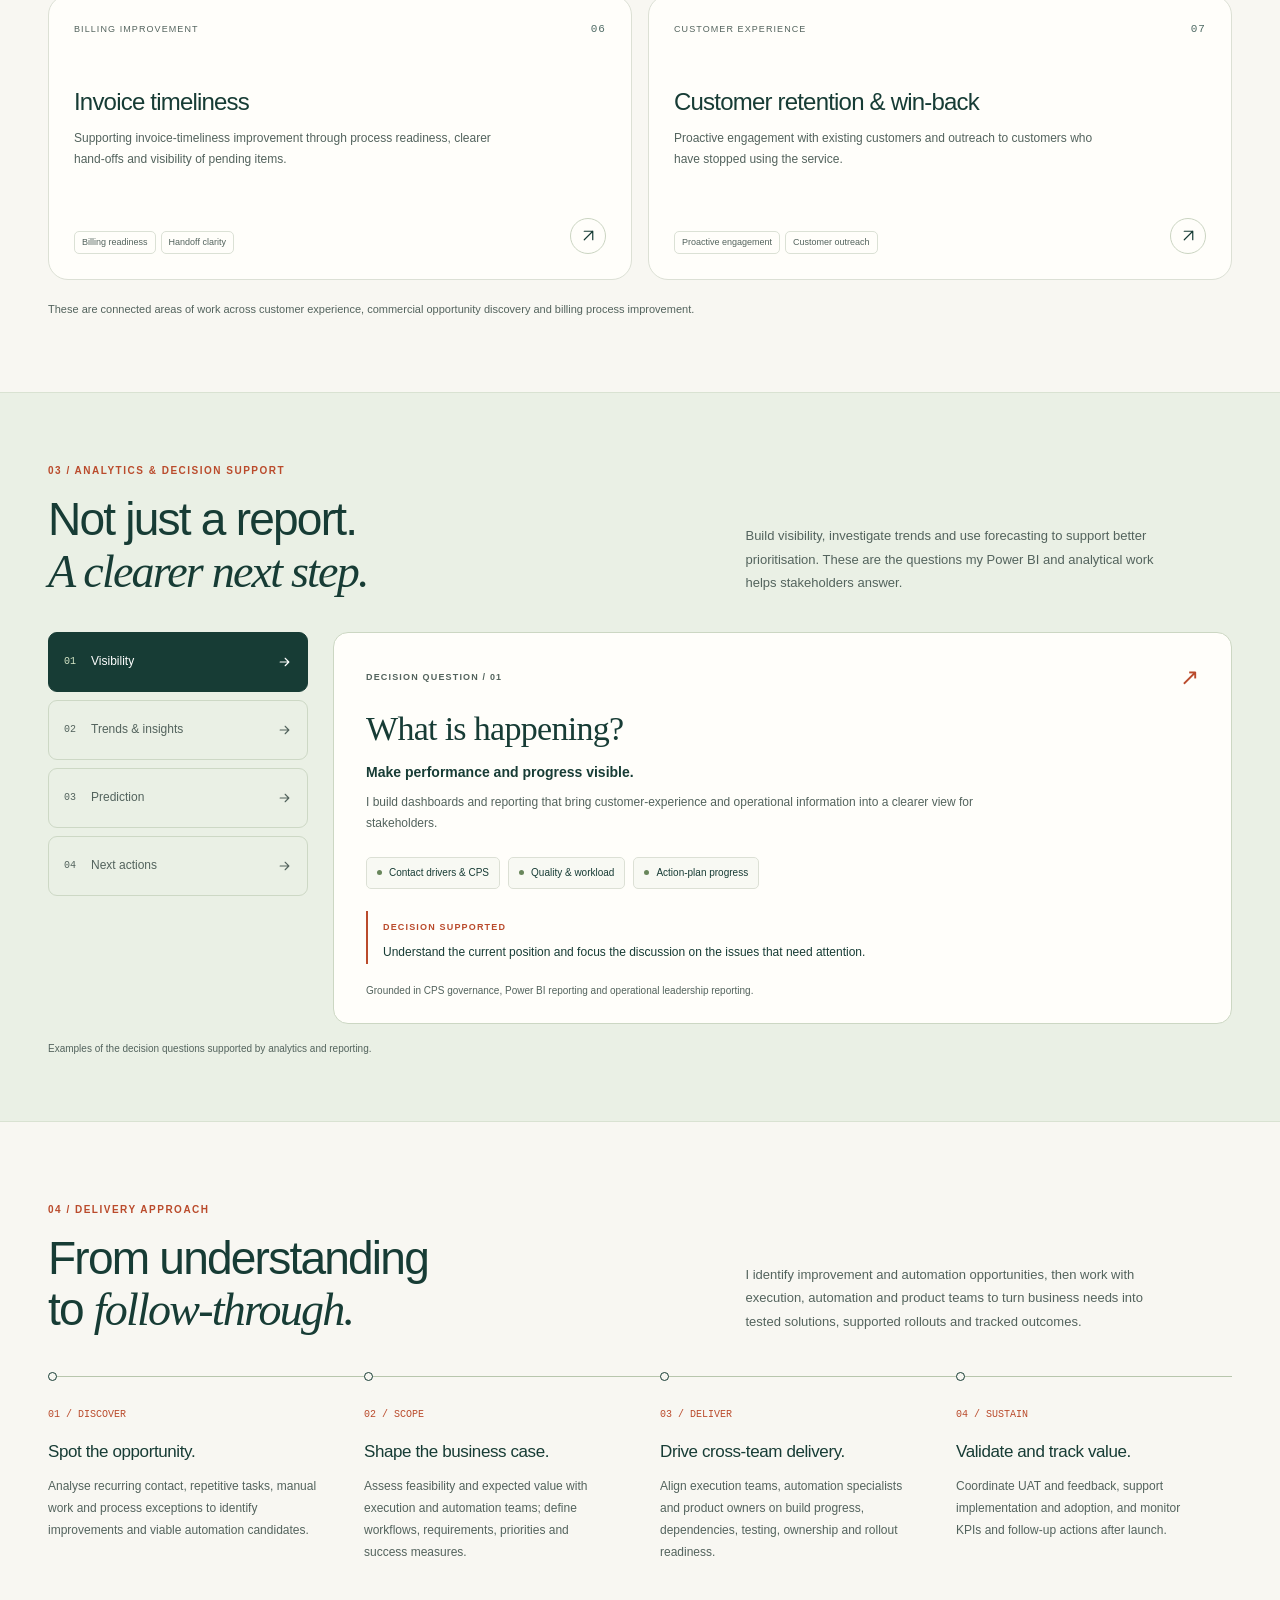
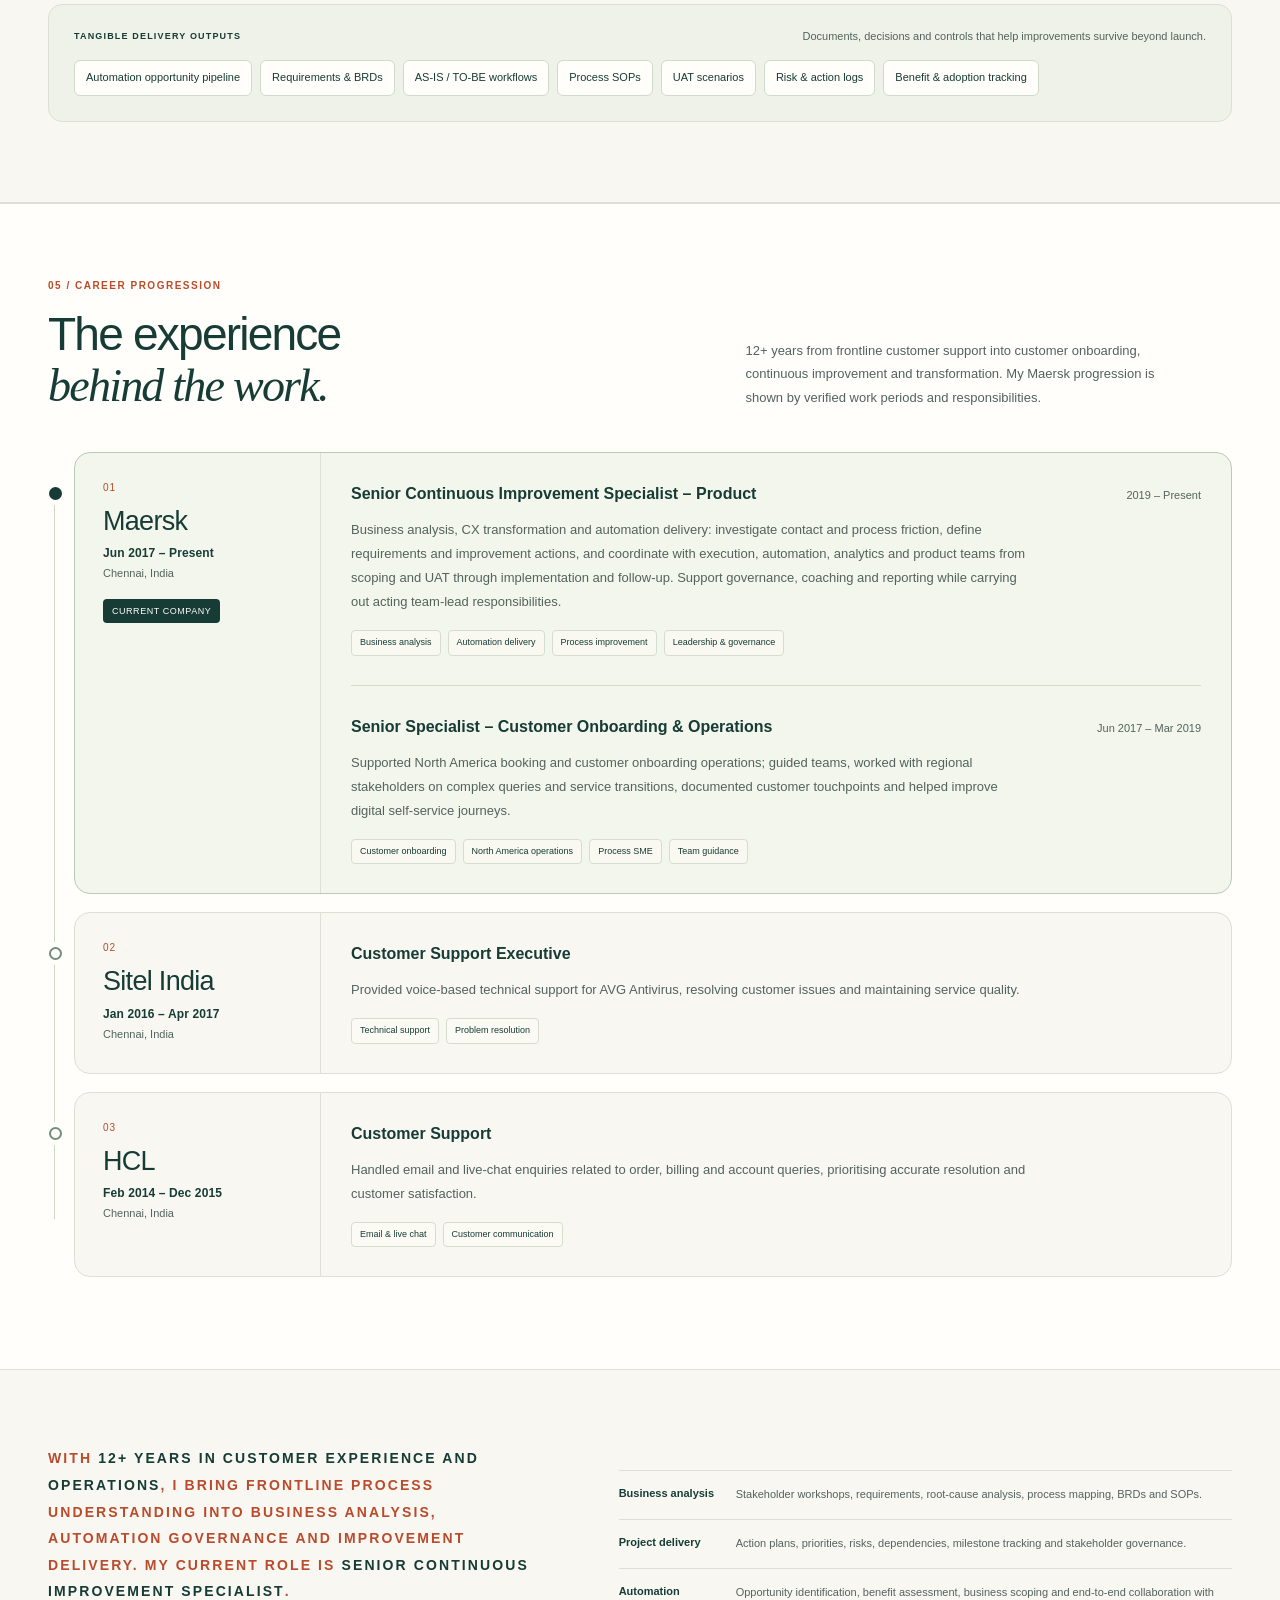
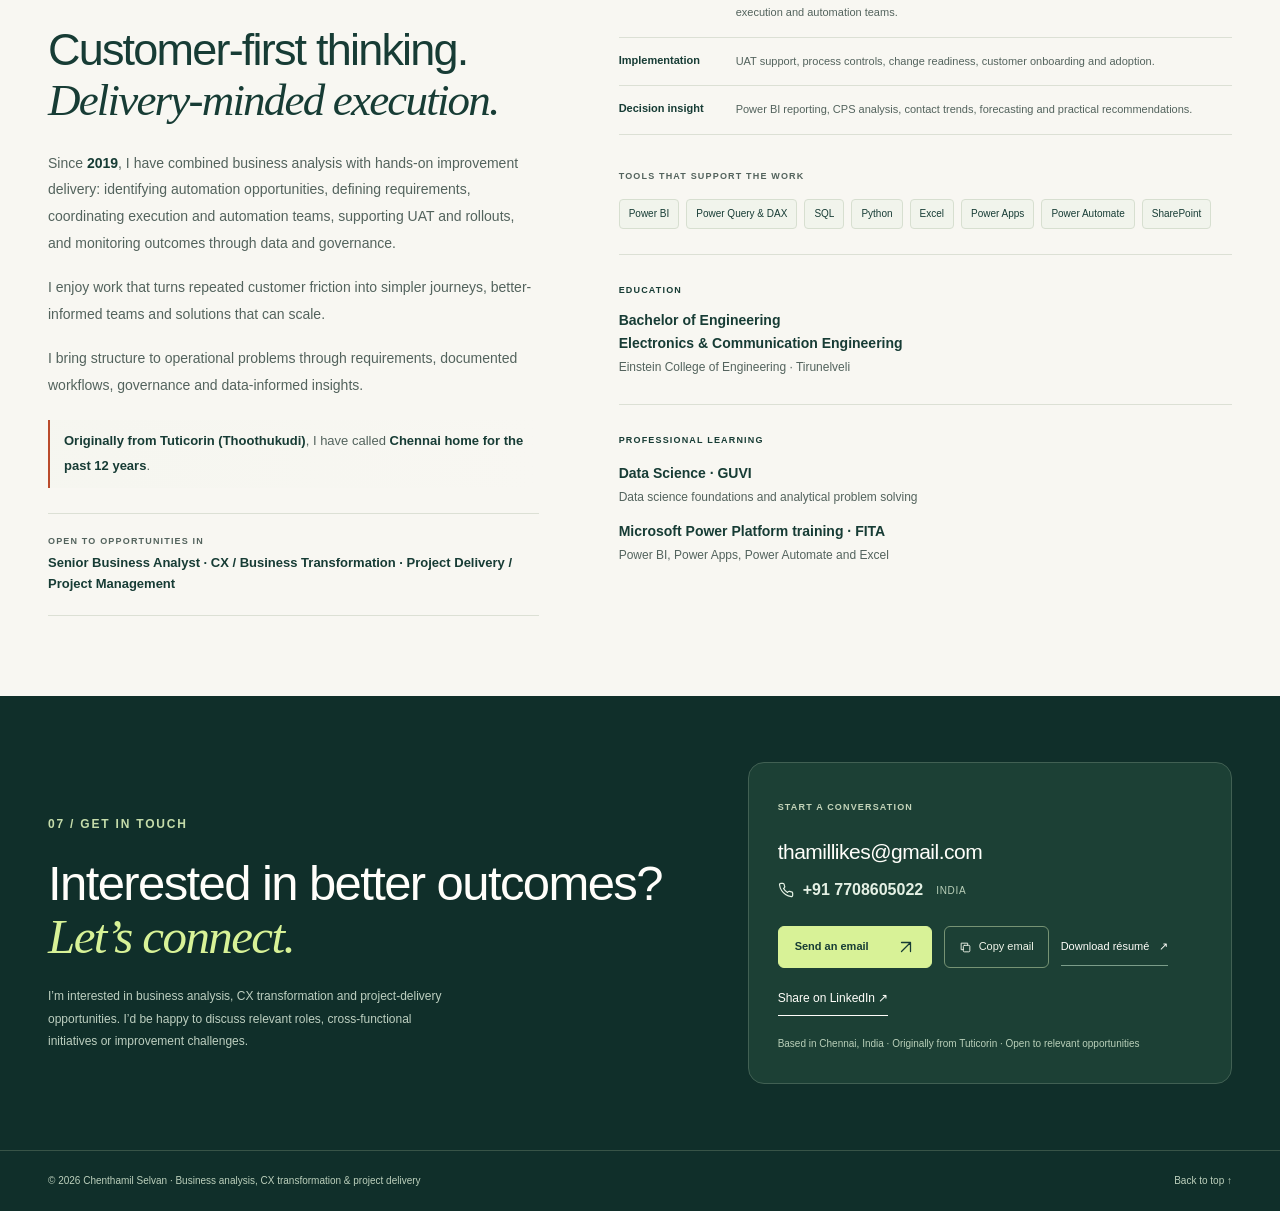
